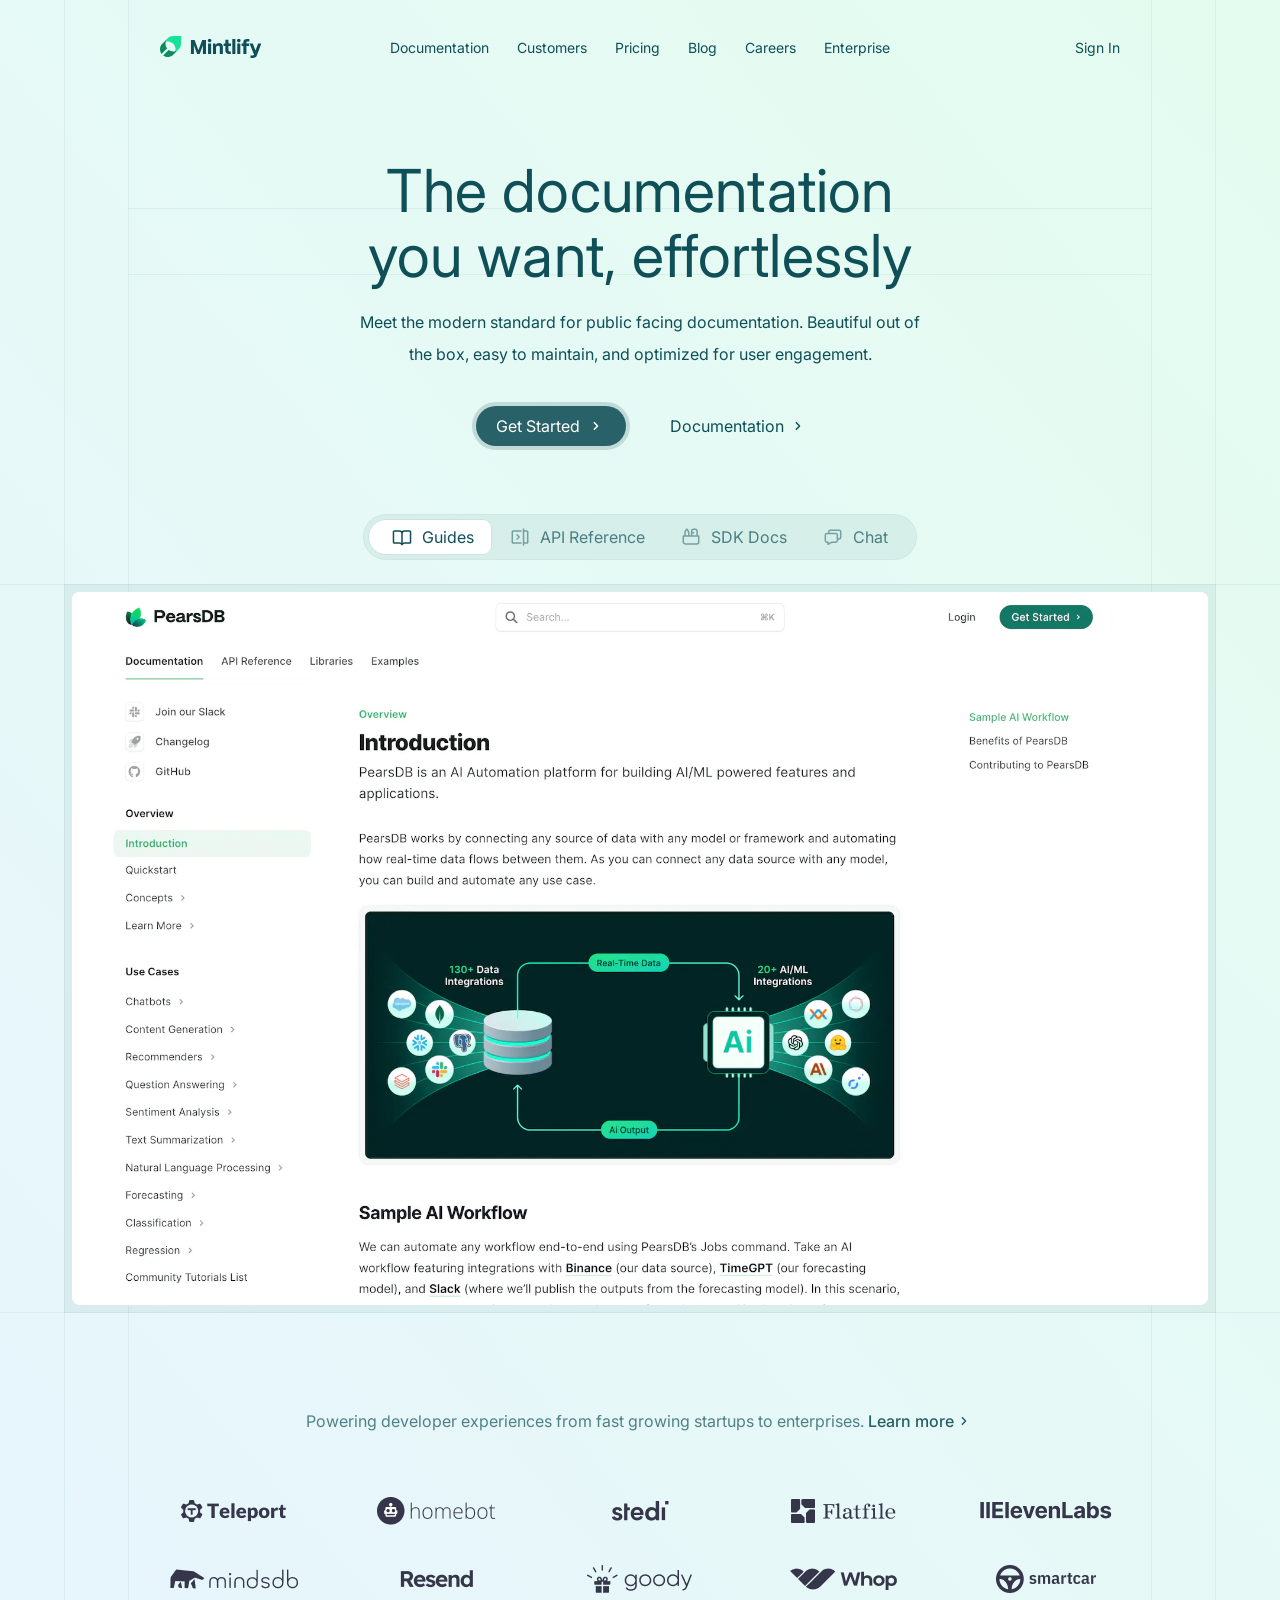
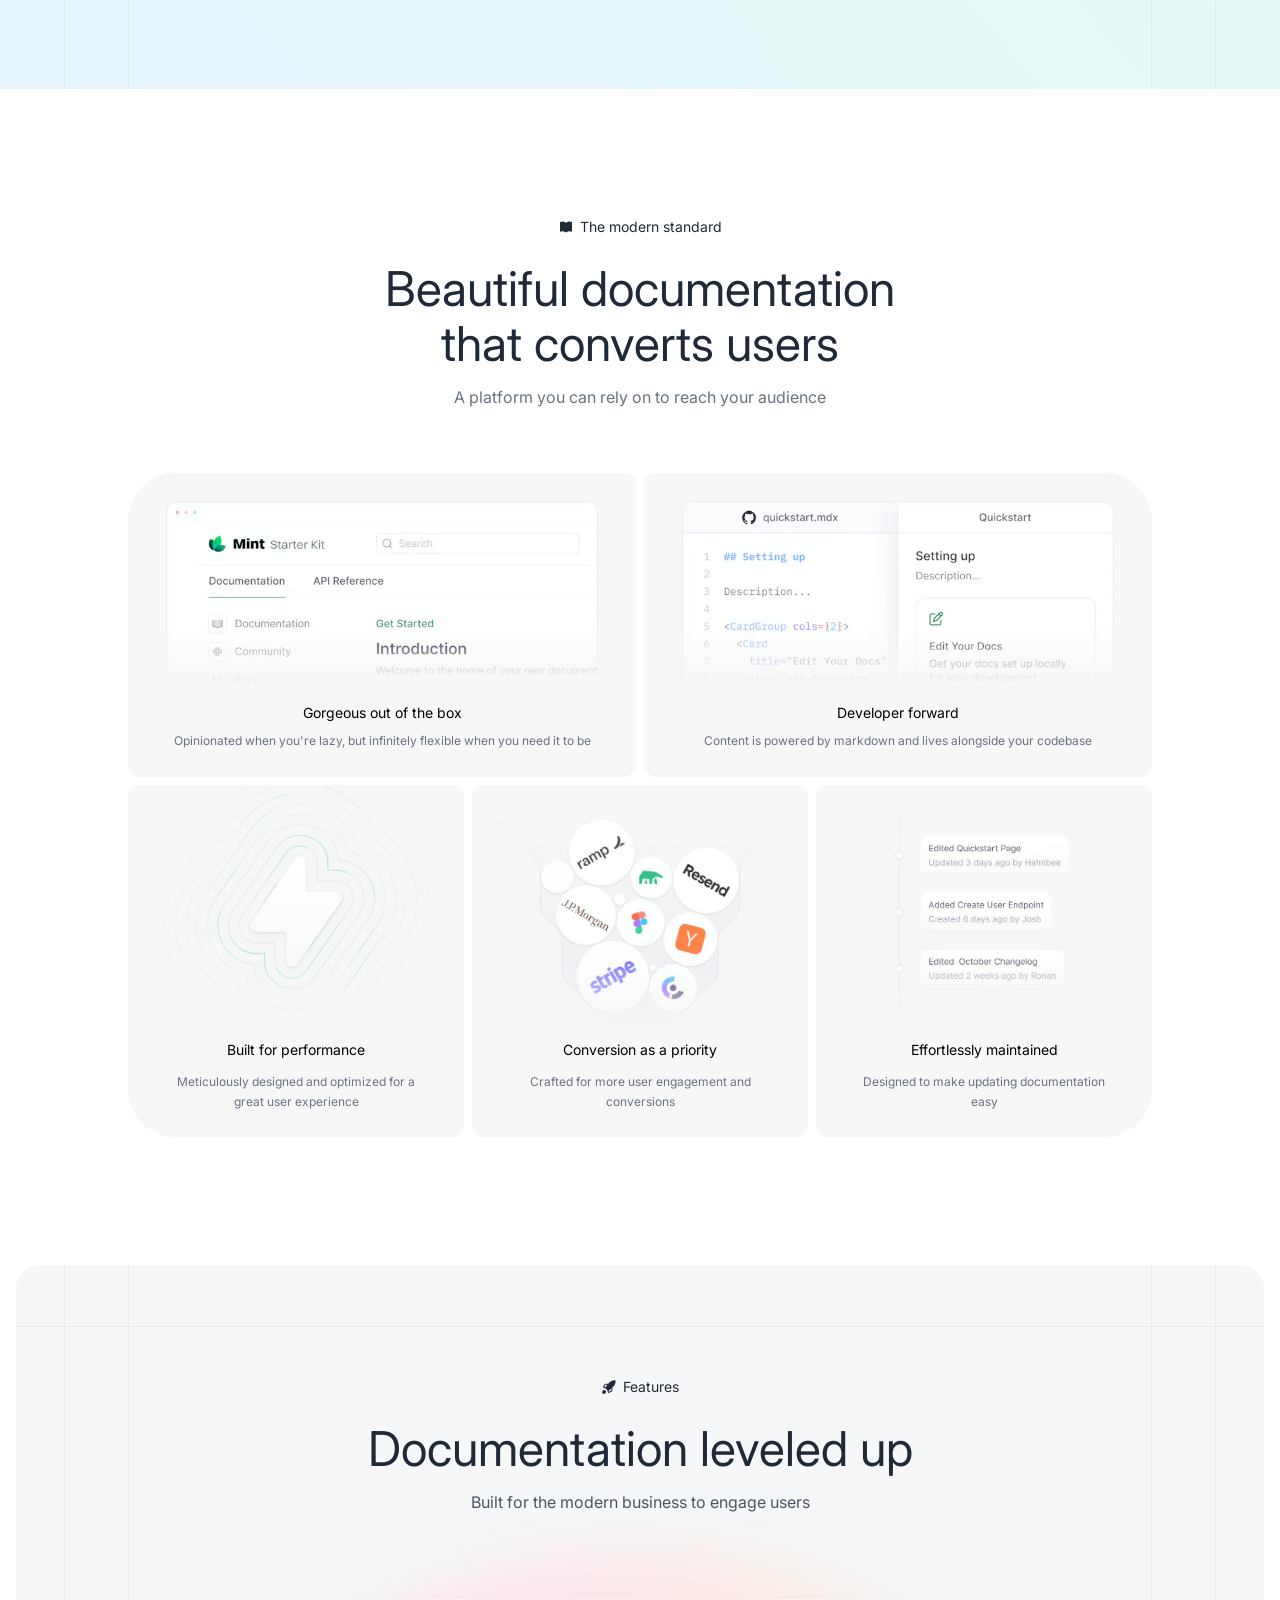
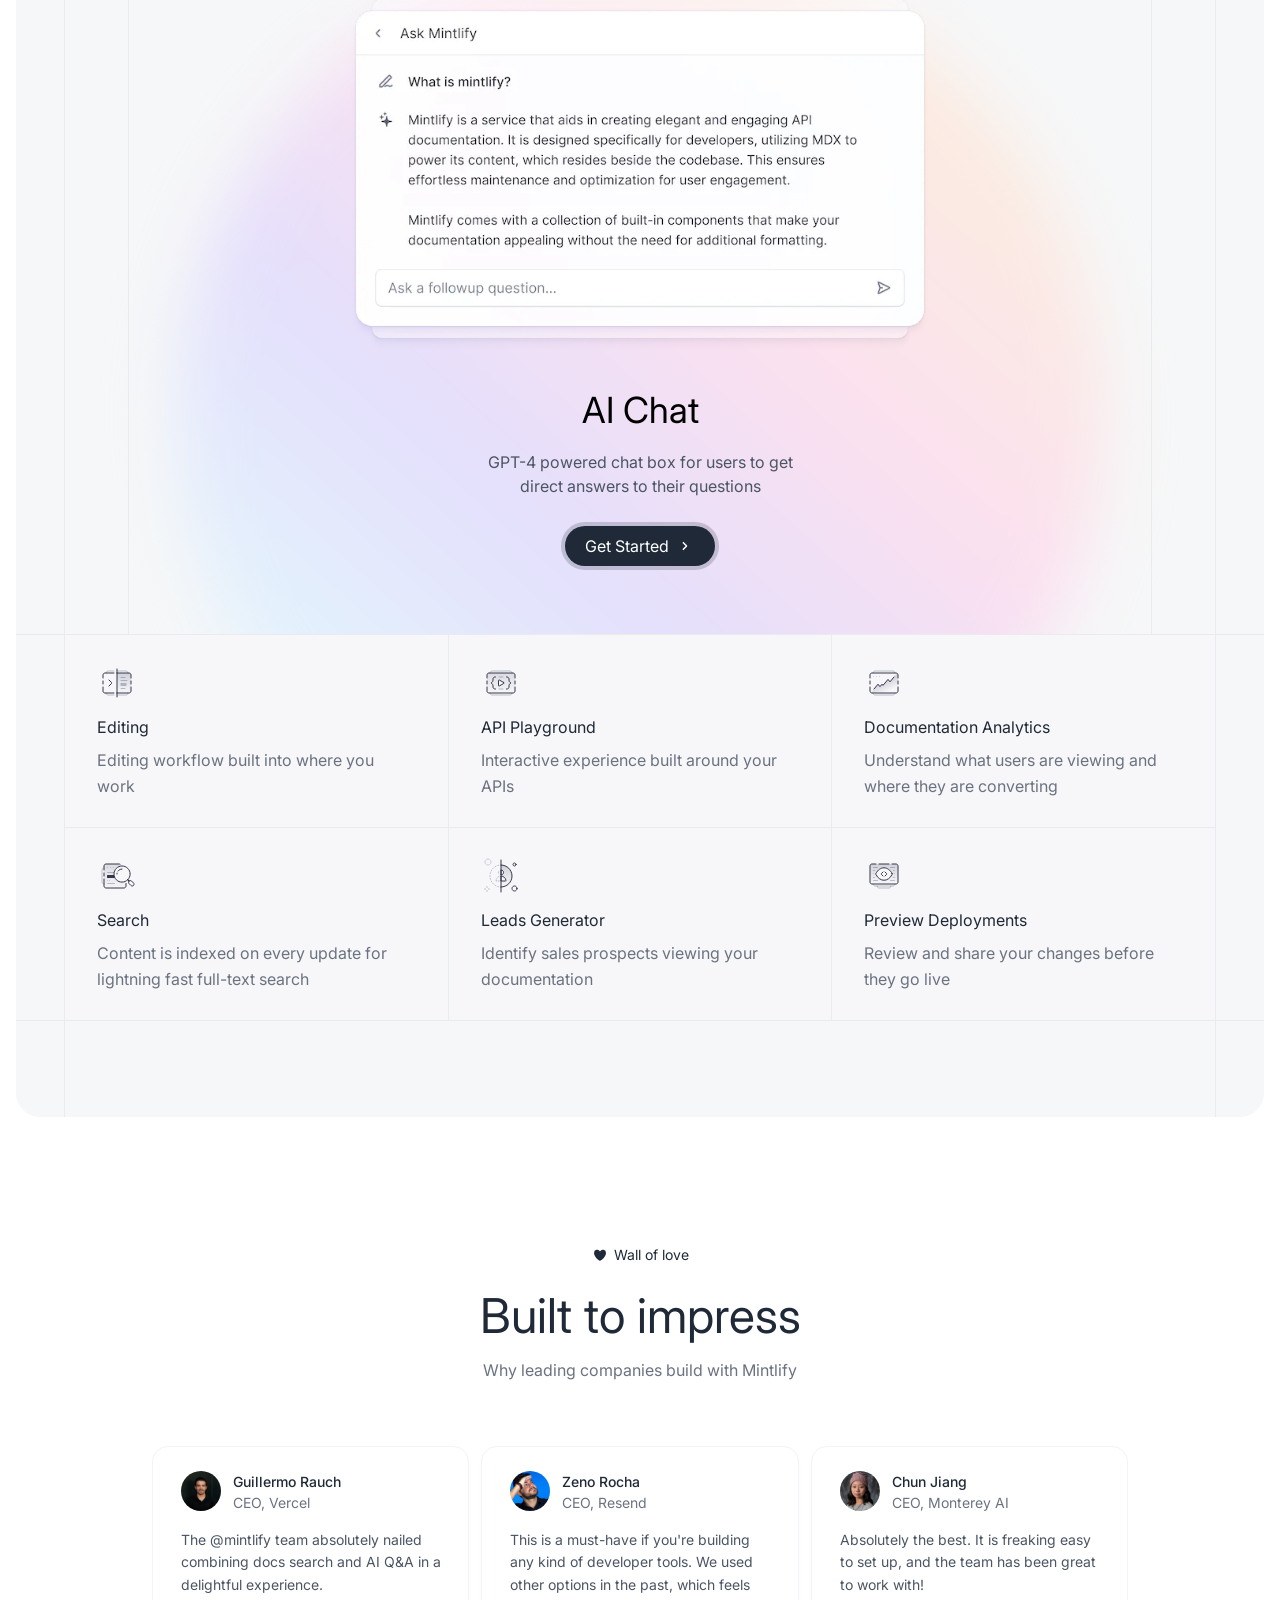
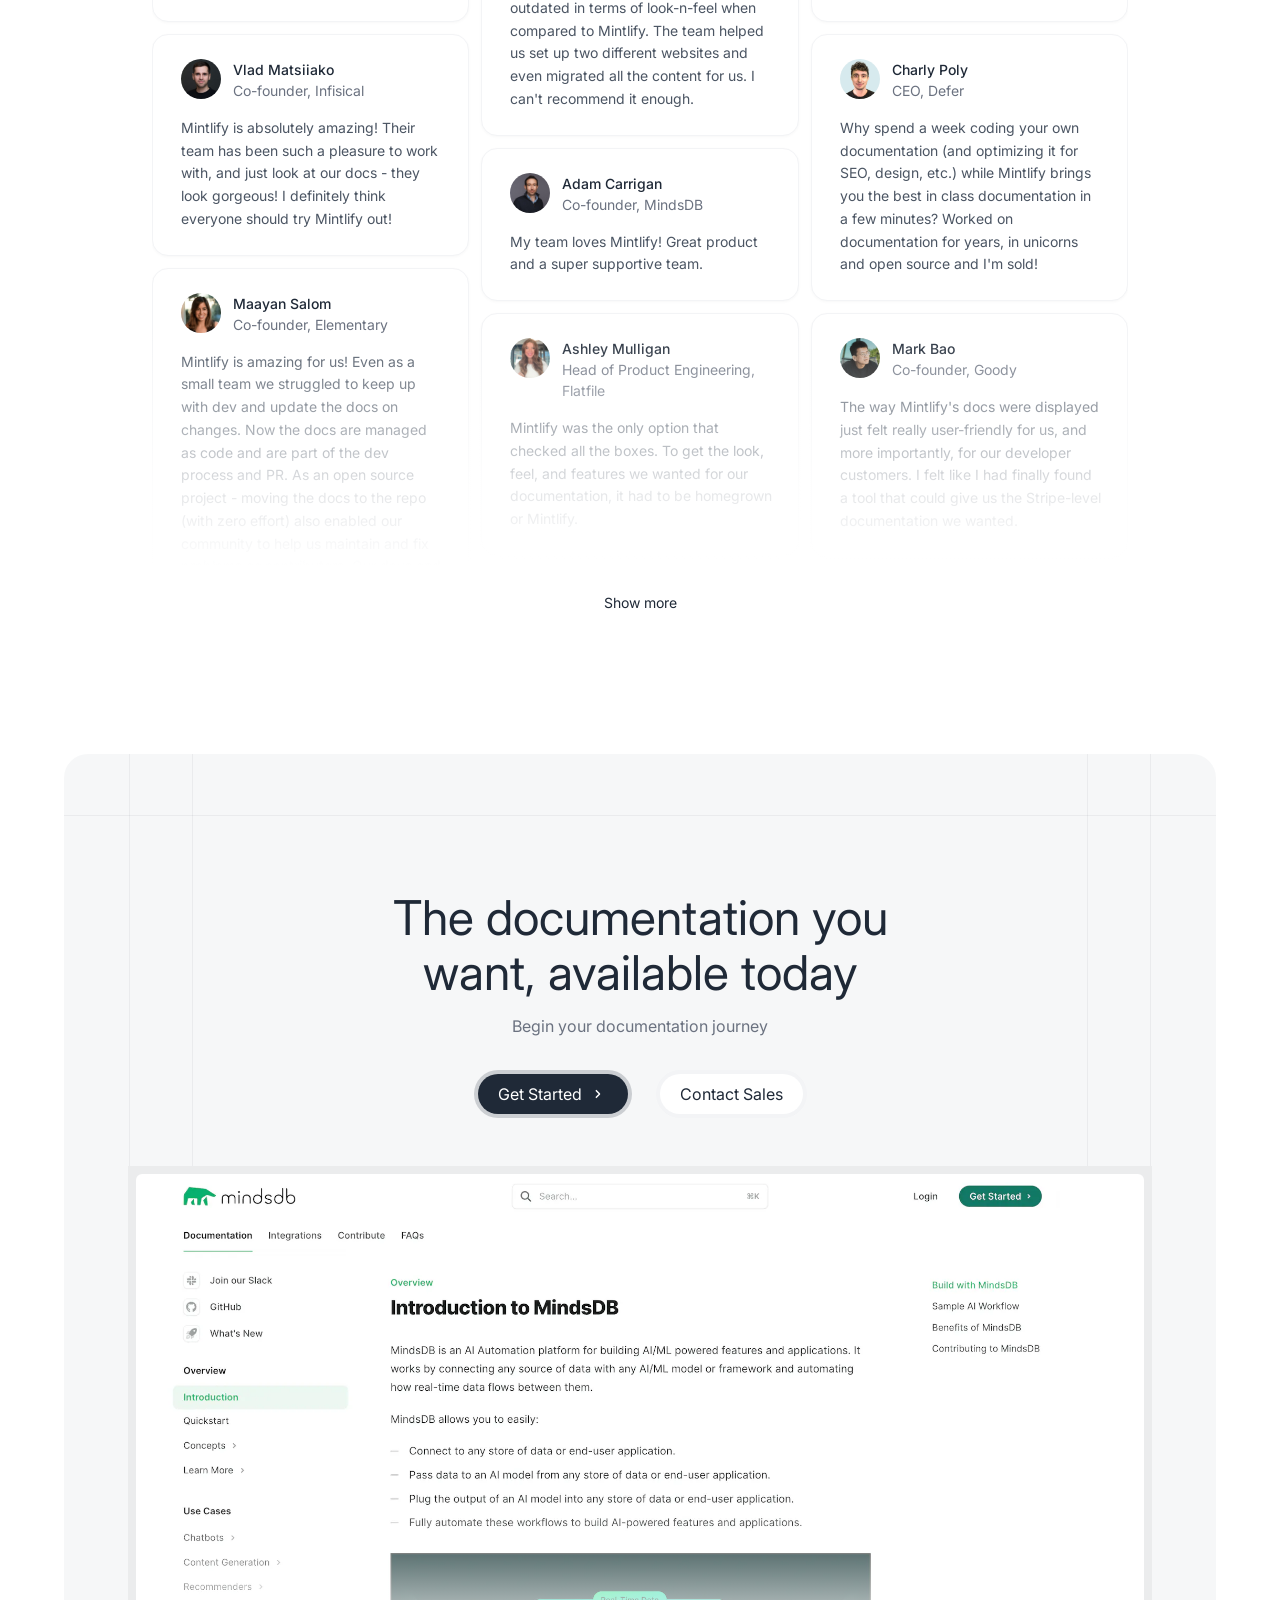
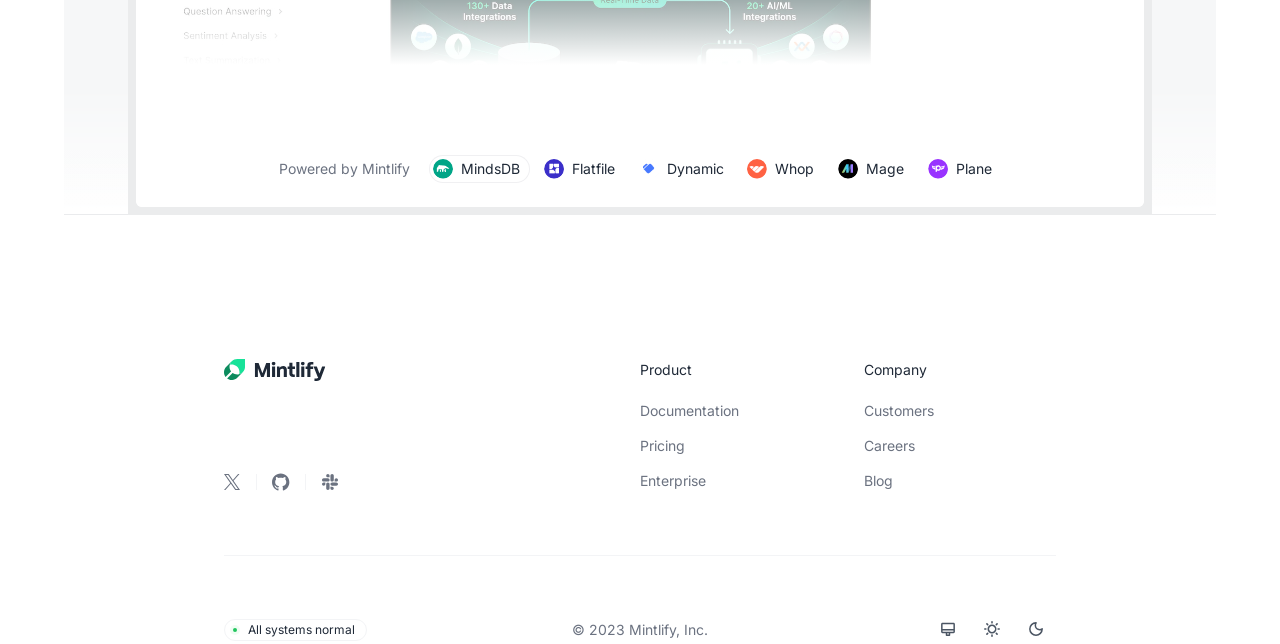
==== index.html @ 343fa398 "Pixel-perfect pass against Figma frame Overlay-diff the page with the 1440px Figma export and align " ====
<!doctype html>
<html lang="en">
<head>
  <meta charset="utf-8">
  <meta name="viewport" content="width=device-width, initial-scale=1">
  <title>Mintlify — The documentation you want, effortlessly</title>
  <meta name="description" content="Meet the modern standard for public facing documentation. Beautiful out of the box, easy to maintain, and optimized for user engagement.">
  <link rel="preconnect" href="https://fonts.googleapis.com">
  <link rel="preconnect" href="https://fonts.gstatic.com" crossorigin>
  <link href="https://fonts.googleapis.com/css2?family=Inter:wght@400;500;600;700&display=swap" rel="stylesheet">
  <link rel="stylesheet" href="styles.css">
</head>
<body>

<a class="skip-link" href="#main">Skip to content</a>

<!-- ================= HERO ================= -->
<header class="hero">
  <div class="guides" aria-hidden="true"></div>

  <nav class="nav" aria-label="Main">
    <a href="#" class="logo" aria-label="Mintlify home"><img src="imgs/logo-teal.svg" width="103" height="24" alt=""></a>
    <ul class="nav-links">
      <li><a href="#">Documentation</a></li>
      <li><a href="#">Customers</a></li>
      <li><a href="#">Pricing</a></li>
      <li><a href="#">Blog</a></li>
      <li><a href="#">Careers</a></li>
      <li><a href="#">Enterprise</a></li>
    </ul>
    <a href="#" class="nav-signin">Sign In</a>
  </nav>

  <div class="hero-content">
    <div class="hero-rule hero-rule--1" aria-hidden="true"></div>
    <div class="hero-rule hero-rule--2" aria-hidden="true"></div>
    <h1 class="hero-title">The documentation <br>you want, effortlessly</h1>
    <p class="hero-sub">Meet the modern standard for public facing documentation. Beautiful out of the box, easy to maintain, and optimized for user engagement.</p>
    <div class="cta-row cta-row--hero">
      <a href="#" class="btn btn--teal">Get Started <img src="imgs/chevron-white.svg" width="20" height="20" alt=""></a>
      <a href="#" class="btn-link">Documentation <img src="imgs/chevron-teal.svg" width="20" height="20" alt=""></a>
    </div>

    <div class="tabs" role="tablist" aria-label="Documentation types">
      <button class="tab is-active" role="tab" aria-selected="true"><img src="imgs/tab-guides.svg" width="20" height="20" alt="">Guides</button>
      <button class="tab" role="tab" aria-selected="false"><img src="imgs/tab-api.svg" width="20" height="20" alt="">API Reference</button>
      <button class="tab" role="tab" aria-selected="false"><img src="imgs/tab-sdk.svg" width="20" height="20" alt="">SDK Docs</button>
      <button class="tab" role="tab" aria-selected="false"><img src="imgs/tab-chat.svg" width="20" height="20" alt="">Chat</button>
    </div>
  </div>

  <div class="preview-band">
    <figure class="preview">
      <img src="imgs/hero.png" width="1920" height="1206" alt="Example documentation site for PearsDB built with Mintlify: sidebar navigation, Introduction page and an AI workflow diagram">
    </figure>
  </div>

  <section class="logos" aria-labelledby="logos-title">
    <p id="logos-title" class="logos-title">Powering developer experiences from fast growing startups to enterprises. <a href="#">Learn more<img src="imgs/chevron-learn.svg" width="20" height="20" alt=""></a></p>
    <ul class="logos-grid">
      <li><img src="imgs/teleport.svg.png" width="105" height="22" alt="Teleport"></li>
      <li><img src="imgs/homebot.svg.png" width="119" height="28" alt="homebot"></li>
      <li><img src="imgs/stedi.svg.png" width="64" height="22" alt="Stedi"></li>
      <li><img src="imgs/flatfile.svg.png" width="105" height="24" alt="Flatfile"></li>
      <li><img src="imgs/elevenlabs.svg.png" width="132" height="18" alt="ElevenLabs"></li>
      <li><img src="imgs/mindsdb.svg.png" width="130" height="20" alt="MindsDB"></li>
      <li><img src="imgs/resend.svg.png" width="73" height="18" alt="Resend"></li>
      <li><img src="imgs/goody.svg.png" width="106" height="28" alt="Goody"></li>
      <li><img src="imgs/whop.svg.png" width="107" height="22" alt="Whop"></li>
      <li><img src="imgs/smartcar.svg.png" width="100" height="28" alt="Smartcar"></li>
    </ul>
  </section>
</header>

<main id="main">

  <!-- ================= THE MODERN STANDARD ================= -->
  <section class="standard" aria-labelledby="standard-title">
    <p class="eyebrow">
      <svg viewBox="0 0 16 16" aria-hidden="true"><path class="fill" d="M2 3.2c1.8-.9 3.8-.8 6 .6 2.2-1.4 4.2-1.5 6-.6v9.6c-1.8-.9-3.8-.8-6 .6-2.2-1.4-4.2-1.5-6-.6z"/></svg>
      The modern standard
    </p>
    <h2 id="standard-title" class="section-title">Beautiful documentation<br>that converts users</h2>
    <p class="section-sub">A platform you can rely on to reach your audience</p>

    <div class="bento">
      <article class="bento-card bento-card--wide bento-card--1">
        <img class="art" src="imgs/card-gorgeous.png" width="640" height="409" alt="" loading="lazy">
        <h3>Gorgeous out of the box</h3>
        <p>Opinionated when you're lazy, but infinitely flexible when you need it to be</p>
      </article>
      <article class="bento-card bento-card--wide bento-card--2">
        <img class="art" src="imgs/card-developer.png" width="640" height="409" alt="" loading="lazy">
        <h3>Developer forward</h3>
        <p>Content is powered by markdown and lives alongside your codebase</p>
      </article>
      <article class="bento-card bento-card--3">
        <img class="art" src="imgs/card-performance.png" width="640" height="642" alt="" loading="lazy">
        <h3>Built for performance</h3>
        <p>Meticulously designed and optimized for a great user experience</p>
      </article>
      <article class="bento-card bento-card--4">
        <img class="art" src="imgs/card-conversion.png" width="640" height="775" alt="" loading="lazy">
        <h3>Conversion as a priority</h3>
        <p>Crafted for more user engagement and conversions</p>
      </article>
      <article class="bento-card bento-card--5">
        <img class="art" src="imgs/card-maintained.png" width="640" height="781" alt="" loading="lazy">
        <h3>Effortlessly maintained</h3>
        <p>Designed to make updating documentation easy</p>
      </article>
    </div>
  </section>

  <!-- ================= FEATURES ================= -->
  <section class="panel features" aria-labelledby="features-title">
    <div class="guides guides--panel" aria-hidden="true"></div>
    <div class="panel-inner">
      <p class="eyebrow">
        <img src="imgs/eyebrow-features.svg" width="16" height="16" alt="">
        Features
      </p>
      <h2 id="features-title" class="section-title">Documentation leveled up</h2>
      <p class="section-sub">Built for the modern business to engage users</p>

      <div class="ai">
        <img class="ai-glow" src="imgs/color-wheel.svg" width="928" height="928" alt="">

        <img class="chat" src="imgs/ai-chat.png" width="1080" height="511" alt="Ask Mintlify chat window answering the question &quot;What is mintlify?&quot;" loading="lazy">

        <div class="ai-copy">
          <h3>AI Chat</h3>
          <p>GPT-4 powered chat box for users to get <br>direct answers to their questions</p>
          <a href="#" class="btn btn--ink">Get Started <img src="imgs/chevron-white.svg" width="20" height="20" alt=""></a>
        </div>
      </div>

      <ul class="feature-grid">
        <li>
          <img src="imgs/icon-editor.svg" width="40" height="40" alt="">
          <h3>Editing</h3>
          <p>Editing workflow built into where you work</p>
        </li>
        <li>
          <img src="imgs/icon-api-playground.svg" width="40" height="40" alt="">
          <h3>API Playground</h3>
          <p>Interactive experience built around your APIs</p>
        </li>
        <li>
          <img src="imgs/icon-analytics.svg" width="40" height="40" alt="">
          <h3>Documentation Analytics</h3>
          <p>Understand what users are viewing and where they are converting</p>
        </li>
        <li>
          <img src="imgs/icon-search.svg" width="40" height="40" alt="">
          <h3>Search</h3>
          <p>Content is indexed on every update for lightning fast full-text search</p>
        </li>
        <li>
          <img src="imgs/icon-leads.svg" width="40" height="40" alt="">
          <h3>Leads Generator</h3>
          <p>Identify sales prospects viewing your documentation</p>
        </li>
        <li>
          <img src="imgs/icon-preview-deployments.svg" width="40" height="40" alt="">
          <h3>Preview Deployments</h3>
          <p>Review and share your changes before they go live</p>
        </li>
      </ul>
      <div class="feature-strip" aria-hidden="true"></div>
    </div>
  </section>

  <!-- ================= TESTIMONIALS ================= -->
  <section class="love" aria-labelledby="love-title">
    <p class="eyebrow">
      <svg viewBox="0 0 16 16" aria-hidden="true"><path class="fill" d="M8 14s-6-3.6-6-8a3.2 3.2 0 0 1 6-1.6A3.2 3.2 0 0 1 14 6c0 4.4-6 8-6 8z"/></svg>
      Wall of love
    </p>
    <h2 id="love-title" class="section-title">Built to impress</h2>
    <p class="section-sub">Why leading companies build with Mintlify</p>

    <div class="wall">
      <div class="wall-cols">
        <figure class="quote">
          <figcaption><img class="ava" src="imgs/guillermo.jpg" width="40" height="40" alt="" loading="lazy"><span><b>Guillermo Rauch</b><small>CEO, Vercel</small></span></figcaption>
          <blockquote>The @mintlify team absolutely nailed combining docs search and AI Q&amp;A in a delightful experience.</blockquote>
        </figure>
        <figure class="quote">
          <figcaption><img class="ava" src="imgs/vlad.jpg" width="40" height="40" alt="" loading="lazy"><span><b>Vlad Matsiiako</b><small>Co-founder, Infisical</small></span></figcaption>
          <blockquote>Mintlify is absolutely amazing! Their team has been such a pleasure to work with, and just look at our docs - they look gorgeous! I definitely think everyone should try Mintlify out!</blockquote>
        </figure>
        <figure class="quote">
          <figcaption><img class="ava" src="imgs/maayan.jpg" width="40" height="40" alt="" loading="lazy"><span><b>Maayan Salom</b><small>Co-founder, Elementary</small></span></figcaption>
          <blockquote>Mintlify is amazing for us! Even as a small team we struggled to keep up with dev and update the docs on changes. Now the docs are managed as code and are part of the dev process and PR. As an open source project - moving the docs to the repo (with zero effort) also enabled our community to help us maintain and fix problems as contributors. Our devs and our users love it.</blockquote>
        </figure>

        <figure class="quote">
          <figcaption><img class="ava" src="imgs/zeno.jpg" width="40" height="40" alt="" loading="lazy"><span><b>Zeno Rocha</b><small>CEO, Resend</small></span></figcaption>
          <blockquote>This is a must-have if you're building any kind of developer tools. We used other options in the past, which feels outdated in terms of look-n-feel when compared to Mintlify. The team helped us set up two different websites and even migrated all the content for us. I can't recommend it enough.</blockquote>
        </figure>
        <figure class="quote">
          <figcaption><img class="ava" src="imgs/adam.jpg" width="40" height="40" alt="" loading="lazy"><span><b>Adam Carrigan</b><small>Co-founder, MindsDB</small></span></figcaption>
          <blockquote>My team loves Mintlify! Great product and a super supportive team.</blockquote>
        </figure>
        <figure class="quote">
          <figcaption><img class="ava" src="imgs/ashley.jpg" width="40" height="40" alt="" loading="lazy"><span><b>Ashley Mulligan</b><small>Head of Product Engineering, Flatfile</small></span></figcaption>
          <blockquote>Mintlify was the only option that checked all the boxes. To get the look, feel, and features we wanted for our documentation, it had to be homegrown or Mintlify.</blockquote>
        </figure>

        <figure class="quote">
          <figcaption><img class="ava" src="imgs/chun.jpg" width="40" height="40" alt="" loading="lazy"><span><b>Chun Jiang</b><small>CEO, Monterey AI</small></span></figcaption>
          <blockquote>Absolutely the best. It is freaking easy to set up, and the team has been great to work with!</blockquote>
        </figure>
        <figure class="quote">
          <figcaption><img class="ava" src="imgs/charly.jpg" width="40" height="40" alt="" loading="lazy"><span><b>Charly Poly</b><small>CEO, Defer</small></span></figcaption>
          <blockquote>Why spend a week coding your own documentation (and optimizing it for SEO, design, etc.) while Mintlify brings you the best in class documentation in a few minutes? Worked on documentation for years, in unicorns and open source and I'm sold!</blockquote>
        </figure>
        <figure class="quote">
          <figcaption><img class="ava" src="imgs/mark.jpg" width="40" height="40" alt="" loading="lazy"><span><b>Mark Bao</b><small>Co-founder, Goody</small></span></figcaption>
          <blockquote>The way Mintlify's docs were displayed just felt really user-friendly for us, and more importantly, for our developer customers. I felt like I had finally found a tool that could give us the Stripe-level documentation we wanted.</blockquote>
        </figure>
      </div>
      <div class="wall-fade"><a href="#" class="show-more">Show more</a></div>
    </div>
  </section>

  <!-- ================= FINAL CTA ================= -->
  <section class="panel final" aria-labelledby="final-title">
    <div class="guides guides--final" aria-hidden="true"></div>
    <div class="panel-inner">
      <h2 id="final-title" class="section-title">The documentation you<br>want, available today</h2>
      <p class="section-sub">Begin your documentation journey</p>
      <div class="cta-row cta-row--final">
        <a href="#" class="btn btn--ink">Get Started <img src="imgs/chevron-white.svg" width="20" height="20" alt=""></a>
        <a href="#" class="btn btn--ghost">Contact Sales</a>
      </div>

      <figure class="showcase">
        <div class="showcase-shot">
          <img src="imgs/mindsdb-docs.png" width="1920" height="1206" alt="MindsDB documentation site built with Mintlify" loading="lazy">
        </div>
        <figcaption class="powered">
          <span class="powered-label">Powered by Mintlify</span>
          <a href="#" class="pw is-active"><img src="imgs/pw-mindsdb.png" width="20" height="20" alt="">MindsDB</a>
          <a href="#" class="pw"><img src="imgs/pw-flatfile.png" width="20" height="20" alt="">Flatfile</a>
          <a href="#" class="pw"><img src="imgs/pw-dynamic.png" width="20" height="20" alt="">Dynamic</a>
          <a href="#" class="pw"><img src="imgs/pw-whop.png" width="20" height="20" alt="">Whop</a>
          <a href="#" class="pw"><img src="imgs/pw-mage.png" width="20" height="20" alt="">Mage</a>
          <a href="#" class="pw"><img src="imgs/pw-plane.png" width="20" height="20" alt="">Plane</a>
        </figcaption>
      </figure>
    </div>
  </section>
</main>

<!-- ================= FOOTER ================= -->
<footer class="footer">
  <div class="footer-top">
    <div class="footer-brand">
      <a href="#" class="logo" aria-label="Mintlify home"><img src="imgs/logo.svg" width="103" height="24" alt=""></a>
      <ul class="socials">
        <li><a href="#" aria-label="X (Twitter)"><img src="imgs/social-x.svg" width="16" height="16" alt=""></a></li>
        <li><a href="#" aria-label="GitHub"><img src="imgs/social-github.svg" width="18" height="18" alt=""></a></li>
        <li><a href="#" aria-label="Slack"><img src="imgs/social-slack.svg" width="16" height="16" alt=""></a></li>
      </ul>
    </div>
    <nav class="footer-col" aria-labelledby="f-product">
      <h2 id="f-product">Product</h2>
      <ul><li><a href="#">Documentation</a></li><li><a href="#">Pricing</a></li><li><a href="#">Enterprise</a></li></ul>
    </nav>
    <nav class="footer-col" aria-labelledby="f-company">
      <h2 id="f-company">Company</h2>
      <ul><li><a href="#">Customers</a></li><li><a href="#">Careers</a></li><li><a href="#">Blog</a></li></ul>
    </nav>
  </div>

  <div class="footer-bottom">
    <div class="footer-cell"><a href="#" class="status"><span class="status-dot" aria-hidden="true"></span>All systems normal</a></div>
    <p class="copy">© 2023 Mintlify, Inc.</p>
    <div class="theme" role="group" aria-label="Theme">
      <button type="button" aria-label="System theme"><img src="imgs/theme-1.svg" width="16" height="16" alt=""></button>
      <button type="button" aria-label="Light theme"><img src="imgs/theme-2.svg" width="16" height="16" alt=""></button>
      <button type="button" aria-label="Dark theme"><img src="imgs/theme-3.svg" width="16" height="16" alt=""></button>
    </div>
  </div>
</footer>

</body>
</html>
---- styles.css ----
/* =========================================================
   Mintlify landing — верстка з макета 1440px
   Сітка макета: лінії-напрямні на x = 144 / 208 / 1232 / 1296
   ========================================================= */

/* ============ TOKENS ============ */
:root {
  /* hero (бірюзова гама) */
  --teal-900: #0c4d54;
  --teal-800: #1f4b49;
  --teal-700: #2a6064;
  --teal-500: #5e8689;
  --teal-ring: #c3ddd9;
  --mint-rule: rgba(40, 97, 103, .07);

  /* нейтральна гама (нижні секції) */
  --ink: #1f2937;
  --ink-2: #374151;
  --muted: #6b7280;
  --muted-2: #9ca3af;
  --line: #eceef1;
  --panel: #f6f8fa;
  --white: #fff;

  --green: #16a34a;
  --radius-xl: 24px;
  --radius-lg: 16px;
  --radius-md: 12px;
  --pill: 999px;

  --w-frame: 1152px;   /* 144 → 1296 */
  --w-content: 1024px; /* 208 → 1232 */
  --gutter: 16px;
}

/* ============ BASE ============ */
*, *::before, *::after { box-sizing: border-box; }
html { -webkit-text-size-adjust: 100%; scroll-behavior: smooth; }
body {
  margin: 0;
  background: var(--white);
  color: var(--ink);
  font-family: "Inter", system-ui, -apple-system, "Segoe UI", Roboto, Arial, sans-serif;
  font-size: 16px;
  line-height: 1.5;
  -webkit-font-smoothing: antialiased;
  overflow-x: hidden;
}
img { max-width: 100%; display: block; }
a { color: inherit; text-decoration: none; }
h1, h2, h3, p, ul, ol, figure, blockquote { margin: 0; padding: 0; }
ul, ol { list-style: none; }
button { font: inherit; color: inherit; background: none; border: 0; padding: 0; cursor: pointer; }
svg { flex: none; }

:focus-visible { outline: 2px solid #10b981; outline-offset: 3px; border-radius: 6px; }

.skip-link {
  position: absolute;
  left: 16px;
  top: -48px;
  z-index: 10;
  padding: 8px 14px;
  border-radius: 8px;
  background: var(--ink);
  color: #fff;
  font-size: 14px;
  transition: top .2s ease;
}
.skip-link:focus { top: 16px; }

/* stroke-іконки */
.chev {
  fill: none;
  stroke: currentColor;
  stroke-width: 1.6;
  stroke-linecap: round;
  stroke-linejoin: round;
}
.fill { fill: currentColor; stroke: none; }
.chev { width: 14px; height: 14px; stroke-width: 2; }

/* ============ GUIDES (декоративні лінії сітки) ============ */
.guides {
  position: absolute;
  top: 0;
  bottom: 0;
  left: 50%;
  width: var(--w-frame);
  transform: translateX(-50%);
  border-left: 1px solid var(--mint-rule);
  border-right: 1px solid var(--mint-rule);
  pointer-events: none;
}
.guides::before {
  content: "";
  position: absolute;
  inset: 0 63px;
  border-left: 1px solid var(--mint-rule);
  border-right: 1px solid var(--mint-rule);
}

/* ============ BUTTONS ============ */
.btn {
  display: inline-flex;
  align-items: center;
  justify-content: center;
  gap: 6px;
  height: 40px;
  padding: 0 20px;
  border-radius: var(--pill);
  font-size: 16px;
  font-weight: 400;
  line-height: 24px;
  white-space: nowrap;
  transition: background-color .2s ease, box-shadow .2s ease, transform .2s ease;
}
.btn img, .btn-link img { width: 20px; height: 20px; }
.btn:hover { transform: translateY(-1px); }
.btn:active { transform: translateY(0); }

.btn--teal {
  padding-right: 20px;
  background: #286167;
  color: #fff;
  box-shadow: 0 0 0 4px rgba(40, 97, 103, .2);
}
.btn--teal:hover { background: #22545a; }

.btn--ink {
  background: var(--ink);
  color: #fff;
  box-shadow: 0 0 0 4px rgba(31, 41, 55, .2);
}
.btn--ink:hover { background: #111827; }
.btn--sm { height: 40px; }

.btn--ghost {
  background: #fff;
  color: var(--ink);
  box-shadow: 0 0 0 4px rgba(243, 244, 246, 1);
}
.btn--ghost:hover { background: #fafafa; }

.btn-link {
  display: inline-flex;
  align-items: center;
  gap: 4px;
  font-size: 16px;
  line-height: 24px;
  color: #0f4f57;
}
.btn-link img { transition: transform .2s ease; }
.btn-link:hover img { transform: translateX(3px); }

.cta-row {
  display: flex;
  flex-wrap: wrap;
  justify-content: center;
  align-items: center;
  gap: 16px 44px;
  margin-top: 36px;
}

/* ============ HERO (Figma: Head 1440×1689) ============ */
.hero {
  position: relative;
  padding-bottom: 76px;
  overflow: hidden;
  background: linear-gradient(49.55deg, #e7f5fd 0%, #e6f9f6 50%, #e3fcef 100%);
  color: #0f4f57;
}

.nav {
  position: relative;
  display: flex;
  align-items: center;
  justify-content: space-between;
  max-width: 960px;           /* 240 → 1200 */
  height: 96px;
  margin: 0 auto;
  padding: 0;
}
.logo { display: block; height: 24px; }
.logo img { width: 103px; height: 24px; }
.nav-links {
  position: absolute;
  left: 50%;
  top: 38px;
  transform: translateX(-50%);
  display: flex;
  gap: 28px;
  font-size: 14px;
  line-height: 20px;
  color: #0f4f57;
}
.nav-links a, .nav-signin { transition: opacity .2s ease; }
.nav-links a:hover, .nav-signin:hover { opacity: .7; }
.nav-signin { font-size: 14px; line-height: 20px; color: #0f4f57; }

.hero-content {
  text-align: center;
  padding: 0 var(--gutter);
}
.hero-rule {
  position: absolute;
  left: 50%;
  width: var(--w-content);
  height: 1px;
  transform: translateX(-50%);
  background: var(--mint-rule);
  pointer-events: none;
}
.hero-rule--1 { top: 208px; }
.hero-rule--2 { top: 273.59px; }

.hero-title {
  position: relative;
  margin-top: 63.1px;          /* перший рядок: 159.1px */
  font-size: 59.297px;
  line-height: 64.8px;
  font-weight: 400;
  letter-spacing: .18px;
  color: #0f4f57;
}
.hero-sub {
  max-width: 576px;
  margin: 16.89px auto 0;      /* 305.59px */
  font-size: 16px;
  line-height: 32px;
  color: #0f4f57;
}
.cta-row--hero { margin-top: 36px; }
.cta-row--hero .btn--teal { margin-left: 4px; }   /* центр рахується по зовнішньому кільцю */   /* кнопка 405.59px */

/* tabs */
.tabs {
  display: inline-flex;
  align-items: center;
  gap: 4px;
  margin-top: 68px;            /* 513.59px */
  padding: 4px 12px;
  border: 1px solid rgba(40, 97, 103, .05);
  border-radius: var(--pill);
  background: rgba(40, 97, 103, .07);
  max-width: 100%;
  overflow-x: auto;
  scrollbar-width: none;
}
.tab {
  position: relative;
  display: inline-flex;
  align-items: center;
  gap: 10px;
  height: 36px;
  padding: 0 16px;
  font-size: 16px;
  line-height: 24px;
  color: #0f4f57;
  white-space: nowrap;
  opacity: .7;
  transition: opacity .2s ease;
}
.tab img { position: relative; width: 20px; height: 20px; }
.tab:hover { opacity: 1; }
.tab.is-active { opacity: 1; }
.tab.is-active::before {      /* біла «пігулка» 124×36 */
  content: "";
  position: absolute;
  top: 0;
  bottom: 0;
  left: -8px;
  width: 124px;
  border: 1px solid #cce3e4;
  border-radius: 32px 16px 16px 32px;
  background: #fff;
}
.tab.is-active { isolation: isolate; }
.tab.is-active::before { z-index: -1; }

/* превʼю продукту */
.preview-band {
  position: relative;
  margin-top: 24px;            /* 583.59px */
  border-top: 1px solid var(--mint-rule);
}
.preview-band::after {
  content: "";
  position: absolute;
  left: 0;
  right: 0;
  bottom: 0;
  height: 1px;
  background: var(--mint-rule);
}
.preview {
  width: var(--w-frame);
  max-width: 100%;
  margin: -1px auto 0;
  padding: 8px;
  background: rgba(40, 97, 103, .07);
}
.preview img {
  width: 100%;
  height: auto;
  aspect-ratio: 1136 / 713.55;
  object-fit: cover;
  object-position: top;
  border-radius: 8px;
  background: #fff;
}

/* логотипи */
.logos {
  position: relative;
  max-width: var(--w-content);
  margin: 96px auto 0;         /* заголовок 1409.14px */
  text-align: center;
}
.logos-title {
  padding: 0 var(--gutter);
  font-size: 16px;
  line-height: 24px;
  color: rgba(15, 79, 87, .7);
}
.logos-title a {
  display: inline-flex;
  align-items: center;
  vertical-align: top;
  color: rgba(15, 79, 87, .9);
  font-weight: 500;
}
.logos-title a:hover { text-decoration: underline; }
.logos-title img { width: 20px; height: 20px; }
.logos-grid {
  display: grid;
  grid-template-columns: repeat(5, 1fr);
  grid-auto-rows: 68px;
  max-width: 1016px;
  margin: 44px auto 0;
}
.logos-grid li {
  display: flex;
  align-items: center;
  justify-content: center;
}
.logos-grid img { transition: opacity .2s ease; }
.logos-grid li:hover img { opacity: .7; }

/* ============ SECTION HEADINGS ============ */
.eyebrow {
  display: inline-flex;
  align-items: center;
  gap: 6px;
  font-size: 14px;
  line-height: 20px;
  color: #1f2937;
}
.eyebrow svg, .eyebrow img { width: 16px; height: 16px; color: var(--ink); }
.section-title {
  margin-top: 23px;
  font-size: 48px;
  line-height: 55.2px;
  font-weight: 400;
  letter-spacing: 0;
  color: var(--ink);
}
.section-sub {
  margin-top: 14px;
  font-size: 16px;
  line-height: 24px;
  color: var(--muted);
}

/* ============ THE MODERN STANDARD (bento) ============ */
.standard {
  padding: 127.8px var(--gutter) 0;
  text-align: center;
}
.standard .section-title { margin-top: 20px; }
.bento {
  display: grid;
  grid-template-columns: repeat(6, 1fr);
  grid-template-rows: 304px 352px;   /* Figma: 508×304, 336×352 */
  gap: 8px;
  max-width: var(--w-content);
  margin: 64px auto 0;
}
.bento-card {
  position: relative;
  grid-column: span 2;
  display: flex;
  flex-direction: column;
  justify-content: flex-end;
  padding: 0 24px 26px;
  border-radius: 12px;
  background: rgba(243, 244, 246, .7);
  overflow: hidden;
  transition: box-shadow .25s ease, transform .25s ease;
}
.bento-card::after {        /* затемнення ілюстрації до кольору картки */
  content: "";
  position: absolute;
  inset: 50% 0 0;
  background: linear-gradient(180deg, rgba(255, 255, 255, 0), #f7f7f8 40%);
  pointer-events: none;
}
.bento-card--wide { grid-column: span 3; padding-bottom: 28px; }
.bento-card--1 { border-top-left-radius: 48px; }
.bento-card--2 { border-top-right-radius: 48px; }
.bento-card--3 { border-bottom-left-radius: 48px; }
.bento-card--5 { border-bottom-right-radius: 48px; }
.bento-card:hover { box-shadow: 0 10px 30px rgba(16, 24, 40, .06); transform: translateY(-2px); }
.bento-card h3, .bento-card p { position: relative; z-index: 1; }
.bento-card h3 {
  font-size: 14px;
  line-height: 20px;
  font-weight: 400;
  color: #000;
}
.bento-card p {
  max-width: 440px;
  margin: 10px auto 0;
  font-size: 12px;
  line-height: 16px;
  color: var(--muted);
}
.bento-card:not(.bento-card--wide) p { max-width: 250px; margin-top: 12px; line-height: 19.5px; }
.art {
  position: absolute;
  left: 7.5%;
  width: 85%;
  bottom: 0;
  height: auto;
  pointer-events: none;
  transition: transform .4s ease;
}
.bento-card:hover .art { transform: scale(1.02); }
.bento-card--3 .art { bottom: 64px; }
.bento-card--4 .art { bottom: 16px; }
.bento-card--5 .art { left: 10.12%; width: 80%; bottom: 24.26px; }

/* ============ PANEL (features / final) ============ */
.panel {
  position: relative;
  margin: 0 auto;
  border-radius: var(--radius-xl);
  background: rgba(243, 244, 246, .7);
  overflow: hidden;
  text-align: center;
}
.panel::before {           /* горизонтальна напрямна */
  content: "";
  position: absolute;
  left: 0;
  right: 0;
  top: 60.8px;
  height: 1px;
  background: rgba(17, 24, 39, .05);
}
.guides--panel, .guides--final { border-color: rgba(17, 24, 39, .05); }
.guides--panel::before, .guides--final::before { border-color: rgba(17, 24, 39, .05); }
.guides--panel { bottom: auto; height: 968.3px; }
.panel-inner { position: relative; padding: 0 var(--gutter); }

/* ============ FEATURES (Figma: 16 → 1424, 1451px) ============ */
.features {
  max-width: calc(100% - 32px);
  width: 1408px;
  margin-top: 128px;
  padding: 112px 0 0;
}
.features .section-title { margin-top: 19.4px; }
.features .section-sub { margin-top: 14.59px; color: #4b5563; }

.ai {
  position: relative;
  height: 719.11px;
  margin: 0 calc(-1 * var(--gutter));
  padding-top: 64px;
  overflow: hidden;
}
.ai-glow {                  /* Figma: color-wheel 928px, rotate 155.98°, blur 32 */
  position: absolute;
  left: 50%;
  top: 38.8px;
  width: 928px;
  max-width: none;
  height: 928px;
  margin-left: -464px;
  filter: blur(32px);
  transform: rotate(155.98deg);
  pointer-events: none;
}

.chat {
  position: relative;
  display: block;
  width: 852px;               /* Figma: 852×403 */
  max-width: 100%;
  height: auto;
  margin: 0 auto;
}

.ai-copy { position: relative; margin-top: 8px; }
.ai-copy h3 {
  font-size: 36px;
  line-height: 40px;
  font-weight: 400;
  color: #000;
}
.ai-copy p {
  margin: 20px 0 28px;
  font-size: 16px;
  line-height: 24px;
  color: #4b5563;
}

.feature-grid {               /* 1152 × 385, клітинки 382.67 × 192, лінії 1px */
  position: relative;
  display: grid;
  grid-template-columns: repeat(3, 1fr);
  grid-auto-rows: 192px;
  gap: 1px;
  width: var(--w-frame);
  max-width: 100%;
  margin: 1px auto 0;
  border-left: 1px solid #ebebef;
  border-right: 1px solid #ebebef;
  background: rgba(17, 24, 39, .05);
  text-align: left;
}
.feature-grid::before,
.feature-grid::after {      /* горизонтальні лінії на всю ширину панелі */
  content: "";
  position: absolute;
  left: -200vw;
  right: -200vw;
  height: 1px;
  background: rgba(17, 24, 39, .05);
}
.feature-grid::before { top: -1px; }
.feature-grid::after { top: 100%; }
.feature-grid li {
  padding: 28px 32px 0;
  background: #f7f7f9;
  transition: background-color .2s ease;
}
.feature-grid li:hover { background: #fbfbfc; }
.feature-grid img { width: 40px; height: 40px; }
.feature-grid h3 {
  margin-top: 12px;
  font-size: 16px;
  line-height: 24px;
  font-weight: 400;
  color: #1f2937;
}
.feature-grid p {
  margin-top: 8px;
  font-size: 16px;
  line-height: 26px;
  color: #6b7280;
}
.feature-strip {
  width: var(--w-frame);
  max-width: 100%;
  height: 96px;
  margin: 1px auto 0;
  border-left: 1px solid rgba(17, 24, 39, .05);
  border-right: 1px solid rgba(17, 24, 39, .05);
}

/* ============ TESTIMONIALS (multi-column) ============ */
.love {
  padding: 128px var(--gutter) 0;
  text-align: center;
}
.love .section-title { margin-top: 19.4px; }
.love .section-sub { margin-top: 14.59px; }

.wall {
  position: relative;
  max-width: 976px;
  height: 780px;
  margin: 64px auto 0;
  overflow: hidden;
  text-align: left;
}
.wall-cols {
  column-count: 3;
  column-gap: 12px;
}
.quote {
  break-inside: avoid;
  margin-bottom: 12px;
  padding: 24px 28px 24px;
  border: 1px solid #f3f4f6;
  border-radius: var(--radius-lg);
  background: #fff;
  box-shadow: 0 1px 3px rgba(16, 24, 40, .03);
}
.quote figcaption { display: flex; align-items: center; gap: 12px; }
.quote b { display: block; font-size: 14px; line-height: 20px; font-weight: 500; color: #1f2937; }
.quote small { display: block; font-size: 14px; line-height: 21px; color: var(--muted); }
.quote figcaption { align-items: flex-start; }
.quote figcaption > span { padding-top: 1px; }
.quote blockquote {
  margin: 16px -3px 0 0;
  font-size: 14px;
  line-height: 22.75px;
  color: #4b5563;
}
.ava {
  width: 40px;
  height: 40px;
  border-radius: 50%;
  flex: none;
  object-fit: cover;
  background: #e5e7eb;
}

.wall-fade {
  position: absolute;
  left: 0;
  right: 0;
  bottom: 0;
  height: 300px;
  display: flex;
  align-items: flex-end;
  justify-content: center;
  padding-bottom: 7.75px;
  background: linear-gradient(180deg, rgba(255, 255, 255, 0) 0%, rgba(255, 255, 255, .85) 55%, #fff 80%);
}
.show-more {
  padding: 7px 15px;
  line-height: 17px;
  border-radius: var(--pill);
  font-size: 14px;
  color: #1f2937;
  transition: background-color .2s ease;
}
.show-more:hover { background: var(--panel); }

/* ============ FINAL CTA (Figma: 144 → 1296, 1061.5px) ============ */
.final {
  width: var(--w-frame);
  max-width: calc(100% - 32px);
  margin-top: 128.25px;
  padding-top: 136px;
  border-radius: var(--radius-xl) var(--radius-xl) 0 0;
}
.final::after {             /* нижня лінія + затухання до білого */
  content: "";
  position: absolute;
  left: 0;
  right: 0;
  bottom: 0;
  height: 128px;
  border-bottom: 1px solid rgba(17, 24, 39, .05);
  background: linear-gradient(180deg, rgba(255, 255, 255, 0), #fff);
  pointer-events: none;
}
.final .section-title { margin-top: 0; }
.guides--final { width: 896px; border-color: rgba(17, 24, 39, .05); }
.guides--final::before { inset: 0 -64px; }
.cta-row--final { gap: 16px 32px; margin-top: 36px; }

.showcase {
  position: relative;
  z-index: 1;
  width: var(--w-content);
  max-width: 100%;
  margin: 52px auto 0;
  padding: 8px;
  background: #ebeced;
}
.showcase-shot {
  position: relative;
  height: 633.14px;
  overflow: hidden;
  border-radius: 6px;
  background: #fff;
}
.showcase-shot img { width: 100%; height: auto; }
.showcase-shot::after {
  content: "";
  position: absolute;
  inset: 316.58px 0 0;
  background: linear-gradient(180deg, rgba(255, 255, 255, 0), #fff 55%);
}
.powered {
  position: absolute;
  left: 8px;
  right: 8px;
  bottom: 32px;
  display: flex;
  flex-wrap: wrap;
  justify-content: center;
  align-items: center;
  gap: 8px 10.06px;
  font-size: 14px;
  line-height: 20px;
  color: #6b7280;
}
.powered-label { margin-right: 9.65px; }
.pw {
  display: inline-flex;
  align-items: center;
  gap: 8px;
  height: 28px;
  padding: 0 9.6px 0 4px;
  border-radius: var(--pill);
  color: #1f2937;
  transition: background-color .2s ease, border-color .2s ease;
}
.pw img { width: 20px; height: 20px; border-radius: 50%; }
.pw.is-active, .pw:hover { background: #fff; box-shadow: inset 0 0 0 1px #f0f0f2; }

/* ============ FOOTER (Figma: 272 → 1168) ============ */
.footer {
  max-width: 832px;            /* 304 → 1136 */
  margin: 0 auto;
  padding: 144px var(--gutter) 2.5px;
  box-sizing: content-box;
}
.footer-top {
  display: grid;
  grid-template-columns: 416px 224px 192px;
}
.footer-brand { display: flex; flex-direction: column; align-items: flex-start; }
.footer .logo img { width: 103px; height: 24px; }
.socials { display: flex; align-items: center; height: 18px; margin-top: 90px; }
.socials li { display: flex; align-items: center; }
.socials li + li::before {
  content: "";
  width: 1px;
  height: 16px;
  margin: 0 16px;
  background: #f3f4f6;
}
.socials a { display: inline-flex; transition: opacity .2s ease; }
.socials a:hover { opacity: .7; }
.socials li:nth-child(2) a { margin: 0 -1px; }
.footer-col h2 { padding-top: .5px; font-size: 14px; line-height: 20px; font-weight: 400; color: #1f2937; }
.footer-col ul { display: grid; gap: 14px; margin-top: 20.5px; }
.footer-col a { display: block; font-size: 14px; line-height: 21px; color: #6b7280; transition: color .2s ease; }
.footer-col a:hover { color: #1f2937; }

.footer-bottom {
  display: grid;
  grid-template-columns: 1fr 1fr 1fr;
  align-items: center;
  margin-top: 64px;            /* лінія на 196px */
  padding-top: 61px;
  border-top: 1px solid #f3f4f6;
}
.status {
  display: inline-flex;
  align-items: center;
  gap: 8px;
  height: 22px;
  padding: 0 11px 0 5px;
  border: 1px solid #f3f4f6;
  border-radius: var(--pill);
  font-size: 12px;
  line-height: 16px;
  color: #1f2937;
}
.status-dot {
  position: relative;
  width: 10px;
  height: 10px;
  border-radius: 50%;
  background: #f0fdf4;
}
.status-dot::after {
  content: "";
  position: absolute;
  inset: 3px;
  border-radius: 50%;
  background: #22c55e;
}
.copy { text-align: center; font-size: 14px; line-height: 21px; color: #6b7280; }
.theme { display: flex; justify-self: end; gap: 4px; }
.theme button {
  display: inline-flex;
  align-items: center;
  justify-content: center;
  width: 40px;
  height: 24px;
  border-radius: 6px;
  transition: background-color .2s ease;
}
.theme button:hover { background: #f3f4f6; }
.theme img { width: 16px; height: 16px; }

/* ============ RESPONSIVE ============ */
@media (max-width: 1200px) {
  .nav { margin: 0 var(--gutter) ; max-width: none; padding: 0 16px; }
  .guides, .hero-rule { display: none; }
  .preview { padding: 6px; }
  .features { padding-bottom: 64px; }
  .feature-grid { border-left: 0; }
}

@media (max-width: 1024px) {
  .nav-links { display: none; }
  .hero-title { font-size: 52px; line-height: 56px; }
  .logos-grid { grid-template-columns: repeat(5, minmax(0, 1fr)); }
  .logos-grid img { max-width: 80%; height: auto; }
  .bento { grid-template-columns: repeat(2, 1fr); grid-template-rows: none; grid-auto-rows: 320px; }
  .bento-card, .bento-card--wide { grid-column: span 1; }
  .bento-card--wide { grid-column: span 2; }
  .bento-card:last-child { grid-column: span 2; }
  .wall-cols { column-count: 2; }
  .footer-top { grid-template-columns: 1fr 160px 120px; }
}

@media (max-width: 720px) {
  :root { --gutter: 16px; }
  .nav { height: 72px; }
  .hero-title { margin-top: 32px; font-size: 38px; line-height: 44px; }
  .hero-title br { display: none; }
  .hero-sub { font-size: 16px; line-height: 26px; }
  .tabs { margin-top: 40px; justify-content: flex-start; }
  .tab { padding: 0 14px; font-size: 15px; }
  .logos { margin-top: 56px; }
  .logos-grid { grid-template-columns: repeat(2, 1fr); grid-auto-rows: 56px; margin-top: 24px; }

  .standard, .love { padding-top: 80px; }
  .section-title { font-size: 34px; line-height: 40px; }
  .bento { grid-template-columns: 1fr; grid-auto-rows: auto; margin-top: 40px; }
  .bento-card { height: 330px; }
  .bento-card--wide { height: 290px; }
  .bento-card--wide .art { bottom: auto; top: 20px; }
  .bento-card, .bento-card--wide, .bento-card:last-child { grid-column: auto; }

  .features { margin-top: 80px; padding: 72px 0 40px; }
  .ai { height: auto; padding: 56px var(--gutter) 64px; margin: 0; }
  .ai-glow { width: 640px; height: 640px; margin-left: -320px; top: 0; }
  .ai-copy h3 { font-size: 32px; }
  .ai-copy p br { display: none; }
  .feature-grid { grid-template-columns: 1fr; }
  .feature-grid li { min-height: 0; border-right: 0; border-bottom: 1px solid rgba(16, 24, 40, .05); }

  .wall { height: 900px; margin-top: 40px; }
  .wall-cols { column-count: 1; }

  .final { margin-top: 80px; padding-top: 72px; }
  .guides--final { display: none; }
  .showcase-shot { height: 300px; }
  .powered { position: static; padding: 20px 8px; gap: 8px 16px; }

  .footer { padding-top: 72px; }
  .footer-top { grid-template-columns: 1fr 1fr; gap: 32px; }
  .footer-brand { grid-column: 1 / -1; flex-direction: row; align-items: center; justify-content: space-between; gap: 24px; }
  .socials { margin-top: 0; gap: 20px; }
  .footer-bottom { grid-template-columns: 1fr; justify-items: center; gap: 14px; margin-top: 40px; padding-top: 32px; }
  .theme { justify-self: center; }
}

@media (max-width: 420px) {
  .cta-row { flex-direction: column; }
  .hero .cta-row .btn { width: 100%; max-width: 280px; }
}

@media (prefers-reduced-motion: reduce) {
  *, *::before, *::after {
    animation: none !important;
    transition: none !important;
    scroll-behavior: auto !important;
  }
}
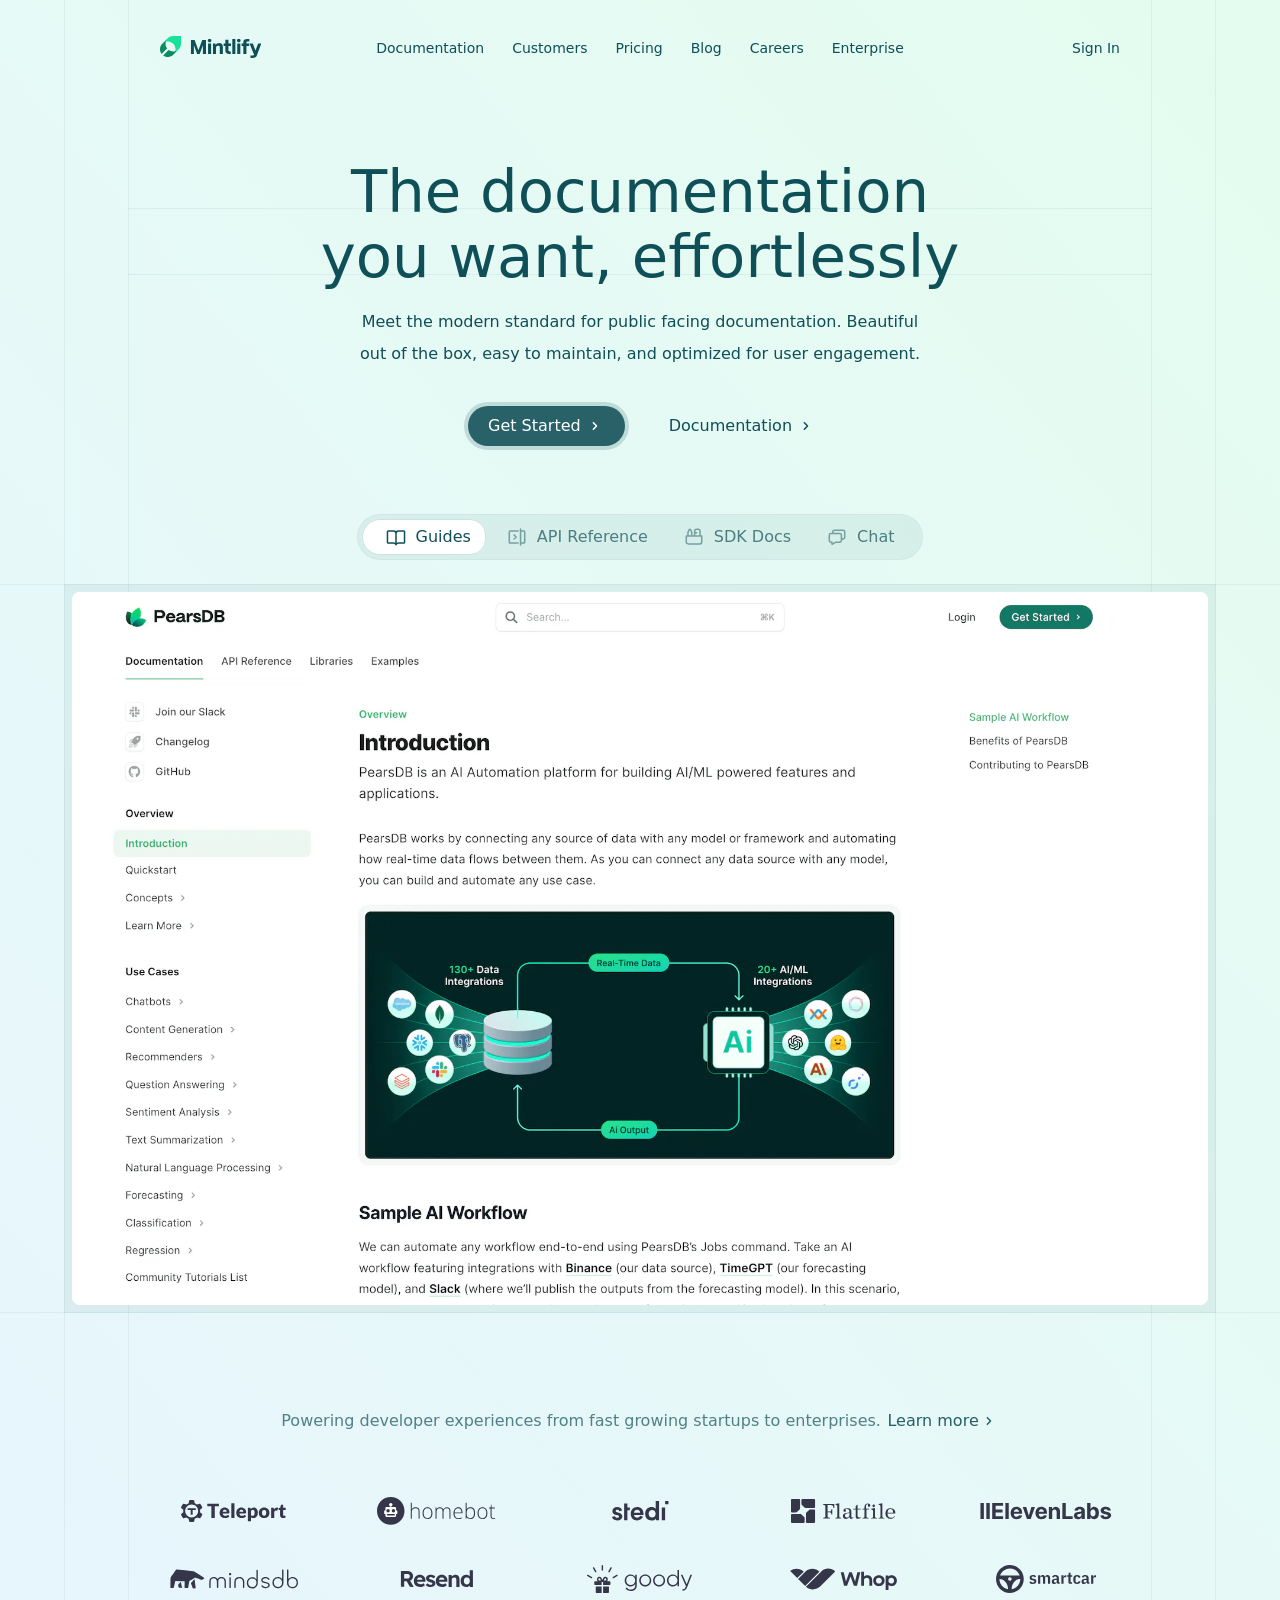
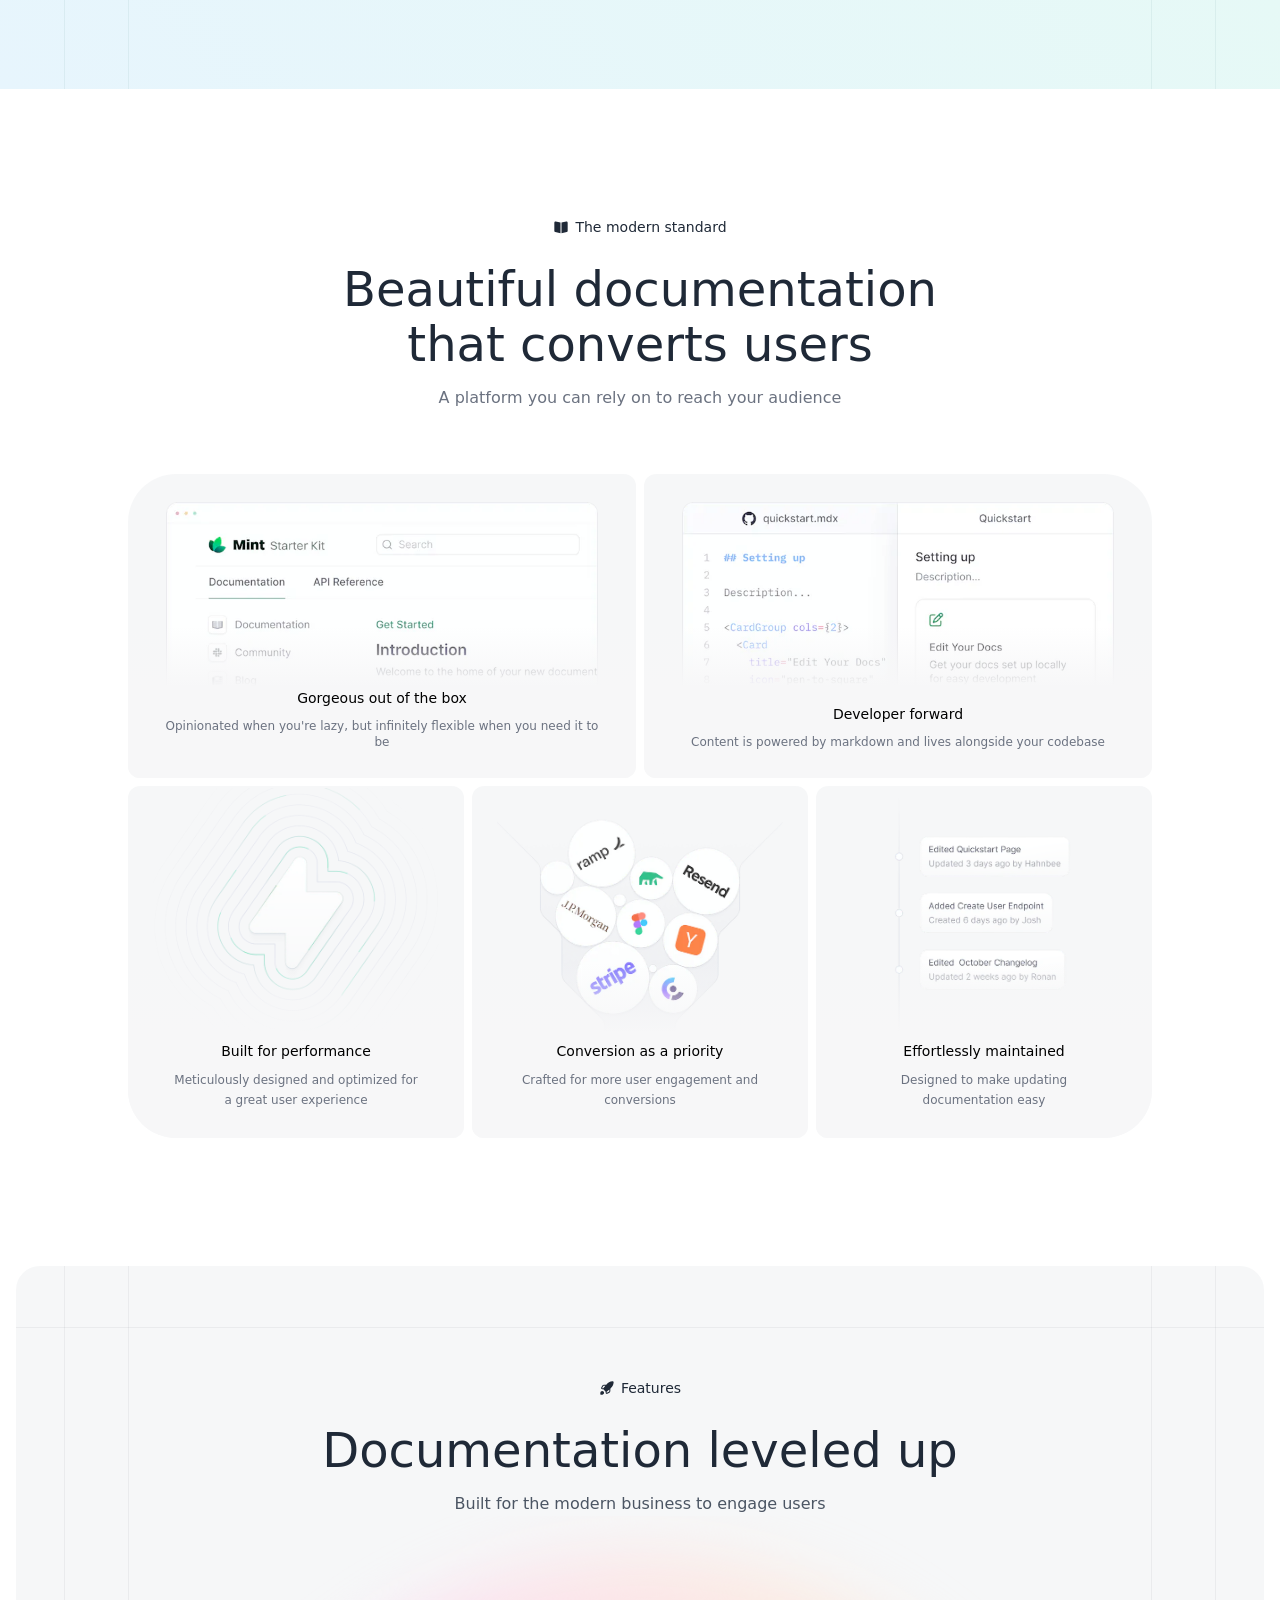
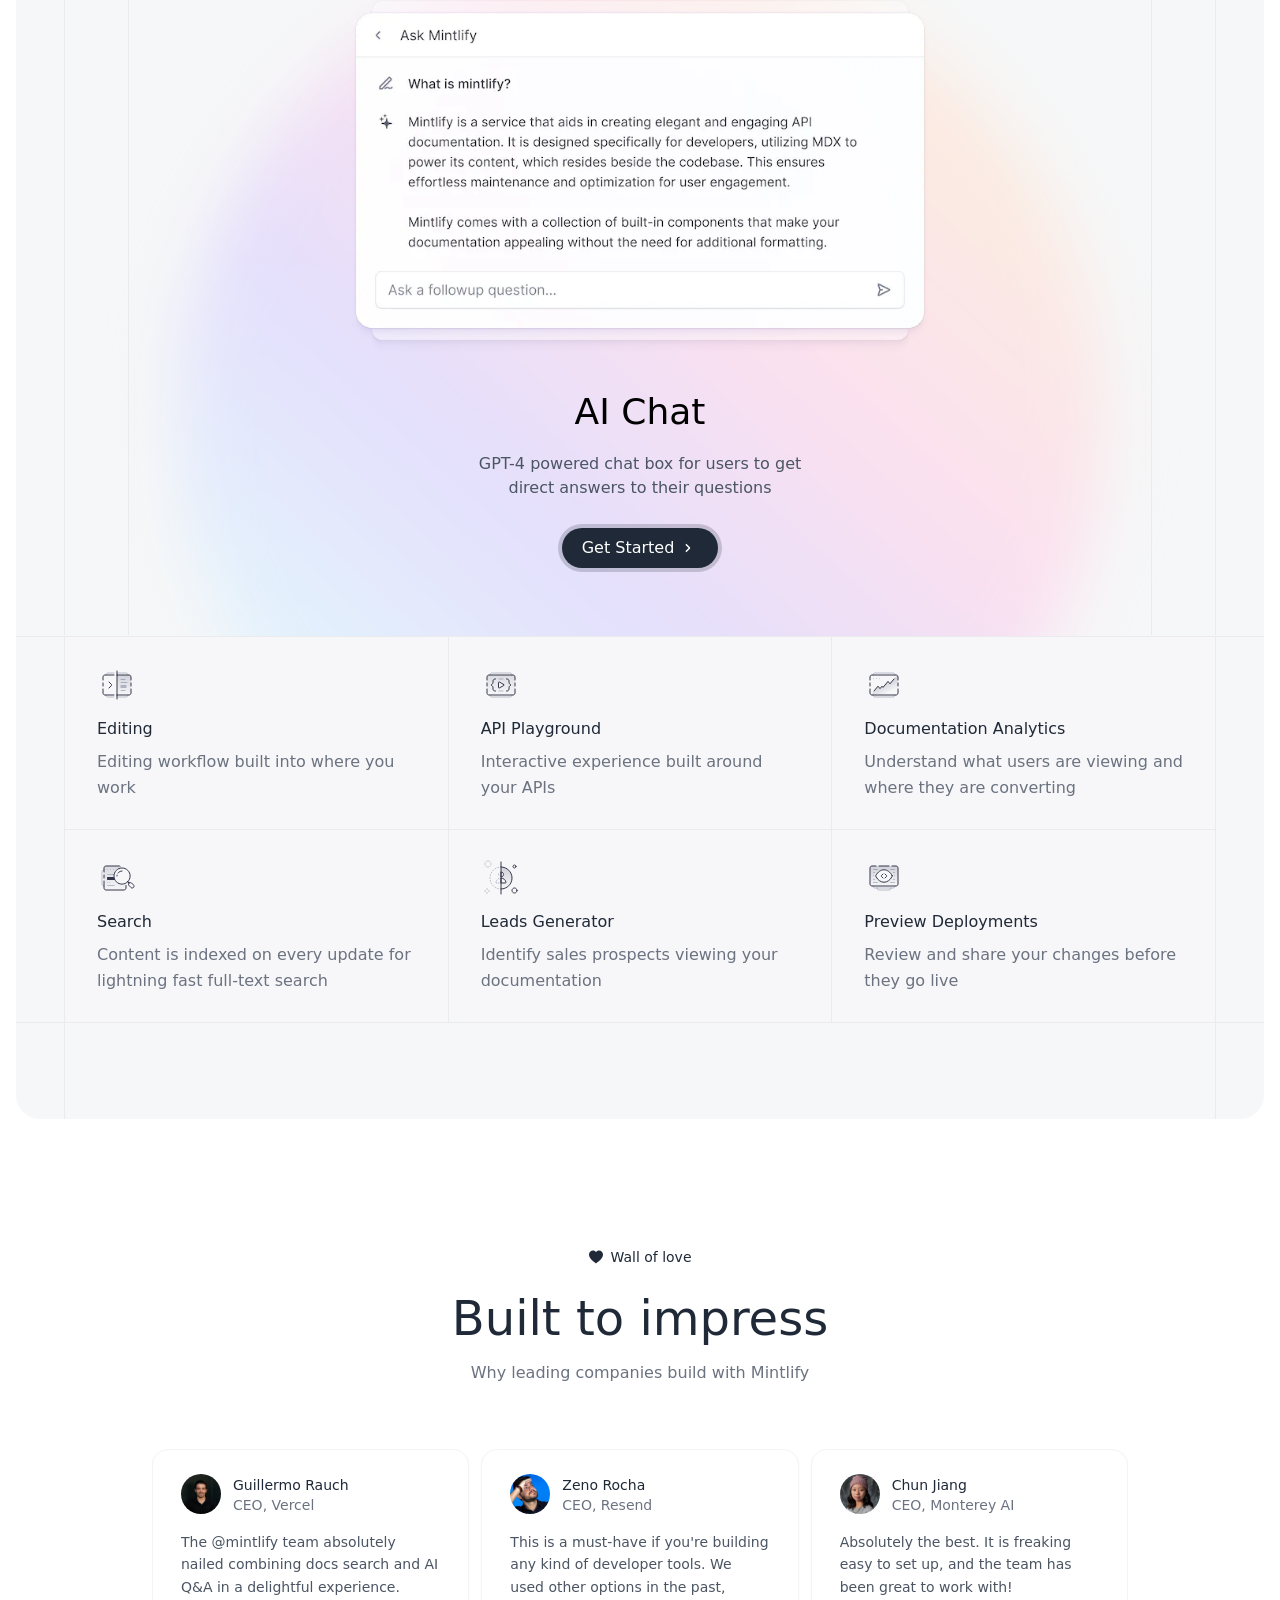
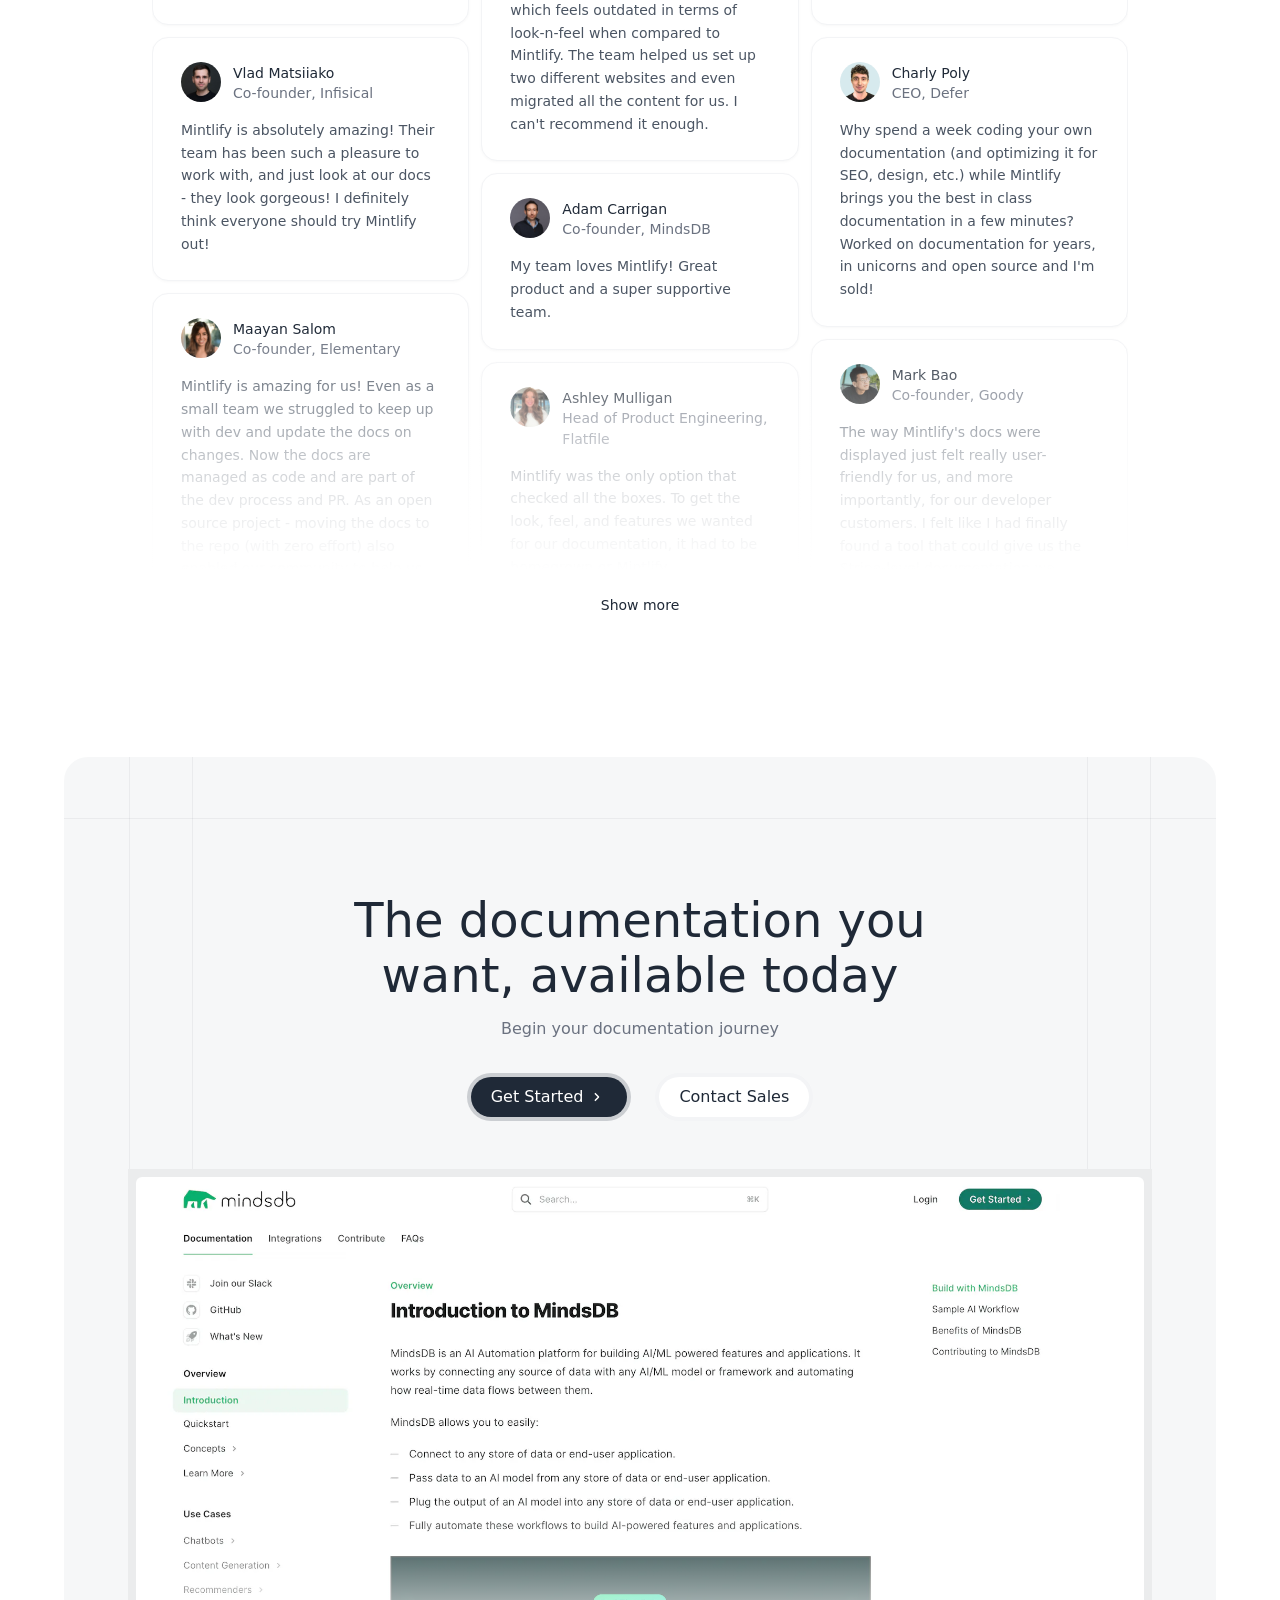
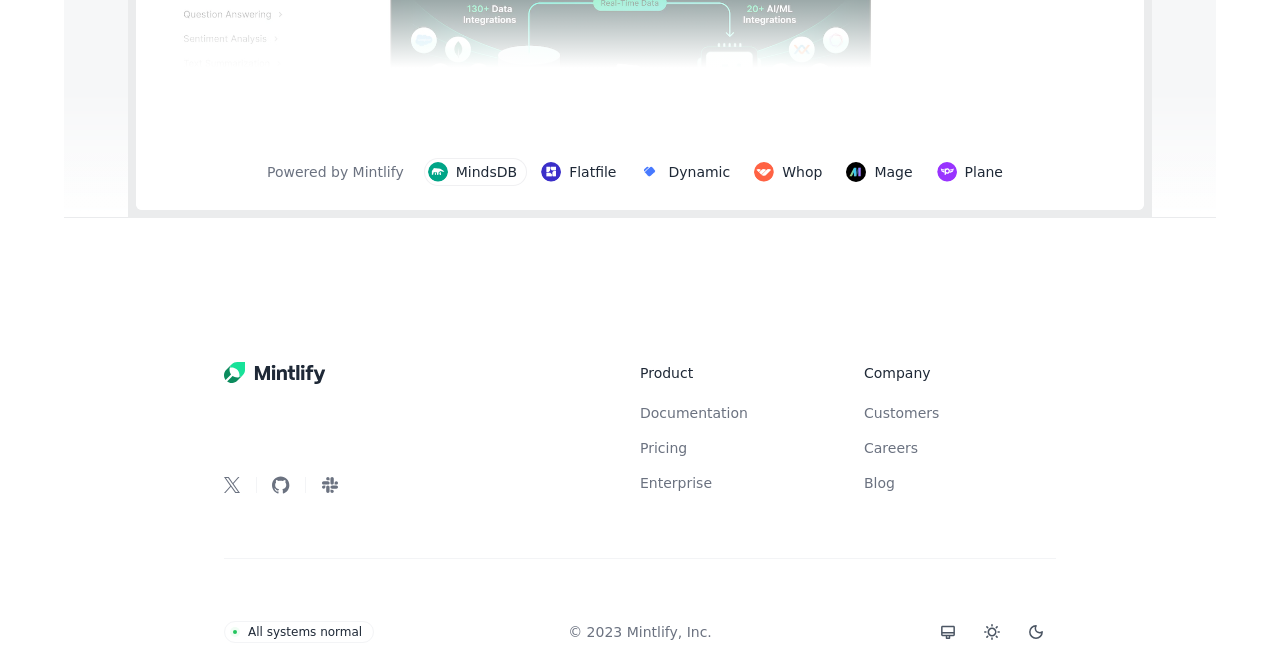
==== commit 1c47a8fa: "Match Figma typography and vector assets Self-host Inter 3.19 (the version Figma renders with) so te" ====
--- a/index.html
+++ b/index.html
@@ -5,9 +5,7 @@
   <meta name="viewport" content="width=device-width, initial-scale=1">
   <title>Mintlify — The documentation you want, effortlessly</title>
   <meta name="description" content="Meet the modern standard for public facing documentation. Beautiful out of the box, easy to maintain, and optimized for user engagement.">
-  <link rel="preconnect" href="https://fonts.googleapis.com">
-  <link rel="preconnect" href="https://fonts.gstatic.com" crossorigin>
-  <link href="https://fonts.googleapis.com/css2?family=Inter:wght@400;500;600;700&display=swap" rel="stylesheet">
+  <link rel="preload" href="fonts/inter3-400.woff2" as="font" type="font/woff2" crossorigin>
   <link rel="stylesheet" href="styles.css">
 </head>
 <body>
@@ -58,16 +56,16 @@
   <section class="logos" aria-labelledby="logos-title">
     <p id="logos-title" class="logos-title">Powering developer experiences from fast growing startups to enterprises. <a href="#">Learn more<img src="imgs/chevron-learn.svg" width="20" height="20" alt=""></a></p>
     <ul class="logos-grid">
-      <li><img src="imgs/teleport.svg.png" width="105" height="22" alt="Teleport"></li>
-      <li><img src="imgs/homebot.svg.png" width="119" height="28" alt="homebot"></li>
-      <li><img src="imgs/stedi.svg.png" width="64" height="22" alt="Stedi"></li>
-      <li><img src="imgs/flatfile.svg.png" width="105" height="24" alt="Flatfile"></li>
-      <li><img src="imgs/elevenlabs.svg.png" width="132" height="18" alt="ElevenLabs"></li>
-      <li><img src="imgs/mindsdb.svg.png" width="130" height="20" alt="MindsDB"></li>
-      <li><img src="imgs/resend.svg.png" width="73" height="18" alt="Resend"></li>
-      <li><img src="imgs/goody.svg.png" width="106" height="28" alt="Goody"></li>
-      <li><img src="imgs/whop.svg.png" width="107" height="22" alt="Whop"></li>
-      <li><img src="imgs/smartcar.svg.png" width="100" height="28" alt="Smartcar"></li>
+      <li><img src="imgs/logo-teleport.svg" width="105" height="22" alt="Teleport"></li>
+      <li><img src="imgs/logo-homebot.svg" width="119" height="27.77" alt="homebot"></li>
+      <li><img src="imgs/logo-stedi.svg" width="64" height="22" alt="Stedi"></li>
+      <li><img src="imgs/logo-flatfile.svg" width="105" height="24" alt="Flatfile"></li>
+      <li><img src="imgs/logo-elevenlabs.svg" width="132" height="17.13" alt="ElevenLabs"></li>
+      <li><img src="imgs/logo-mindsdb.svg" width="130" height="20" alt="MindsDB"></li>
+      <li><img src="imgs/logo-resend.svg" width="73" height="18" alt="Resend"></li>
+      <li><img src="imgs/logo-goody.svg" width="106" height="27.73" alt="Goody"></li>
+      <li><img src="imgs/logo-whop.svg" width="107" height="22" alt="Whop"></li>
+      <li><img src="imgs/logo-smartcar.svg" width="100" height="28" alt="Smartcar"></li>
     </ul>
   </section>
 </header>
@@ -77,7 +75,7 @@
   <!-- ================= THE MODERN STANDARD ================= -->
   <section class="standard" aria-labelledby="standard-title">
     <p class="eyebrow">
-      <svg viewBox="0 0 16 16" aria-hidden="true"><path class="fill" d="M2 3.2c1.8-.9 3.8-.8 6 .6 2.2-1.4 4.2-1.5 6-.6v9.6c-1.8-.9-3.8-.8-6 .6-2.2-1.4-4.2-1.5-6-.6z"/></svg>
+      <img src="imgs/eyebrow-standard.svg" width="16" height="16" alt="">
       The modern standard
     </p>
     <h2 id="standard-title" class="section-title">Beautiful documentation<br>that converts users</h2>
@@ -174,7 +172,7 @@
   <!-- ================= TESTIMONIALS ================= -->
   <section class="love" aria-labelledby="love-title">
     <p class="eyebrow">
-      <svg viewBox="0 0 16 16" aria-hidden="true"><path class="fill" d="M8 14s-6-3.6-6-8a3.2 3.2 0 0 1 6-1.6A3.2 3.2 0 0 1 14 6c0 4.4-6 8-6 8z"/></svg>
+      <svg viewBox="0 0 16 16" aria-hidden="true"><path class="fill" d="M8 14.4C5.3 12.5 1 9.7 1 5.6 1 3.3 2.8 1.5 5 1.5c1.3 0 2.4.6 3 1.6.6-1 1.7-1.6 3-1.6 2.2 0 4 1.8 4 4.1 0 4.1-4.3 6.9-7 8.8z"/></svg>
       Wall of love
     </p>
     <h2 id="love-title" class="section-title">Built to impress</h2>
@@ -246,7 +244,7 @@
           <a href="#" class="pw"><img src="imgs/pw-flatfile.png" width="20" height="20" alt="">Flatfile</a>
           <a href="#" class="pw"><img src="imgs/pw-dynamic.png" width="20" height="20" alt="">Dynamic</a>
           <a href="#" class="pw"><img src="imgs/pw-whop.png" width="20" height="20" alt="">Whop</a>
-          <a href="#" class="pw"><img src="imgs/pw-mage.png" width="20" height="20" alt="">Mage</a>
+          <a href="#" class="pw"><img src="imgs/pw-mage.svg" width="20" height="20" alt="">Mage</a>
           <a href="#" class="pw"><img src="imgs/pw-plane.png" width="20" height="20" alt="">Plane</a>
         </figcaption>
       </figure>
--- a/styles.css
+++ b/styles.css
@@ -33,6 +33,11 @@
   --gutter: 16px;
 }
 
+/* ============ FONTS ============ */
+/* Inter 3.19 — та сама версія, якою рендерить Figma (Inter 4 з Google Fonts має інші гліфи) */
+@font-face { font-family: "Inter"; src: url("fonts/inter3-400.woff2") format("woff2"); font-weight: 400; font-style: normal; font-display: swap; }
+@font-face { font-family: "Inter"; src: url("fonts/inter3-500.woff2") format("woff2"); font-weight: 500; font-style: normal; font-display: swap; }
+
 /* ============ BASE ============ */
 *, *::before, *::after { box-sizing: border-box; }
 html { -webkit-text-size-adjust: 100%; scroll-behavior: smooth; }
@@ -105,7 +110,7 @@
   display: inline-flex;
   align-items: center;
   justify-content: center;
-  gap: 6px;
+  gap: 4px;
   height: 40px;
   padding: 0 20px;
   border-radius: var(--pill);
@@ -216,16 +221,16 @@
 
 .hero-title {
   position: relative;
-  margin-top: 63.1px;          /* перший рядок: 159.1px */
+  margin-top: 64.1px;          /* перший рядок: 159.1px */
   font-size: 59.297px;
   line-height: 64.8px;
   font-weight: 400;
-  letter-spacing: .18px;
+  letter-spacing: 0;
   color: #0f4f57;
 }
 .hero-sub {
   max-width: 576px;
-  margin: 16.89px auto 0;      /* 305.59px */
+  margin: 15.89px auto 0;      /* 305.59px */
   font-size: 16px;
   line-height: 32px;
   color: #0f4f57;
@@ -272,7 +277,7 @@
   left: -8px;
   width: 124px;
   border: 1px solid #cce3e4;
-  border-radius: 32px 16px 16px 32px;
+  border-radius: 18px 16px 16px 18px;   /* Figma 32/16: ліві кути обрізаються до 18 (½ висоти), праві 16 */
   background: #fff;
 }
 .tab.is-active { isolation: isolate; }
@@ -327,6 +332,7 @@
   display: inline-flex;
   align-items: center;
   vertical-align: top;
+  margin-left: 1.48px;
   color: rgba(15, 79, 87, .9);
   font-weight: 500;
 }
@@ -392,7 +398,7 @@
   display: flex;
   flex-direction: column;
   justify-content: flex-end;
-  padding: 0 24px 26px;
+  padding: 0 24px 28.25px;
   border-radius: 12px;
   background: rgba(243, 244, 246, .7);
   overflow: hidden;
@@ -425,7 +431,7 @@
   line-height: 16px;
   color: var(--muted);
 }
-.bento-card:not(.bento-card--wide) p { max-width: 250px; margin-top: 12px; line-height: 19.5px; }
+.bento-card:not(.bento-card--wide) p { max-width: 250px; margin-top: 9.75px; line-height: 19.5px; }
 .art {
   position: absolute;
   left: 7.5%;
@@ -593,7 +599,7 @@
 .quote {
   break-inside: avoid;
   margin-bottom: 12px;
-  padding: 24px 28px 24px;
+  padding: 24px 28px 25px;
   border: 1px solid #f3f4f6;
   border-radius: var(--radius-lg);
   background: #fff;
@@ -605,7 +611,7 @@
 .quote figcaption { align-items: flex-start; }
 .quote figcaption > span { padding-top: 1px; }
 .quote blockquote {
-  margin: 16px -3px 0 0;
+  margin: 15px 0 0;
   font-size: 14px;
   line-height: 22.75px;
   color: #4b5563;
@@ -697,18 +703,18 @@
   flex-wrap: wrap;
   justify-content: center;
   align-items: center;
-  gap: 8px 10.06px;
+  gap: 8px 10px;
   font-size: 14px;
   line-height: 20px;
   color: #6b7280;
 }
-.powered-label { margin-right: 9.65px; }
+.powered-label { margin-right: 10px; }
 .pw {
   display: inline-flex;
   align-items: center;
   gap: 8px;
   height: 28px;
-  padding: 0 9.6px 0 4px;
+  padding: 0 10px 0 4px;
   border-radius: var(--pill);
   color: #1f2937;
   transition: background-color .2s ease, border-color .2s ease;
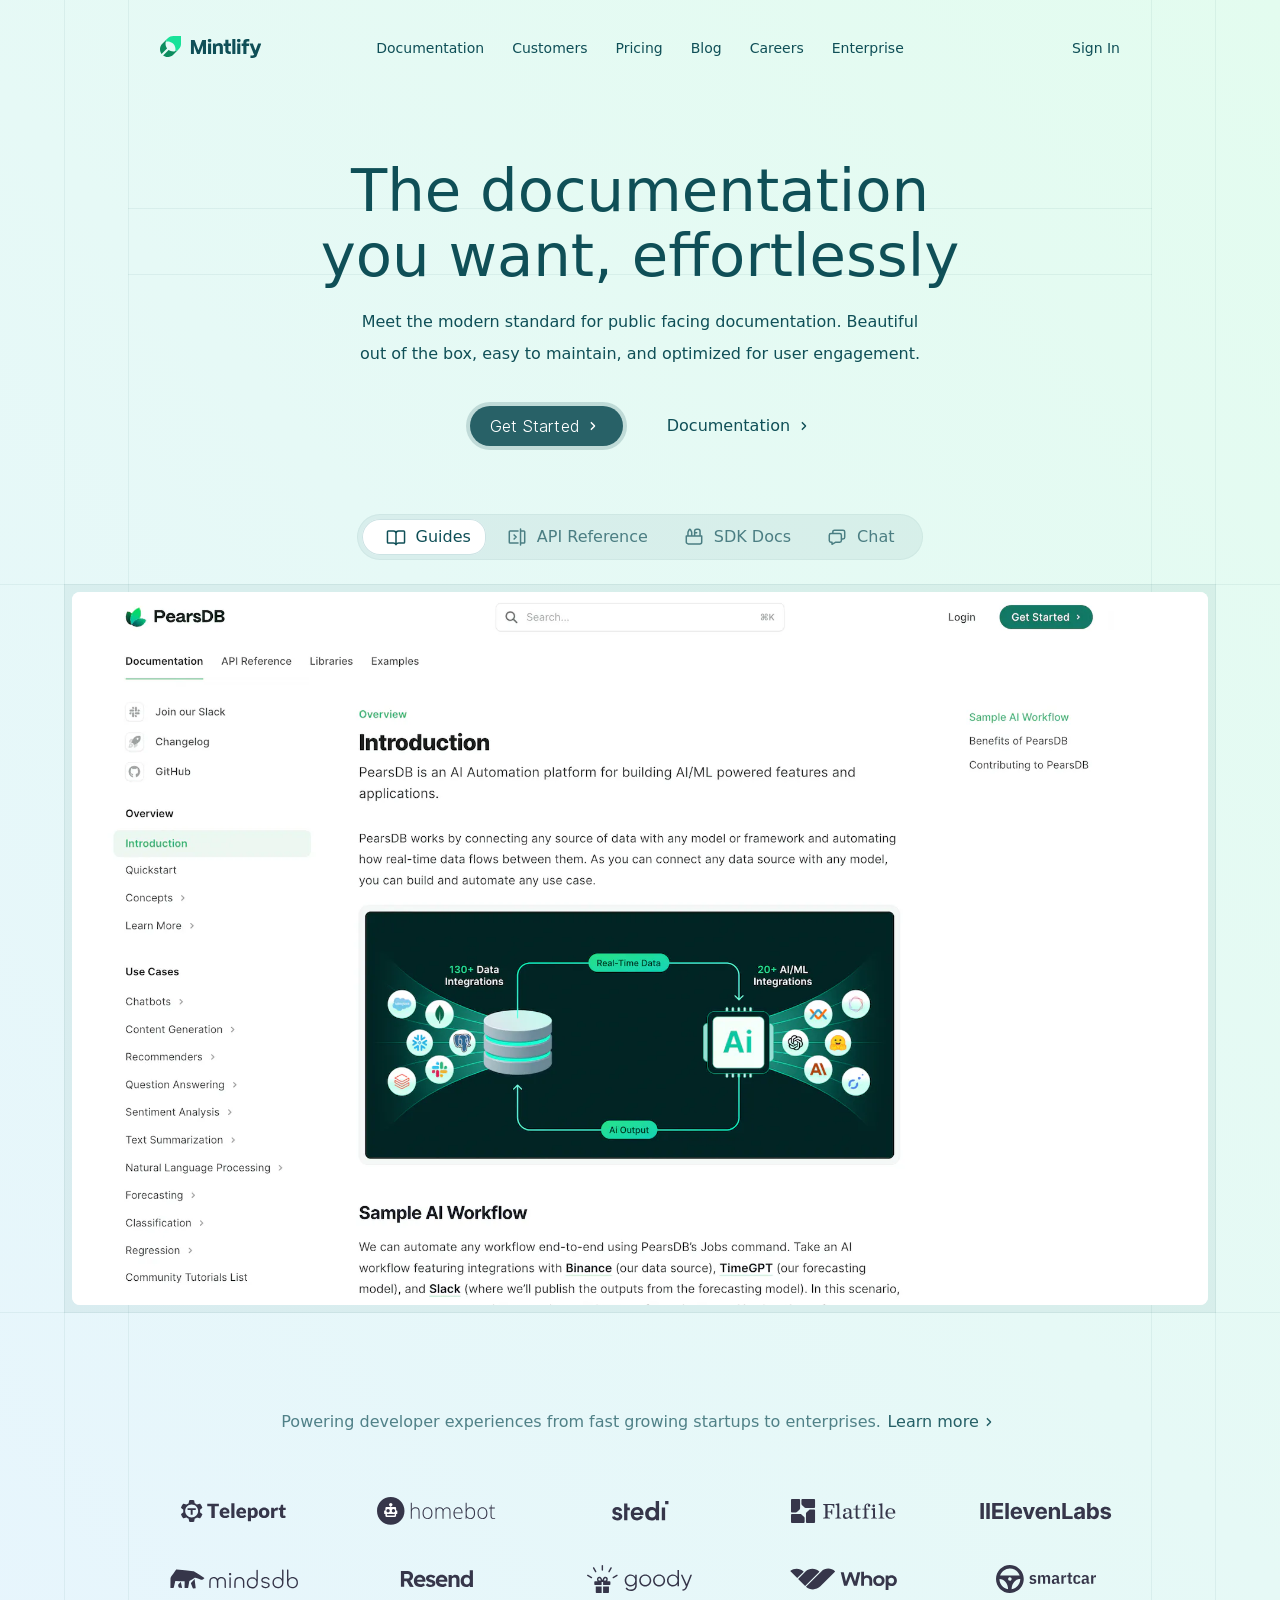
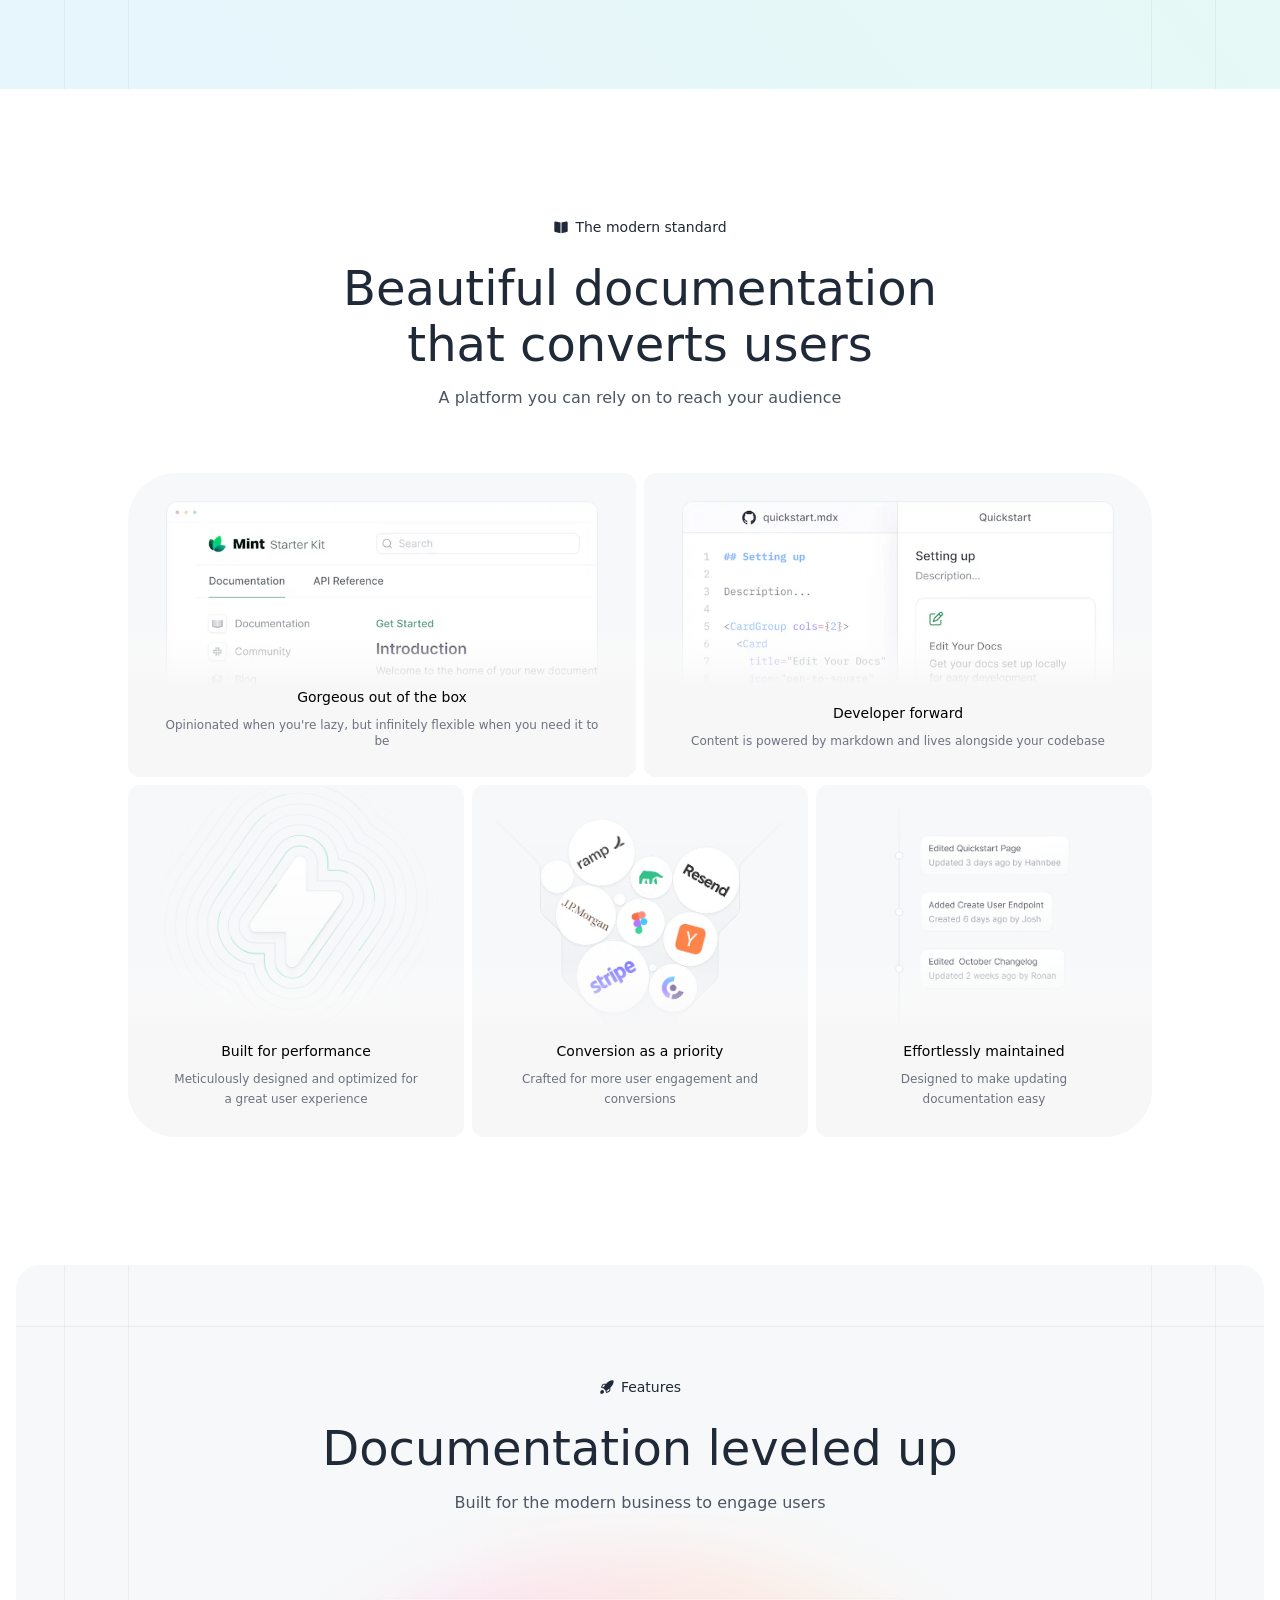
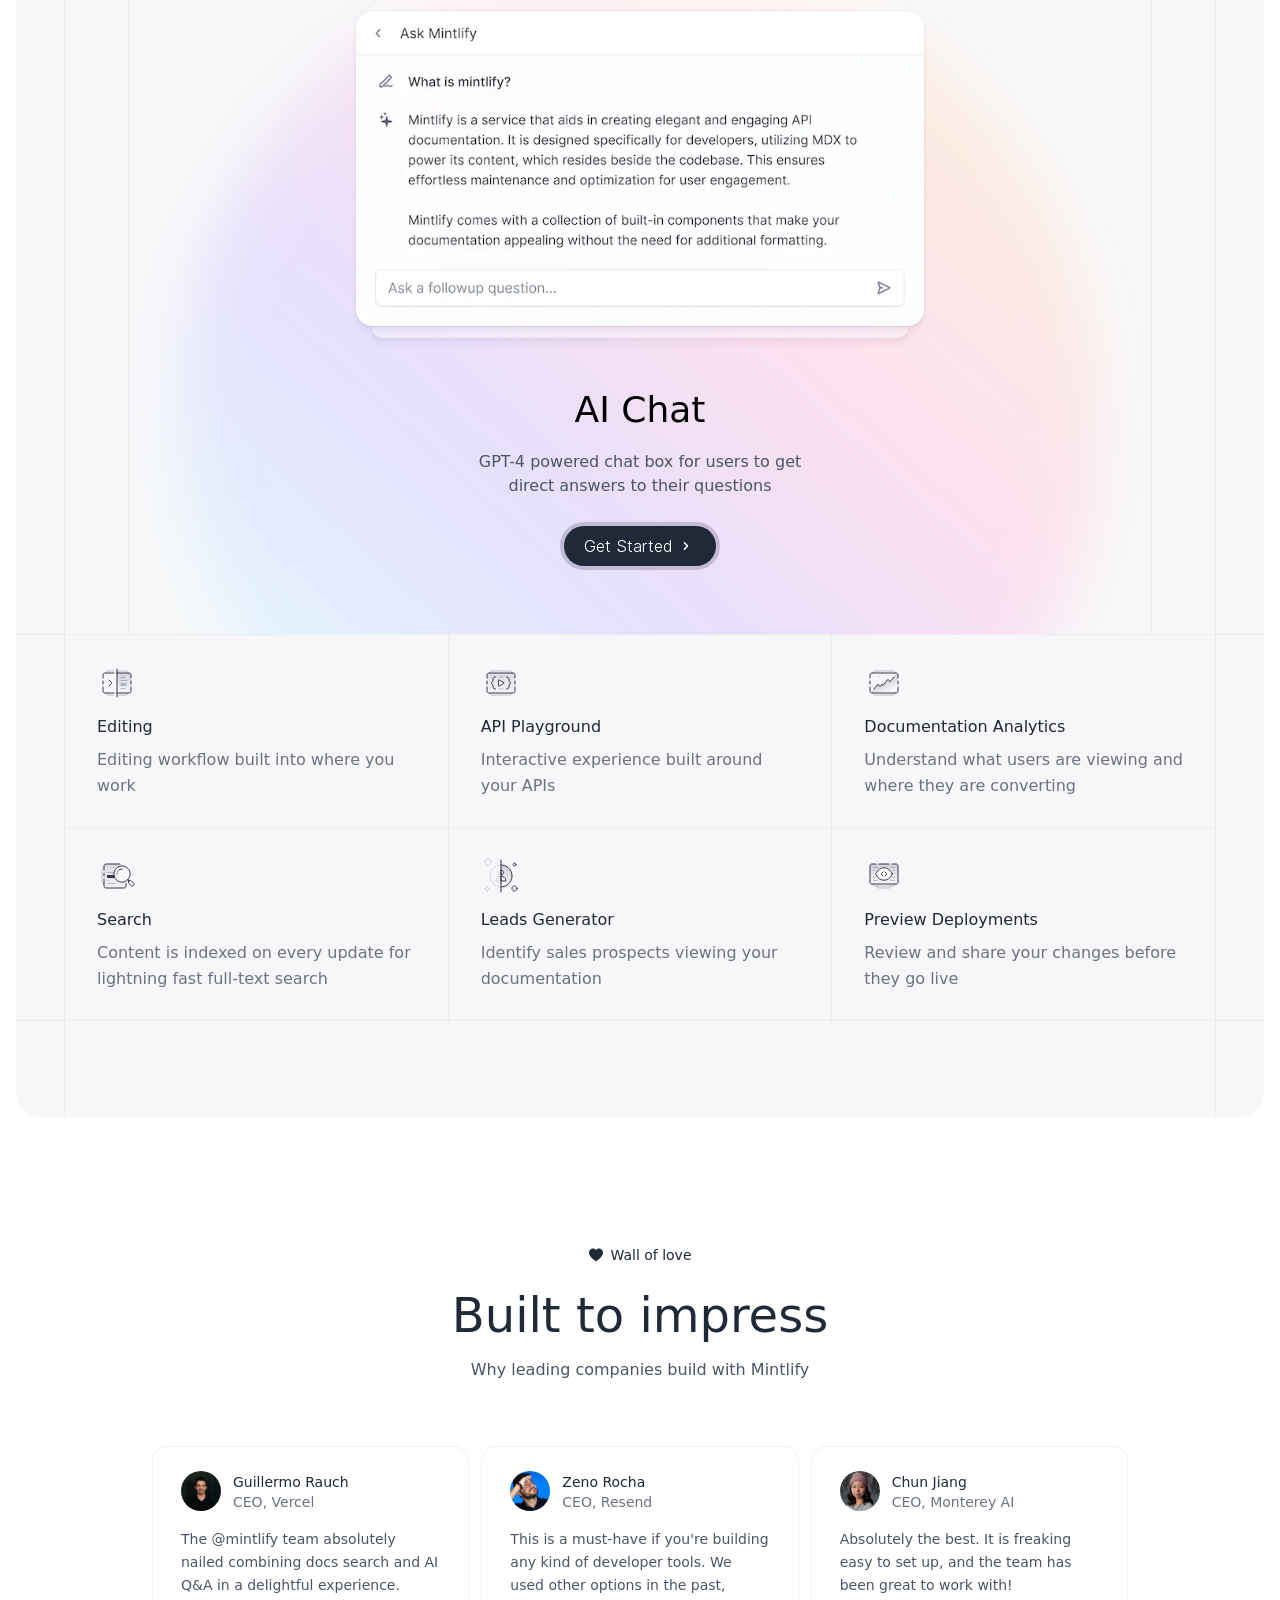
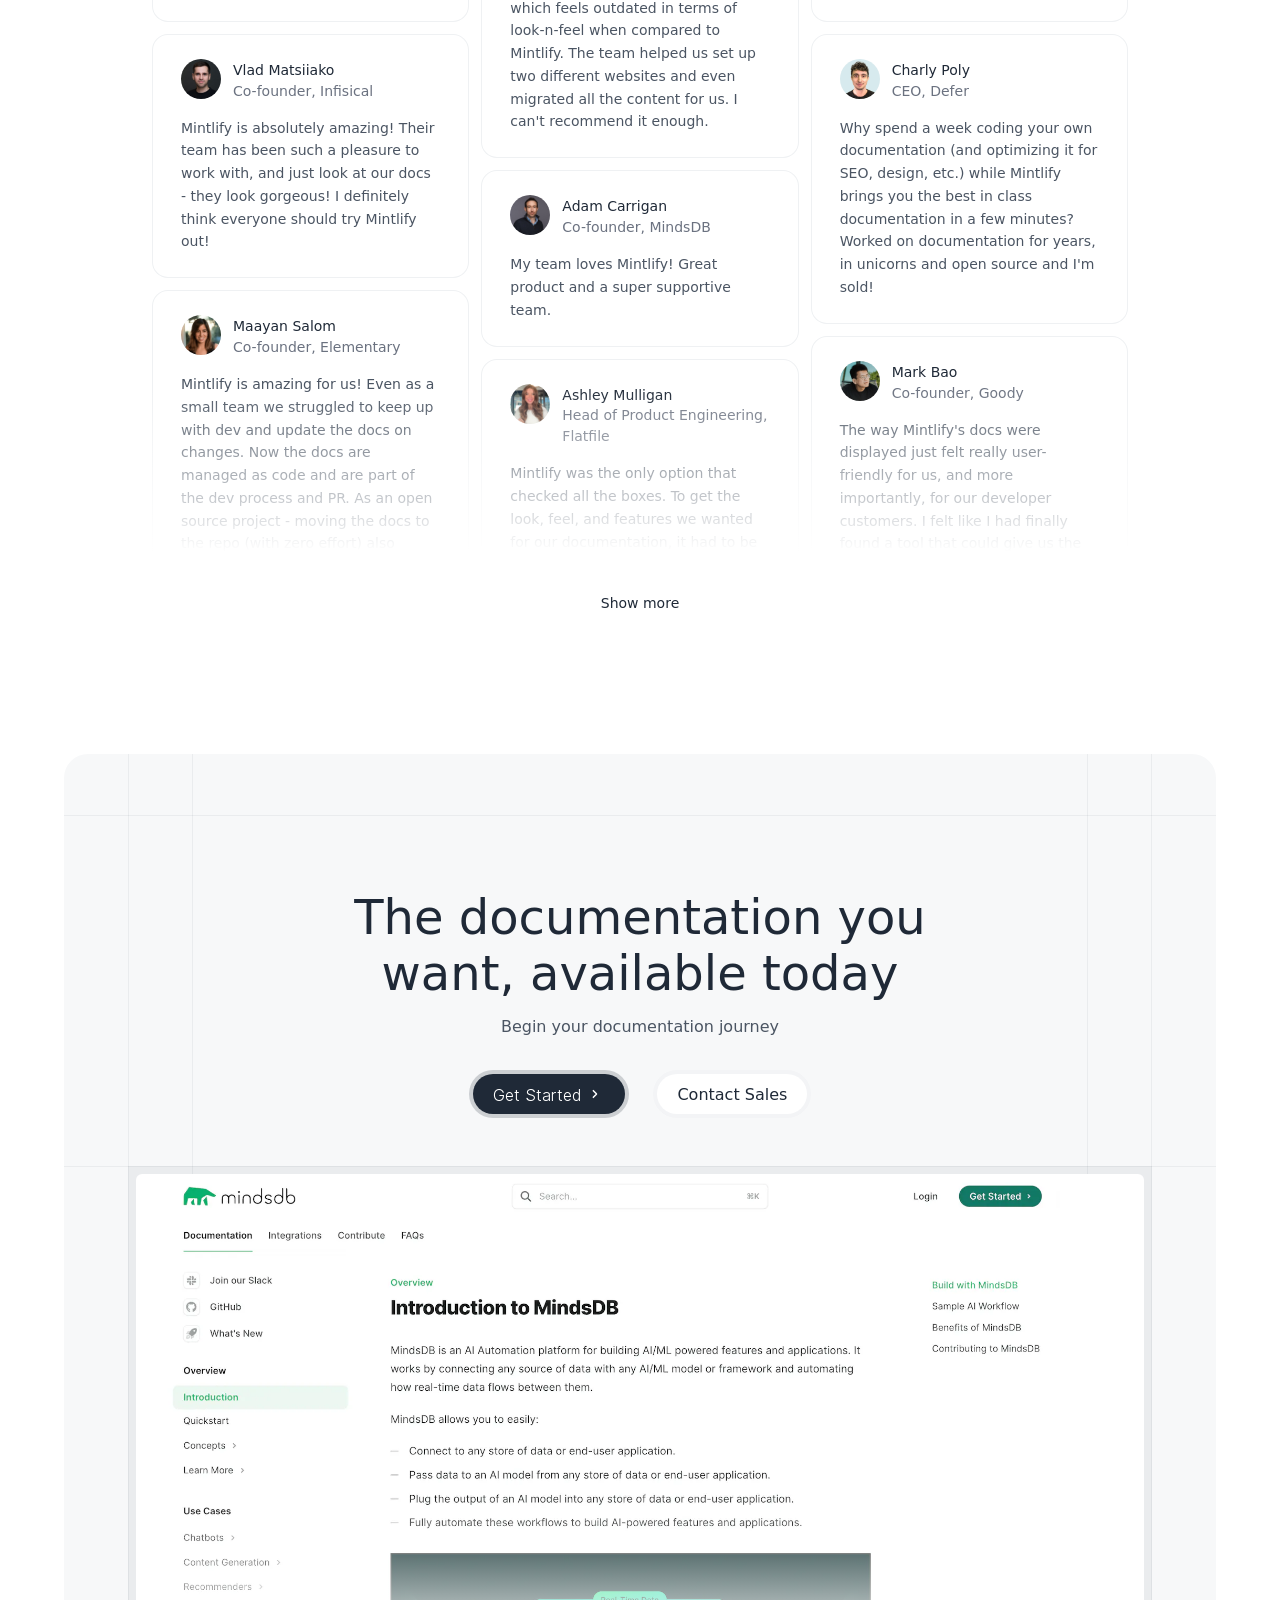
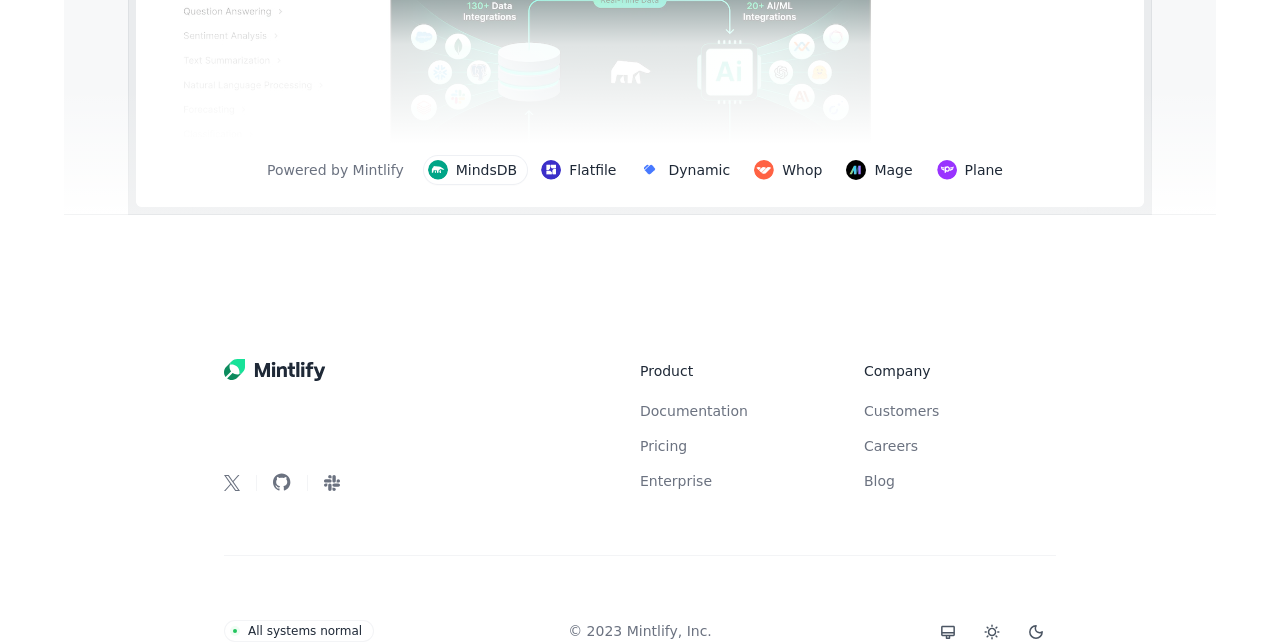
==== commit a224120b: "Make layout DPR-stable and match Figma rendering details Replace layout-affecting 1px borders with i" ====
--- a/index.html
+++ b/index.html
@@ -35,15 +35,15 @@
     <h1 class="hero-title">The documentation <br>you want, effortlessly</h1>
     <p class="hero-sub">Meet the modern standard for public facing documentation. Beautiful out of the box, easy to maintain, and optimized for user engagement.</p>
     <div class="cta-row cta-row--hero">
-      <a href="#" class="btn btn--teal">Get Started <img src="imgs/chevron-white.svg" width="20" height="20" alt=""></a>
-      <a href="#" class="btn-link">Documentation <img src="imgs/chevron-teal.svg" width="20" height="20" alt=""></a>
+      <a href="#" class="btn btn--teal"><span class="t">Get Started</span><img src="imgs/chevron-white.svg" width="20" height="20" alt=""></a>
+      <a href="#" class="btn-link"><span class="t">Documentation</span><img src="imgs/chevron-teal.svg" width="20" height="20" alt=""></a>
     </div>
 
     <div class="tabs" role="tablist" aria-label="Documentation types">
-      <button class="tab is-active" role="tab" aria-selected="true"><img src="imgs/tab-guides.svg" width="20" height="20" alt="">Guides</button>
-      <button class="tab" role="tab" aria-selected="false"><img src="imgs/tab-api.svg" width="20" height="20" alt="">API Reference</button>
-      <button class="tab" role="tab" aria-selected="false"><img src="imgs/tab-sdk.svg" width="20" height="20" alt="">SDK Docs</button>
-      <button class="tab" role="tab" aria-selected="false"><img src="imgs/tab-chat.svg" width="20" height="20" alt="">Chat</button>
+      <button class="tab is-active" role="tab" aria-selected="true"><img src="imgs/tab-guides.svg" width="20" height="20" alt=""><span class="t">Guides</span></button>
+      <button class="tab" role="tab" aria-selected="false"><img src="imgs/tab-api.svg" width="20" height="20" alt=""><span class="t">API Reference</span></button>
+      <button class="tab" role="tab" aria-selected="false"><img src="imgs/tab-sdk.svg" width="20" height="20" alt=""><span class="t">SDK Docs</span></button>
+      <button class="tab" role="tab" aria-selected="false"><img src="imgs/tab-chat.svg" width="20" height="20" alt=""><span class="t">Chat</span></button>
     </div>
   </div>
 
@@ -129,7 +129,7 @@
         <div class="ai-copy">
           <h3>AI Chat</h3>
           <p>GPT-4 powered chat box for users to get <br>direct answers to their questions</p>
-          <a href="#" class="btn btn--ink">Get Started <img src="imgs/chevron-white.svg" width="20" height="20" alt=""></a>
+          <a href="#" class="btn btn--ink"><span class="t">Get Started</span><img src="imgs/chevron-white.svg" width="20" height="20" alt=""></a>
         </div>
       </div>
 
@@ -230,8 +230,8 @@
       <h2 id="final-title" class="section-title">The documentation you<br>want, available today</h2>
       <p class="section-sub">Begin your documentation journey</p>
       <div class="cta-row cta-row--final">
-        <a href="#" class="btn btn--ink">Get Started <img src="imgs/chevron-white.svg" width="20" height="20" alt=""></a>
-        <a href="#" class="btn btn--ghost">Contact Sales</a>
+        <a href="#" class="btn btn--ink"><span class="t">Get Started</span><img src="imgs/chevron-white.svg" width="20" height="20" alt=""></a>
+        <a href="#" class="btn btn--ghost"><span class="t">Contact Sales</span></a>
       </div>
 
       <figure class="showcase">
@@ -274,7 +274,7 @@
   </div>
 
   <div class="footer-bottom">
-    <div class="footer-cell"><a href="#" class="status"><span class="status-dot" aria-hidden="true"></span>All systems normal</a></div>
+    <div class="footer-cell"><a href="#" class="status"><span class="status-dot" aria-hidden="true"></span><span class="t">All systems normal</span></a></div>
     <p class="copy">© 2023 Mintlify, Inc.</p>
     <div class="theme" role="group" aria-label="Theme">
       <button type="button" aria-label="System theme"><img src="imgs/theme-1.svg" width="16" height="16" alt=""></button>
--- a/styles.css
+++ b/styles.css
@@ -37,6 +37,9 @@
 /* Inter 3.19 — та сама версія, якою рендерить Figma (Inter 4 з Google Fonts має інші гліфи) */
 @font-face { font-family: "Inter"; src: url("fonts/inter3-400.woff2") format("woff2"); font-weight: 400; font-style: normal; font-display: swap; }
 @font-face { font-family: "Inter"; src: url("fonts/inter3-500.woff2") format("woff2"); font-weight: 500; font-style: normal; font-display: swap; }
+/* змінний Inter 3.19 — лише для білого тексту на темних кнопках: Chrome малює світлий текст
+   на темному тлі «жирніше», ніж Figma, тому там накреслення 320 (ширина як у 400) */
+@font-face { font-family: "Inter Var"; src: url("fonts/inter3-var.woff2") format("woff2"); font-weight: 100 900; font-style: normal; font-display: swap; }
 
 /* ============ BASE ============ */
 *, *::before, *::after { box-sizing: border-box; }
@@ -93,16 +96,14 @@
   left: 50%;
   width: var(--w-frame);
   transform: translateX(-50%);
-  border-left: 1px solid var(--mint-rule);
-  border-right: 1px solid var(--mint-rule);
+  box-shadow: inset 1px 0 var(--guide, var(--mint-rule)), inset -1px 0 var(--guide, var(--mint-rule));
   pointer-events: none;
 }
 .guides::before {
   content: "";
   position: absolute;
-  inset: 0 63px;
-  border-left: 1px solid var(--mint-rule);
-  border-right: 1px solid var(--mint-rule);
+  inset: 0 64px;
+  box-shadow: inset 1px 0 var(--guide, var(--mint-rule)), inset -1px 0 var(--guide, var(--mint-rule));
 }
 
 /* ============ BUTTONS ============ */
@@ -240,14 +241,15 @@
 
 /* tabs */
 .tabs {
-  display: inline-flex;
+  display: flex;
+  width: max-content;
   align-items: center;
   gap: 4px;
-  margin-top: 68px;            /* 513.59px */
-  padding: 4px 12px;
-  border: 1px solid rgba(40, 97, 103, .05);
+  margin: 68px auto 0;         /* 513.59px */
+  padding: 5px 13px;            /* 1px «рамки» тінню + 4/12 */
   border-radius: var(--pill);
   background: rgba(40, 97, 103, .07);
+  box-shadow: inset 0 0 0 1px rgba(40, 97, 103, .05);
   max-width: 100%;
   overflow-x: auto;
   scrollbar-width: none;
@@ -261,14 +263,11 @@
   padding: 0 16px;
   font-size: 16px;
   line-height: 24px;
-  color: #0f4f57;
+  color: rgba(15, 79, 87, .7);   /* Figma: текст неактивного табу 70 %, іконка 100 % */
   white-space: nowrap;
-  opacity: .7;
-  transition: opacity .2s ease;
 }
 .tab img { position: relative; width: 20px; height: 20px; }
-.tab:hover { opacity: 1; }
-.tab.is-active { opacity: 1; }
+.tab.is-active { color: #0f4f57; }
 .tab.is-active::before {      /* біла «пігулка» 124×36 */
   content: "";
   position: absolute;
@@ -276,7 +275,7 @@
   bottom: 0;
   left: -8px;
   width: 124px;
-  border: 1px solid #cce3e4;
+  box-shadow: inset 0 0 0 1px #cce3e4;
   border-radius: 18px 16px 16px 18px;   /* Figma 32/16: ліві кути обрізаються до 18 (½ висоти), праві 16 */
   background: #fff;
 }
@@ -287,8 +286,8 @@
 .preview-band {
   position: relative;
   margin-top: 24px;            /* 583.59px */
-  border-top: 1px solid var(--mint-rule);
-}
+}
+.preview-band::before,
 .preview-band::after {
   content: "";
   position: absolute;
@@ -297,11 +296,13 @@
   bottom: 0;
   height: 1px;
   background: var(--mint-rule);
-}
+  pointer-events: none;
+}
+.preview-band::before { top: 0; bottom: auto; z-index: 1; }
 .preview {
   width: var(--w-frame);
   max-width: 100%;
-  margin: -1px auto 0;
+  margin: 0 auto;
   padding: 8px;
   background: rgba(40, 97, 103, .07);
 }
@@ -332,6 +333,7 @@
   display: inline-flex;
   align-items: center;
   vertical-align: top;
+  height: 24px;
   margin-left: 1.48px;
   color: rgba(15, 79, 87, .9);
   font-weight: 500;
@@ -354,9 +356,11 @@
 .logos-grid li:hover img { opacity: .7; }
 
 /* ============ SECTION HEADINGS ============ */
-.eyebrow {
-  display: inline-flex;
-  align-items: center;
+.eyebrow {                   /* блочний flex: висота не залежить від метрик шрифту/DPR */
+  display: flex;
+  justify-content: center;
+  align-items: center;
+  height: 20px;
   gap: 6px;
   font-size: 14px;
   line-height: 20px;
@@ -375,7 +379,7 @@
   margin-top: 14px;
   font-size: 16px;
   line-height: 24px;
-  color: var(--muted);
+  color: #4b5563;
 }
 
 /* ============ THE MODERN STANDARD (bento) ============ */
@@ -383,7 +387,8 @@
   padding: 127.8px var(--gutter) 0;
   text-align: center;
 }
-.standard .section-title { margin-top: 20px; }
+.standard .section-title { margin-top: 23.19px; line-height: 56px; }   /* рамка Figma 1860.91, 2×56 по центру → −0.81 */
+.standard .section-sub { margin-top: 13.18px; }
 .bento {
   display: grid;
   grid-template-columns: repeat(6, 1fr);
@@ -400,7 +405,7 @@
   justify-content: flex-end;
   padding: 0 24px 28.25px;
   border-radius: 12px;
-  background: rgba(243, 244, 246, .7);
+  background: #f7f8f9;
   overflow: hidden;
   transition: box-shadow .25s ease, transform .25s ease;
 }
@@ -408,7 +413,8 @@
   content: "";
   position: absolute;
   inset: 50% 0 0;
-  background: linear-gradient(180deg, rgba(255, 255, 255, 0), #f7f7f8 40%);
+  /* Figma інтерполює колір без премультиплікації: білий → #f7f7f8 разом з альфою */
+  background: linear-gradient(180deg, rgba(255, 255, 255, 0) 0%, rgba(253, 253, 253.25, .25) 10%, rgba(251, 251, 251.5, .5) 20%, rgba(249, 249, 249.75, .75) 30%, #f7f7f8 40%);
   pointer-events: none;
 }
 .bento-card--wide { grid-column: span 3; padding-bottom: 28px; }
@@ -451,7 +457,7 @@
   position: relative;
   margin: 0 auto;
   border-radius: var(--radius-xl);
-  background: rgba(243, 244, 246, .7);
+  background: #f7f8f9;          /* = rgba(243,244,246,.7) на білому, як рендерить Figma */
   overflow: hidden;
   text-align: center;
 }
@@ -464,8 +470,7 @@
   height: 1px;
   background: rgba(17, 24, 39, .05);
 }
-.guides--panel, .guides--final { border-color: rgba(17, 24, 39, .05); }
-.guides--panel::before, .guides--final::before { border-color: rgba(17, 24, 39, .05); }
+.guides--panel, .guides--final { --guide: rgba(17, 24, 39, .05); }
 .guides--panel { bottom: auto; height: 968.3px; }
 .panel-inner { position: relative; padding: 0 var(--gutter); }
 
@@ -476,7 +481,7 @@
   margin-top: 128px;
   padding: 112px 0 0;
 }
-.features .section-title { margin-top: 19.4px; }
+.features .section-title { margin-top: 23.4px; }
 .features .section-sub { margin-top: 14.59px; color: #4b5563; }
 
 .ai {
@@ -531,9 +536,9 @@
   width: var(--w-frame);
   max-width: 100%;
   margin: 1px auto 0;
-  border-left: 1px solid #ebebef;
-  border-right: 1px solid #ebebef;
+  padding: 0 1px;
   background: rgba(17, 24, 39, .05);
+  box-shadow: inset 1px 0 #ebebef, inset -1px 0 #ebebef;
   text-align: left;
 }
 .feature-grid::before,
@@ -572,8 +577,7 @@
   max-width: 100%;
   height: 96px;
   margin: 1px auto 0;
-  border-left: 1px solid rgba(17, 24, 39, .05);
-  border-right: 1px solid rgba(17, 24, 39, .05);
+  box-shadow: inset 1px 0 rgba(17, 24, 39, .05), inset -1px 0 rgba(17, 24, 39, .05);
 }
 
 /* ============ TESTIMONIALS (multi-column) ============ */
@@ -581,7 +585,7 @@
   padding: 128px var(--gutter) 0;
   text-align: center;
 }
-.love .section-title { margin-top: 19.4px; }
+.love .section-title { margin-top: 23.4px; }
 .love .section-sub { margin-top: 14.59px; }
 
 .wall {
@@ -599,19 +603,18 @@
 .quote {
   break-inside: avoid;
   margin-bottom: 12px;
-  padding: 24px 28px 25px;
-  border: 1px solid #f3f4f6;
+  padding: 25px 29px 25.25px;   /* 1px «рамки» тінню + 24/28 */
   border-radius: var(--radius-lg);
   background: #fff;
-  box-shadow: 0 1px 3px rgba(16, 24, 40, .03);
+  box-shadow: inset 0 0 0 1px #eff1f3;   /* Figma: рамка #eff1f3, без тіні */
 }
 .quote figcaption { display: flex; align-items: center; gap: 12px; }
-.quote b { display: block; font-size: 14px; line-height: 20px; font-weight: 500; color: #1f2937; }
+.quote b { display: block; font-size: 14px; line-height: 20px; font-weight: 400; color: #1f2937; }
 .quote small { display: block; font-size: 14px; line-height: 21px; color: var(--muted); }
 .quote figcaption { align-items: flex-start; }
 .quote figcaption > span { padding-top: 1px; }
 .quote blockquote {
-  margin: 15px 0 0;
+  margin: 15.75px 0 0;
   font-size: 14px;
   line-height: 22.75px;
   color: #4b5563;
@@ -630,12 +633,12 @@
   left: 0;
   right: 0;
   bottom: 0;
-  height: 300px;
+  height: 240px;            /* Figma: від 540px стіни до низу */
   display: flex;
   align-items: flex-end;
   justify-content: center;
   padding-bottom: 7.75px;
-  background: linear-gradient(180deg, rgba(255, 255, 255, 0) 0%, rgba(255, 255, 255, .85) 55%, #fff 80%);
+  background: linear-gradient(180deg, rgba(255, 255, 255, 0) 0%, #fff 69%);
 }
 .show-more {
   padding: 7px 15px;
@@ -662,12 +665,13 @@
   right: 0;
   bottom: 0;
   height: 128px;
-  border-bottom: 1px solid rgba(17, 24, 39, .05);
+  box-shadow: inset 0 -1px rgba(17, 24, 39, .05);
   background: linear-gradient(180deg, rgba(255, 255, 255, 0), #fff);
   pointer-events: none;
 }
-.final .section-title { margin-top: 0; }
-.guides--final { width: 896px; border-color: rgba(17, 24, 39, .05); }
+.final .section-title { margin-top: -0.81px; line-height: 56px; }
+.final .section-sub { margin-top: 13.18px; }
+.guides--final { width: 896px; }
 .guides--final::before { inset: 0 -64px; }
 .cta-row--final { gap: 16px 32px; margin-top: 36px; }
 
@@ -678,7 +682,17 @@
   max-width: 100%;
   margin: 52px auto 0;
   padding: 8px;
-  background: #ebeced;
+  background: rgba(17, 24, 39, .05);   /* напівпрозора рамка: знизу крізь неї видно затухання панелі */
+}
+.showcase::before {           /* лінія на всю ширину панелі на рівні верху скріншота */
+  content: "";
+  position: absolute;
+  left: -64px;
+  right: -64px;
+  top: 0;
+  height: 1px;
+  background: rgba(17, 24, 39, .05);
+  pointer-events: none;
 }
 .showcase-shot {
   position: relative;
@@ -692,13 +706,13 @@
   content: "";
   position: absolute;
   inset: 316.58px 0 0;
-  background: linear-gradient(180deg, rgba(255, 255, 255, 0), #fff 55%);
+  background: linear-gradient(180deg, rgba(255, 255, 255, 0) 0%, rgba(255, 255, 255, .88) 48.5%, #fff 80%);   /* крива виміряна з макета */
 }
 .powered {
   position: absolute;
   left: 8px;
   right: 8px;
-  bottom: 32px;
+  bottom: 31.72px;
   display: flex;
   flex-wrap: wrap;
   justify-content: center;
@@ -720,13 +734,13 @@
   transition: background-color .2s ease, border-color .2s ease;
 }
 .pw img { width: 20px; height: 20px; border-radius: 50%; }
-.pw.is-active, .pw:hover { background: #fff; box-shadow: inset 0 0 0 1px #f0f0f2; }
+.pw.is-active, .pw:hover { background: #fff; box-shadow: 0 0 0 1px #eef0f4, 0 1px 2px rgba(16, 24, 40, .05); }   /* зовнішній штрих Figma */
 
 /* ============ FOOTER (Figma: 272 → 1168) ============ */
 .footer {
   max-width: 832px;            /* 304 → 1136 */
   margin: 0 auto;
-  padding: 144px var(--gutter) 2.5px;
+  padding: 144px var(--gutter) 0;
   box-sizing: content-box;
 }
 .footer-top {
@@ -735,8 +749,8 @@
 }
 .footer-brand { display: flex; flex-direction: column; align-items: flex-start; }
 .footer .logo img { width: 103px; height: 24px; }
-.socials { display: flex; align-items: center; height: 18px; margin-top: 90px; }
-.socials li { display: flex; align-items: center; }
+.socials { display: flex; align-items: flex-end; height: 18px; margin-top: 90px; }
+.socials li { display: flex; align-items: flex-end; }
 .socials li + li::before {
   content: "";
   width: 1px;
@@ -746,7 +760,6 @@
 }
 .socials a { display: inline-flex; transition: opacity .2s ease; }
 .socials a:hover { opacity: .7; }
-.socials li:nth-child(2) a { margin: 0 -1px; }
 .footer-col h2 { padding-top: .5px; font-size: 14px; line-height: 20px; font-weight: 400; color: #1f2937; }
 .footer-col ul { display: grid; gap: 14px; margin-top: 20.5px; }
 .footer-col a { display: block; font-size: 14px; line-height: 21px; color: #6b7280; transition: color .2s ease; }
@@ -755,19 +768,28 @@
 .footer-bottom {
   display: grid;
   grid-template-columns: 1fr 1fr 1fr;
-  align-items: center;
+  align-items: start;
+  position: relative;
   margin-top: 64px;            /* лінія на 196px */
-  padding-top: 61px;
-  border-top: 1px solid #f3f4f6;
+  padding-top: 65px;           /* Figma рахує 64px від внутрішнього краю 1px-лінії */
+}
+.footer-bottom::before {
+  content: "";
+  position: absolute;
+  left: 0;
+  right: 0;
+  top: 0;
+  height: 1px;
+  background: #f3f4f6;
 }
 .status {
   display: inline-flex;
   align-items: center;
   gap: 8px;
   height: 22px;
-  padding: 0 11px 0 5px;
-  border: 1px solid #f3f4f6;
+  padding: 0 12px 0 6px;
   border-radius: var(--pill);
+  box-shadow: inset 0 0 0 1px #f3f4f6;
   font-size: 12px;
   line-height: 16px;
   color: #1f2937;
@@ -786,6 +808,7 @@
   border-radius: 50%;
   background: #22c55e;
 }
+.footer-cell { display: flex; align-items: center; }
 .copy { text-align: center; font-size: 14px; line-height: 21px; color: #6b7280; }
 .theme { display: flex; justify-self: end; gap: 4px; }
 .theme button {
@@ -799,6 +822,41 @@
 }
 .theme button:hover { background: #f3f4f6; }
 .theme img { width: 16px; height: 16px; }
+
+/* ============ GLYPH OFFSETS ============
+   Figma ставить гліфи в рядку трохи інакше, ніж Chrome (виміряно по рендеру макета
+   на DPR 1.5 / 2). Зсув лише малює текст, геометрія блоків не змінюється. */
+.nav-links a, .nav-signin, .hero-sub, .btn .t, .btn-link .t, .tab .t, .logos-title,
+.eyebrow, .section-title, .section-sub, .bento-card h3, .bento-card p, .ai-copy h3, .ai-copy p,
+.feature-grid h3, .feature-grid p, .quote small, .show-more, .footer-col h2, .footer-col a,
+.copy, .status .t { position: relative; }
+.nav-links a, .nav-signin { top: .27px; }
+.hero-title { top: -.7px; }
+.hero-sub { top: .77px; }
+.btn--teal .t, .btn-link .t { top: .78px; }
+.btn--ink .t { top: .64px; }
+.btn--teal .t, .btn--ink .t { font-family: "Inter Var", "Inter", sans-serif; font-weight: 320; letter-spacing: .07px; }
+.btn--ghost .t { top: .46px; }
+.tab .t { top: .64px; }
+.logos-title { top: .55px; }
+.standard .eyebrow { top: .2px; }
+.love .eyebrow { top: .3px; }
+.standard .section-title { top: -.4px; }
+.love .section-title { top: -.18px; }
+.final .section-title { top: -.48px; }
+.section-sub { top: .48px; }
+.bento-card:not(.bento-card--wide) h3 { top: .3px; }
+.bento-card:not(.bento-card--wide) p { top: .2px; }
+.ai-copy h3 { top: .35px; }
+.ai-copy p { top: .77px; }
+.feature-grid h3 { top: .7px; }
+.feature-grid p { top: .62px; }
+.quote small { top: .59px; }
+.show-more { top: .7px; }
+.footer-col h2 { top: .81px; }
+.footer-col a { top: .7px; }
+.copy { top: .7px; }
+.status .t { top: 0; }
 
 /* ============ RESPONSIVE ============ */
 @media (max-width: 1200px) {
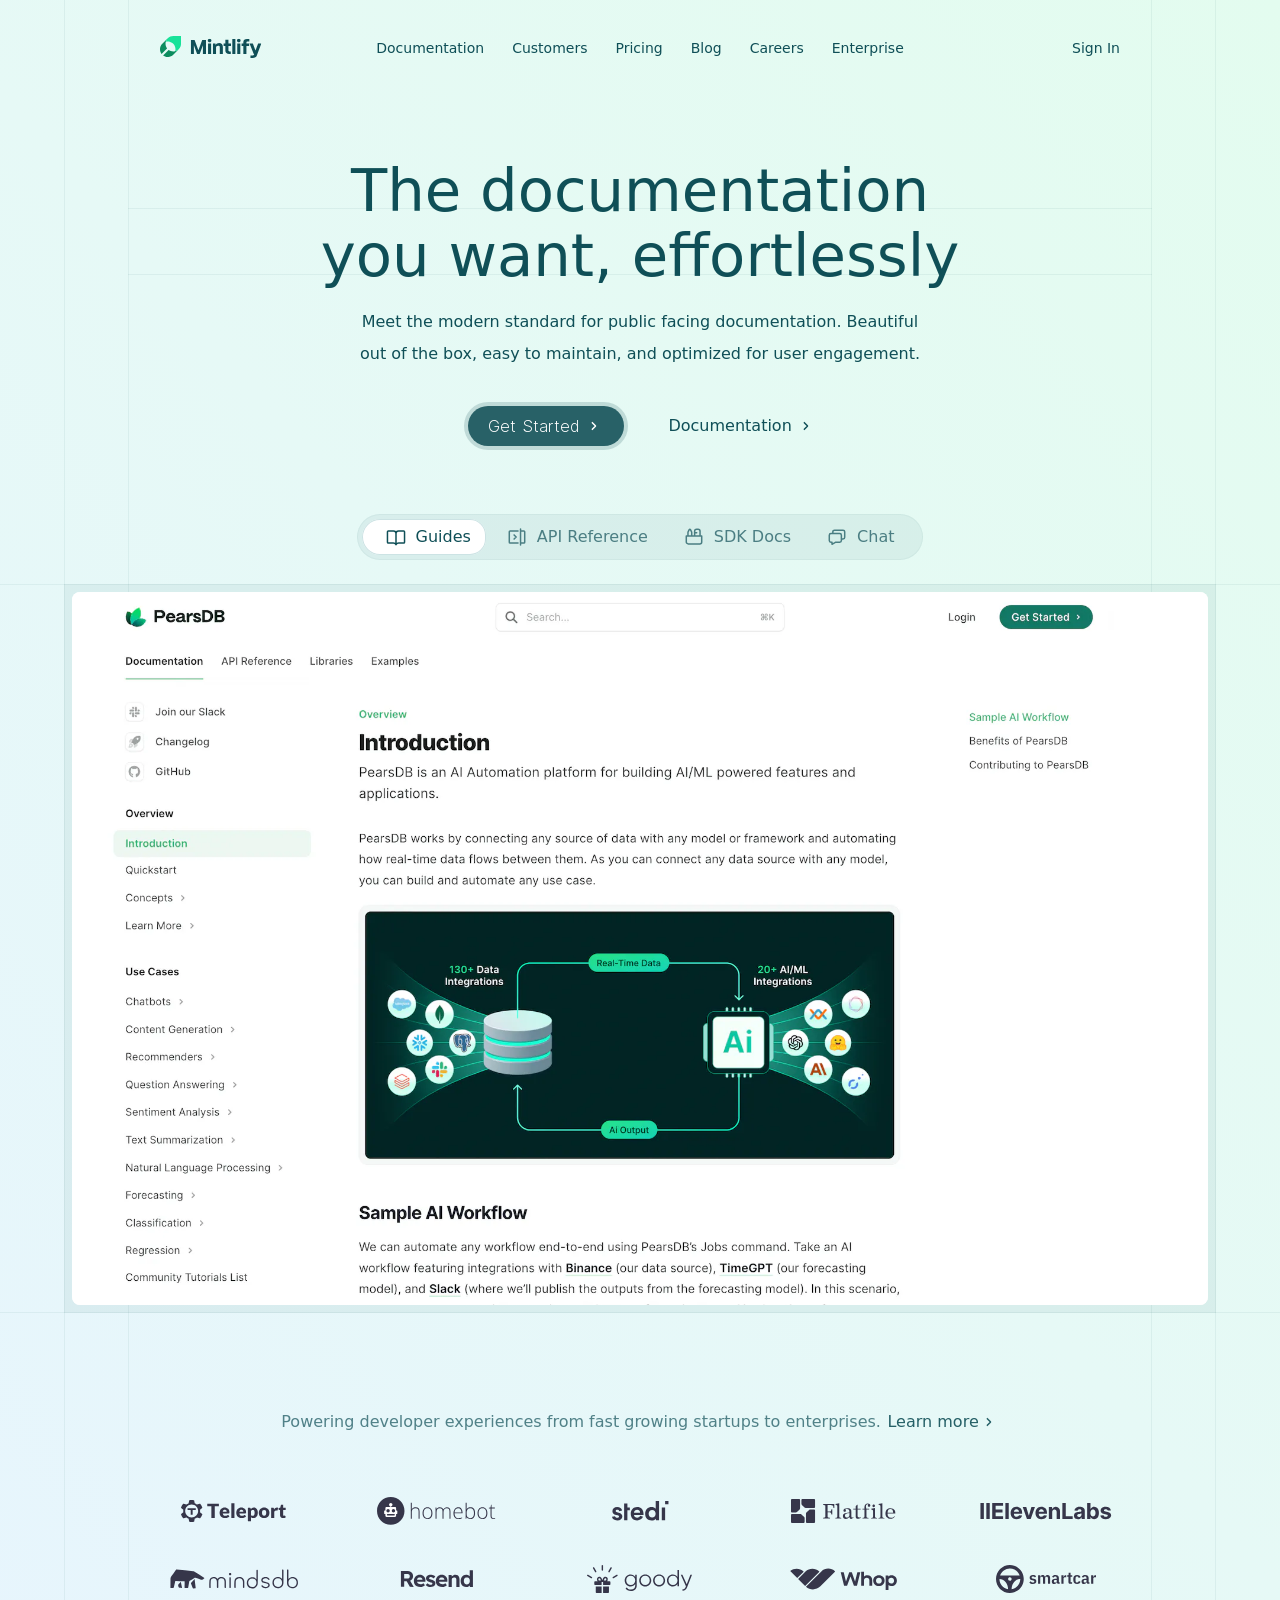
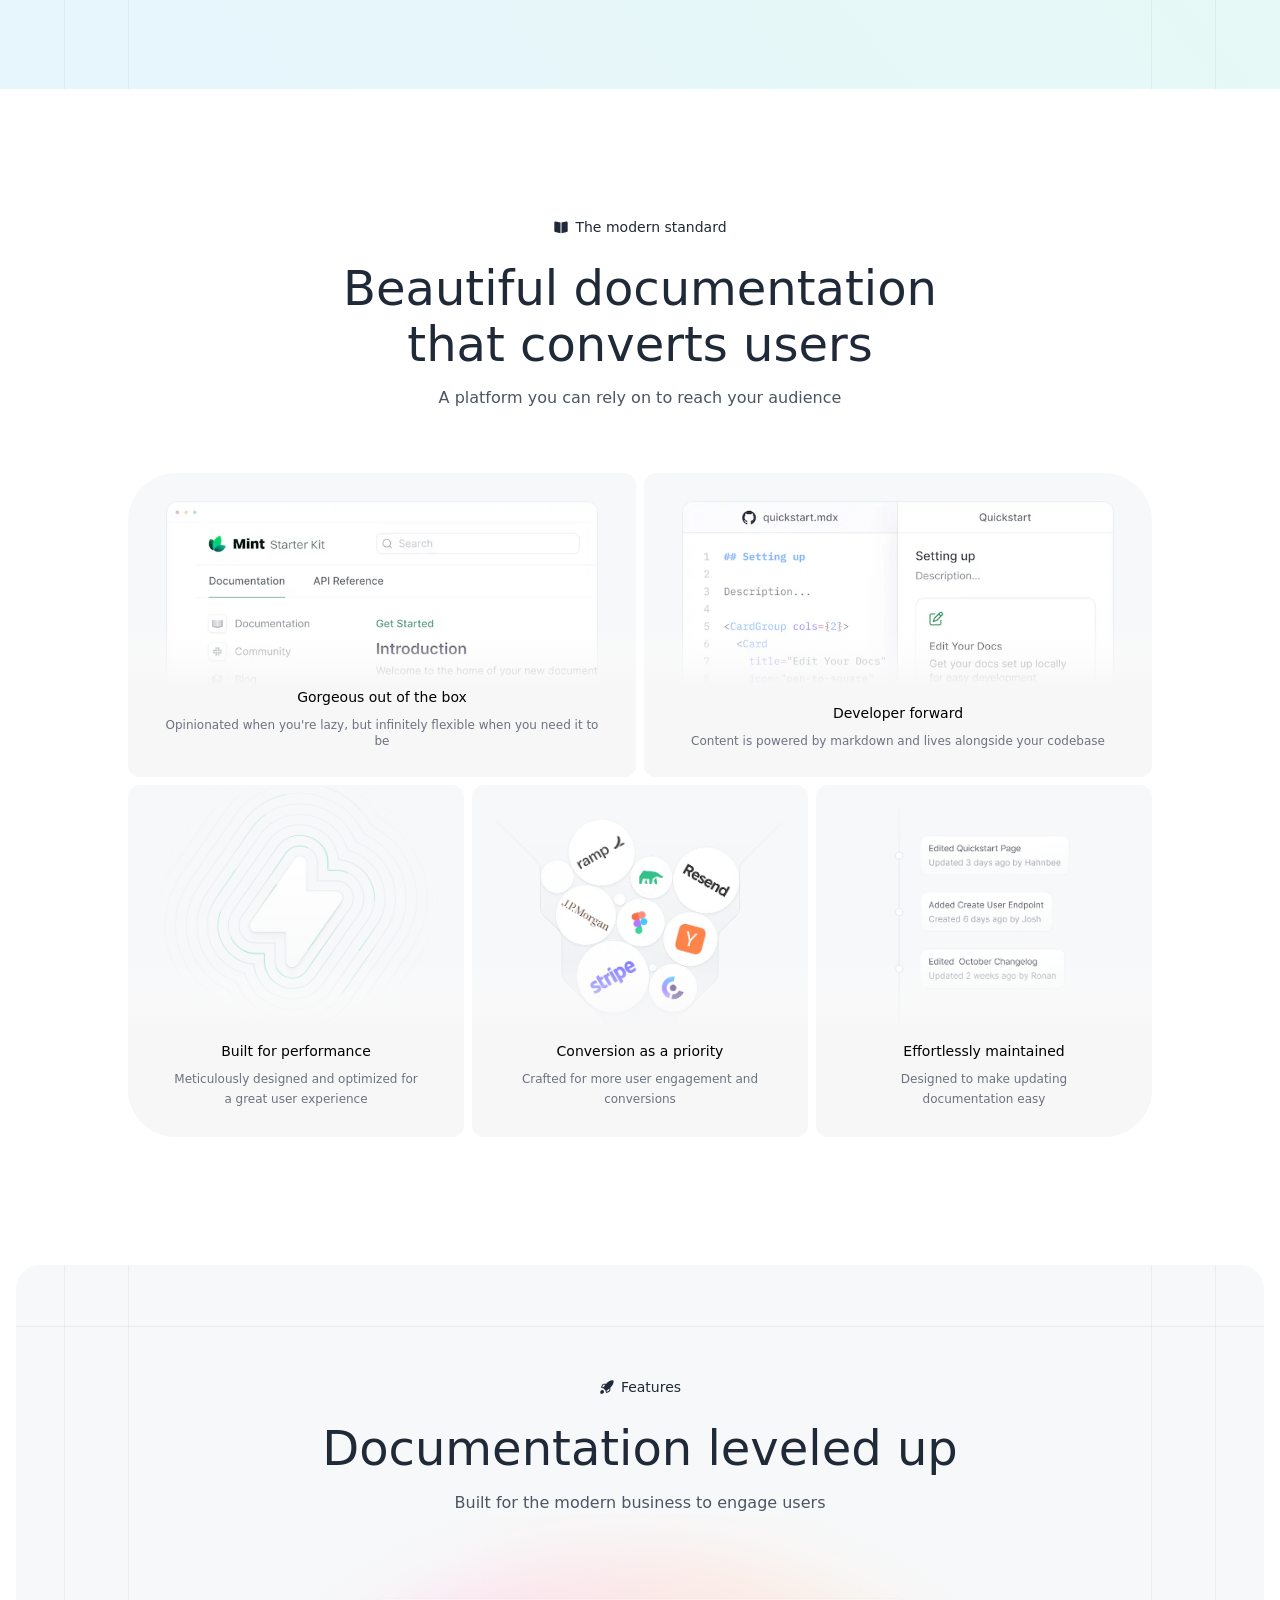
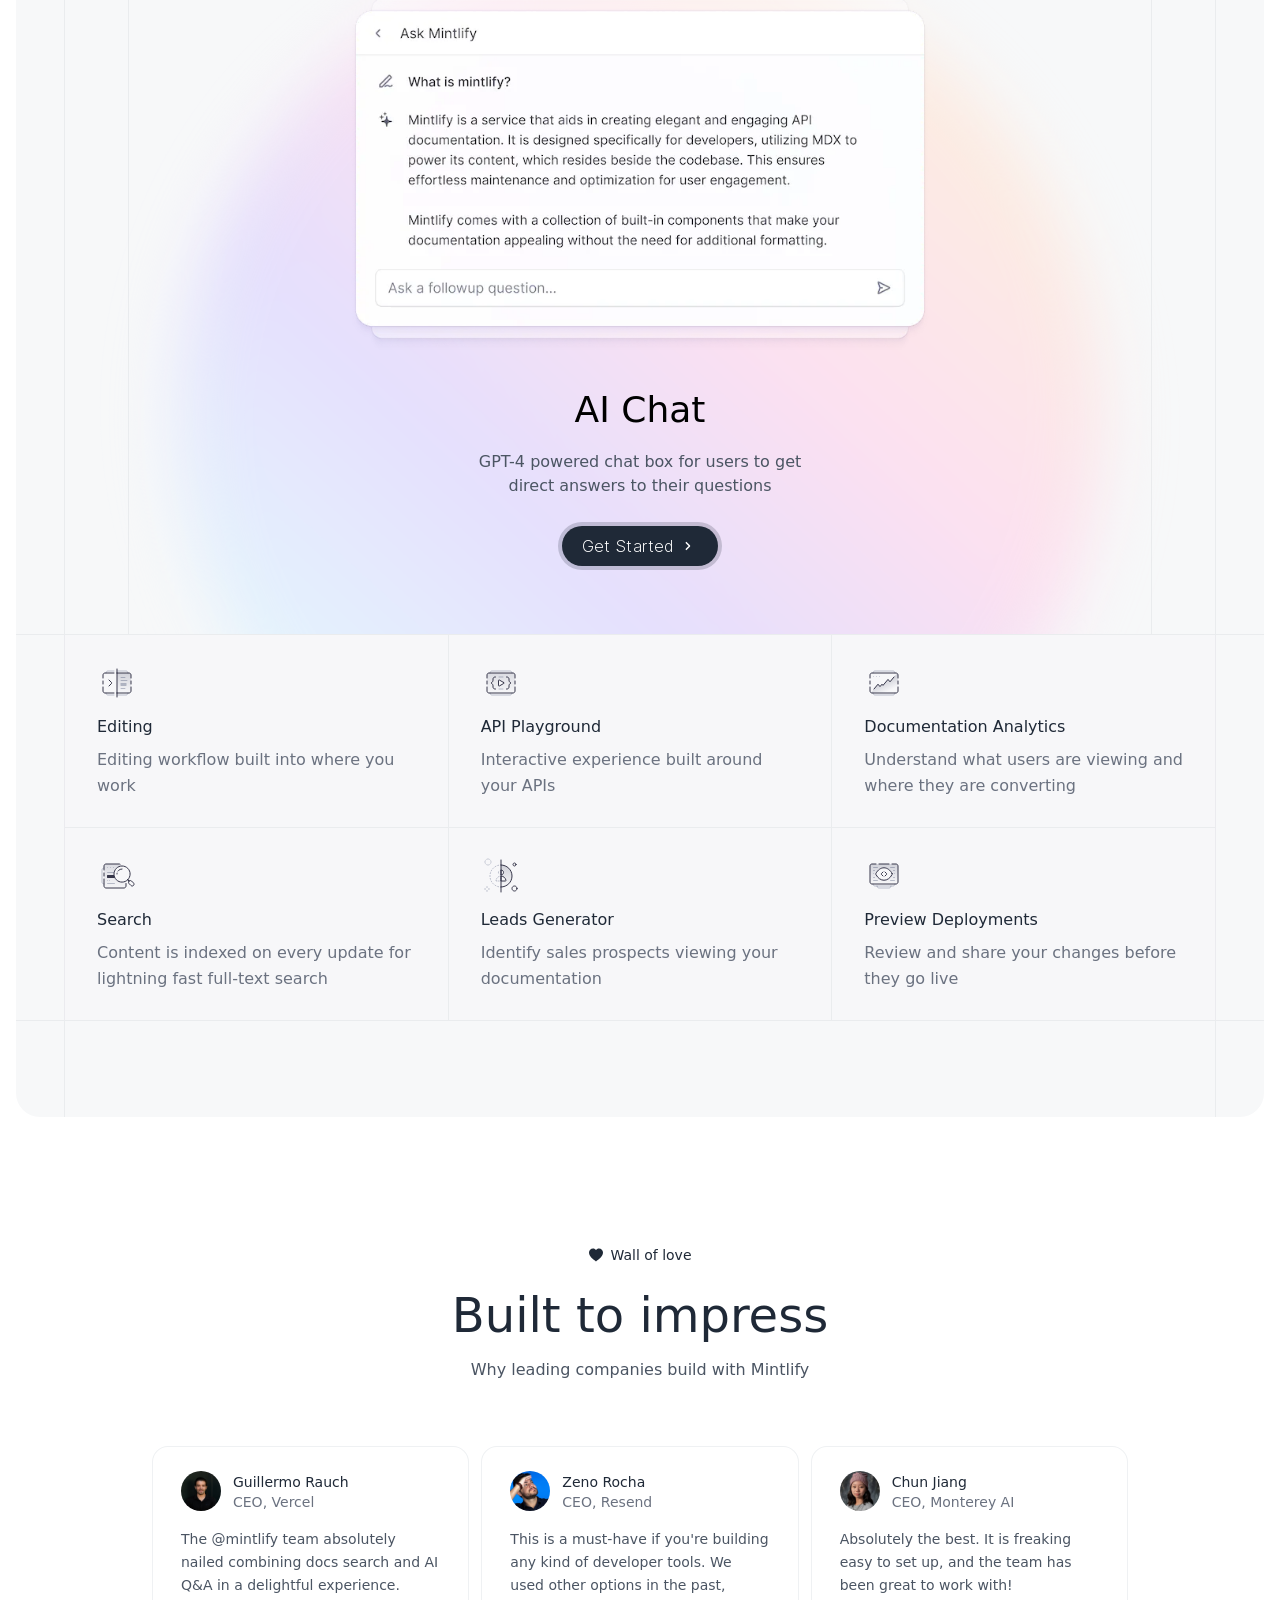
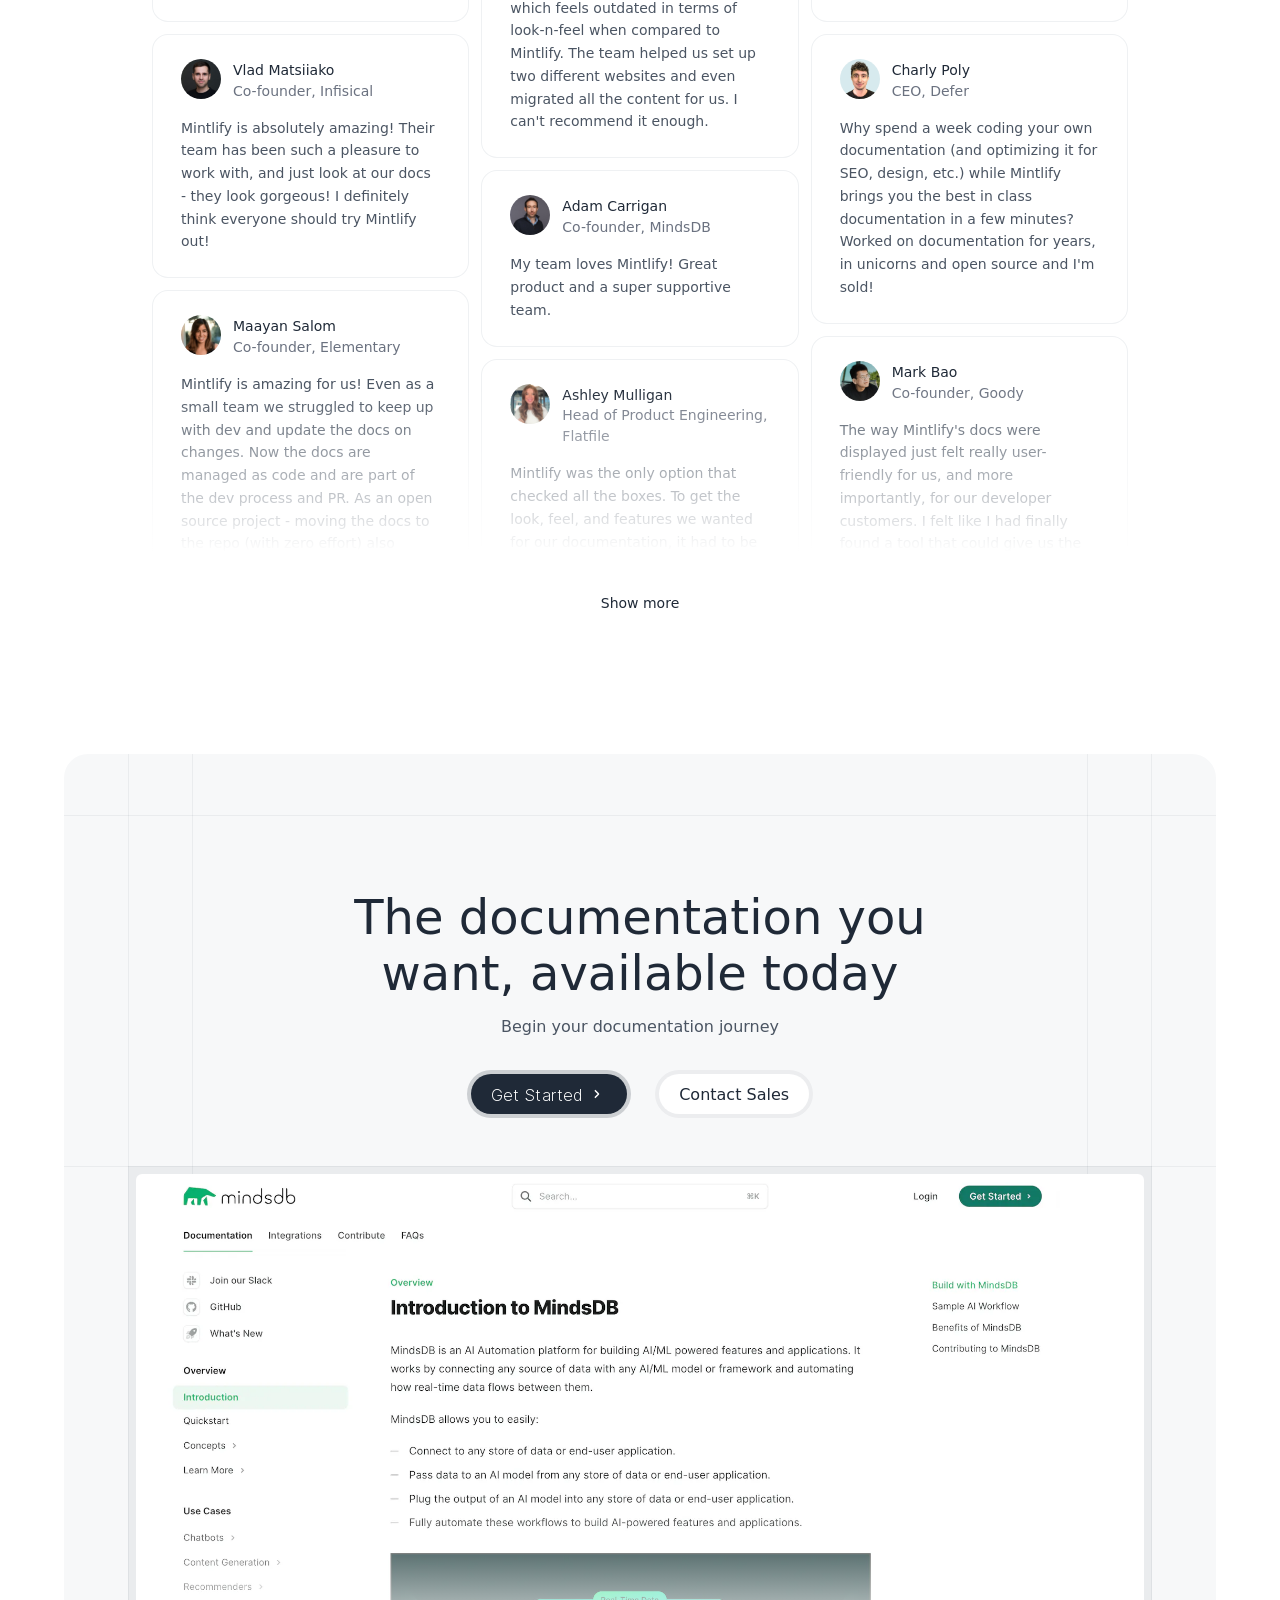
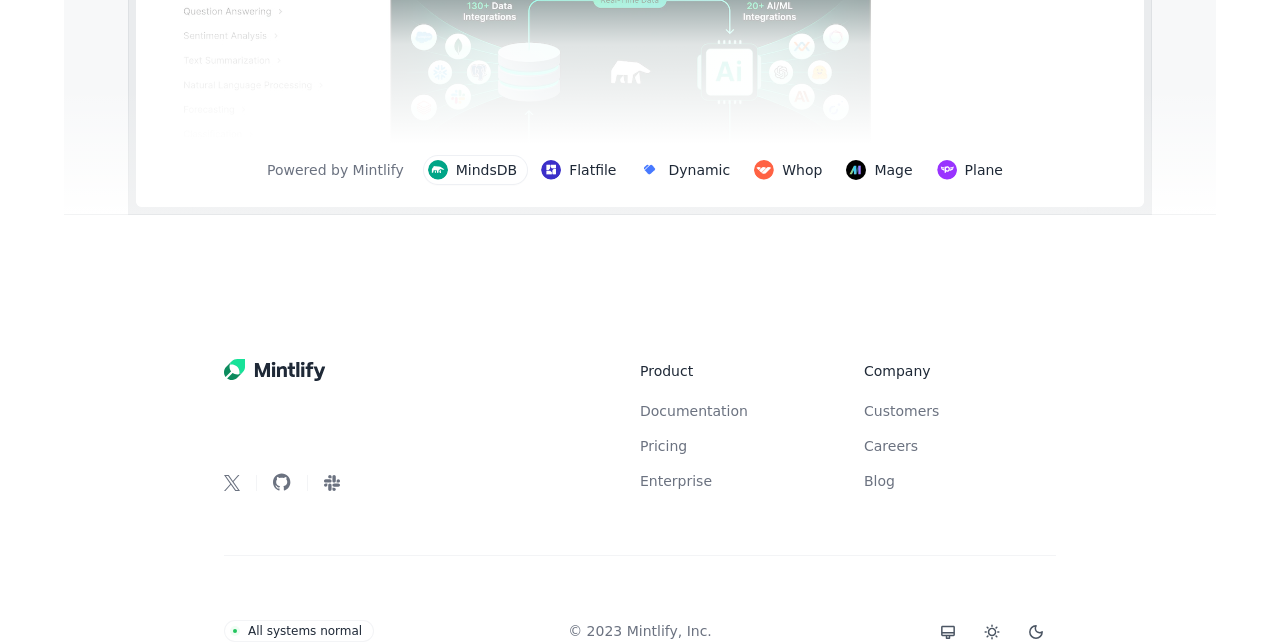
==== commit c0b4c437: "Remove hovers and animations, refine buttons Drop all hover and active states, transitions, smooth s" ====
--- a/index.html
+++ b/index.html
@@ -83,27 +83,27 @@
 
     <div class="bento">
       <article class="bento-card bento-card--wide bento-card--1">
-        <img class="art" src="imgs/card-gorgeous.png" width="640" height="409" alt="" loading="lazy">
+        <img class="art" src="imgs/card-gorgeous.png" width="640" height="409" alt="">
         <h3>Gorgeous out of the box</h3>
         <p>Opinionated when you're lazy, but infinitely flexible when you need it to be</p>
       </article>
       <article class="bento-card bento-card--wide bento-card--2">
-        <img class="art" src="imgs/card-developer.png" width="640" height="409" alt="" loading="lazy">
+        <img class="art" src="imgs/card-developer.png" width="640" height="409" alt="">
         <h3>Developer forward</h3>
         <p>Content is powered by markdown and lives alongside your codebase</p>
       </article>
       <article class="bento-card bento-card--3">
-        <img class="art" src="imgs/card-performance.png" width="640" height="642" alt="" loading="lazy">
+        <img class="art" src="imgs/card-performance.png" width="640" height="642" alt="">
         <h3>Built for performance</h3>
         <p>Meticulously designed and optimized for a great user experience</p>
       </article>
       <article class="bento-card bento-card--4">
-        <img class="art" src="imgs/card-conversion.png" width="640" height="775" alt="" loading="lazy">
+        <img class="art" src="imgs/card-conversion.png" width="640" height="775" alt="">
         <h3>Conversion as a priority</h3>
         <p>Crafted for more user engagement and conversions</p>
       </article>
       <article class="bento-card bento-card--5">
-        <img class="art" src="imgs/card-maintained.png" width="640" height="781" alt="" loading="lazy">
+        <img class="art" src="imgs/card-maintained.png" width="640" height="781" alt="">
         <h3>Effortlessly maintained</h3>
         <p>Designed to make updating documentation easy</p>
       </article>
@@ -124,7 +124,7 @@
       <div class="ai">
         <img class="ai-glow" src="imgs/color-wheel.svg" width="928" height="928" alt="">
 
-        <img class="chat" src="imgs/ai-chat.png" width="1080" height="511" alt="Ask Mintlify chat window answering the question &quot;What is mintlify?&quot;" loading="lazy">
+        <img class="chat" src="imgs/ai-chat.png" width="1080" height="511" alt="Ask Mintlify chat window answering the question &quot;What is mintlify?&quot;">
 
         <div class="ai-copy">
           <h3>AI Chat</h3>
@@ -181,41 +181,41 @@
     <div class="wall">
       <div class="wall-cols">
         <figure class="quote">
-          <figcaption><img class="ava" src="imgs/guillermo.jpg" width="40" height="40" alt="" loading="lazy"><span><b>Guillermo Rauch</b><small>CEO, Vercel</small></span></figcaption>
+          <figcaption><img class="ava" src="imgs/guillermo.jpg" width="40" height="40" alt=""><span><b>Guillermo Rauch</b><small>CEO, Vercel</small></span></figcaption>
           <blockquote>The @mintlify team absolutely nailed combining docs search and AI Q&amp;A in a delightful experience.</blockquote>
         </figure>
         <figure class="quote">
-          <figcaption><img class="ava" src="imgs/vlad.jpg" width="40" height="40" alt="" loading="lazy"><span><b>Vlad Matsiiako</b><small>Co-founder, Infisical</small></span></figcaption>
+          <figcaption><img class="ava" src="imgs/vlad.jpg" width="40" height="40" alt=""><span><b>Vlad Matsiiako</b><small>Co-founder, Infisical</small></span></figcaption>
           <blockquote>Mintlify is absolutely amazing! Their team has been such a pleasure to work with, and just look at our docs - they look gorgeous! I definitely think everyone should try Mintlify out!</blockquote>
         </figure>
         <figure class="quote">
-          <figcaption><img class="ava" src="imgs/maayan.jpg" width="40" height="40" alt="" loading="lazy"><span><b>Maayan Salom</b><small>Co-founder, Elementary</small></span></figcaption>
+          <figcaption><img class="ava" src="imgs/maayan.jpg" width="40" height="40" alt=""><span><b>Maayan Salom</b><small>Co-founder, Elementary</small></span></figcaption>
           <blockquote>Mintlify is amazing for us! Even as a small team we struggled to keep up with dev and update the docs on changes. Now the docs are managed as code and are part of the dev process and PR. As an open source project - moving the docs to the repo (with zero effort) also enabled our community to help us maintain and fix problems as contributors. Our devs and our users love it.</blockquote>
         </figure>
 
         <figure class="quote">
-          <figcaption><img class="ava" src="imgs/zeno.jpg" width="40" height="40" alt="" loading="lazy"><span><b>Zeno Rocha</b><small>CEO, Resend</small></span></figcaption>
+          <figcaption><img class="ava" src="imgs/zeno.jpg" width="40" height="40" alt=""><span><b>Zeno Rocha</b><small>CEO, Resend</small></span></figcaption>
           <blockquote>This is a must-have if you're building any kind of developer tools. We used other options in the past, which feels outdated in terms of look-n-feel when compared to Mintlify. The team helped us set up two different websites and even migrated all the content for us. I can't recommend it enough.</blockquote>
         </figure>
         <figure class="quote">
-          <figcaption><img class="ava" src="imgs/adam.jpg" width="40" height="40" alt="" loading="lazy"><span><b>Adam Carrigan</b><small>Co-founder, MindsDB</small></span></figcaption>
+          <figcaption><img class="ava" src="imgs/adam.jpg" width="40" height="40" alt=""><span><b>Adam Carrigan</b><small>Co-founder, MindsDB</small></span></figcaption>
           <blockquote>My team loves Mintlify! Great product and a super supportive team.</blockquote>
         </figure>
         <figure class="quote">
-          <figcaption><img class="ava" src="imgs/ashley.jpg" width="40" height="40" alt="" loading="lazy"><span><b>Ashley Mulligan</b><small>Head of Product Engineering, Flatfile</small></span></figcaption>
+          <figcaption><img class="ava" src="imgs/ashley.jpg" width="40" height="40" alt=""><span><b>Ashley Mulligan</b><small>Head of Product Engineering, Flatfile</small></span></figcaption>
           <blockquote>Mintlify was the only option that checked all the boxes. To get the look, feel, and features we wanted for our documentation, it had to be homegrown or Mintlify.</blockquote>
         </figure>
 
         <figure class="quote">
-          <figcaption><img class="ava" src="imgs/chun.jpg" width="40" height="40" alt="" loading="lazy"><span><b>Chun Jiang</b><small>CEO, Monterey AI</small></span></figcaption>
+          <figcaption><img class="ava" src="imgs/chun.jpg" width="40" height="40" alt=""><span><b>Chun Jiang</b><small>CEO, Monterey AI</small></span></figcaption>
           <blockquote>Absolutely the best. It is freaking easy to set up, and the team has been great to work with!</blockquote>
         </figure>
         <figure class="quote">
-          <figcaption><img class="ava" src="imgs/charly.jpg" width="40" height="40" alt="" loading="lazy"><span><b>Charly Poly</b><small>CEO, Defer</small></span></figcaption>
+          <figcaption><img class="ava" src="imgs/charly.jpg" width="40" height="40" alt=""><span><b>Charly Poly</b><small>CEO, Defer</small></span></figcaption>
           <blockquote>Why spend a week coding your own documentation (and optimizing it for SEO, design, etc.) while Mintlify brings you the best in class documentation in a few minutes? Worked on documentation for years, in unicorns and open source and I'm sold!</blockquote>
         </figure>
         <figure class="quote">
-          <figcaption><img class="ava" src="imgs/mark.jpg" width="40" height="40" alt="" loading="lazy"><span><b>Mark Bao</b><small>Co-founder, Goody</small></span></figcaption>
+          <figcaption><img class="ava" src="imgs/mark.jpg" width="40" height="40" alt=""><span><b>Mark Bao</b><small>Co-founder, Goody</small></span></figcaption>
           <blockquote>The way Mintlify's docs were displayed just felt really user-friendly for us, and more importantly, for our developer customers. I felt like I had finally found a tool that could give us the Stripe-level documentation we wanted.</blockquote>
         </figure>
       </div>
@@ -236,7 +236,7 @@
 
       <figure class="showcase">
         <div class="showcase-shot">
-          <img src="imgs/mindsdb-docs.png" width="1920" height="1206" alt="MindsDB documentation site built with Mintlify" loading="lazy">
+          <img src="imgs/mindsdb-docs.png" width="1920" height="1206" alt="MindsDB documentation site built with Mintlify">
         </div>
         <figcaption class="powered">
           <span class="powered-label">Powered by Mintlify</span>
@@ -285,4 +285,4 @@
 </footer>
 
 </body>
-</html>
+</html>
--- a/styles.css
+++ b/styles.css
@@ -38,12 +38,12 @@
 @font-face { font-family: "Inter"; src: url("fonts/inter3-400.woff2") format("woff2"); font-weight: 400; font-style: normal; font-display: swap; }
 @font-face { font-family: "Inter"; src: url("fonts/inter3-500.woff2") format("woff2"); font-weight: 500; font-style: normal; font-display: swap; }
 /* змінний Inter 3.19 — лише для білого тексту на темних кнопках: Chrome малює світлий текст
-   на темному тлі «жирніше», ніж Figma, тому там накреслення 320 (ширина як у 400) */
+   на темному тлі «жирніше», ніж Figma, тому там накреслення 270 (ширина як у 400) */
 @font-face { font-family: "Inter Var"; src: url("fonts/inter3-var.woff2") format("woff2"); font-weight: 100 900; font-style: normal; font-display: swap; }
 
 /* ============ BASE ============ */
 *, *::before, *::after { box-sizing: border-box; }
-html { -webkit-text-size-adjust: 100%; scroll-behavior: smooth; }
+html { -webkit-text-size-adjust: 100%; }
 body {
   margin: 0;
   background: var(--white);
@@ -73,7 +73,6 @@
   background: var(--ink);
   color: #fff;
   font-size: 14px;
-  transition: top .2s ease;
 }
 .skip-link:focus { top: 16px; }
 
@@ -119,11 +118,8 @@
   font-weight: 400;
   line-height: 24px;
   white-space: nowrap;
-  transition: background-color .2s ease, box-shadow .2s ease, transform .2s ease;
 }
 .btn img, .btn-link img { width: 20px; height: 20px; }
-.btn:hover { transform: translateY(-1px); }
-.btn:active { transform: translateY(0); }
 
 .btn--teal {
   padding-right: 20px;
@@ -131,22 +127,19 @@
   color: #fff;
   box-shadow: 0 0 0 4px rgba(40, 97, 103, .2);
 }
-.btn--teal:hover { background: #22545a; }
 
 .btn--ink {
   background: var(--ink);
   color: #fff;
   box-shadow: 0 0 0 4px rgba(31, 41, 55, .2);
 }
-.btn--ink:hover { background: #111827; }
 .btn--sm { height: 40px; }
 
 .btn--ghost {
   background: #fff;
   color: var(--ink);
-  box-shadow: 0 0 0 4px rgba(243, 244, 246, 1);
-}
-.btn--ghost:hover { background: #fafafa; }
+  box-shadow: 0 0 0 4px #ecedef;   /* Figma: (236,237,239) */
+}
 
 .btn-link {
   display: inline-flex;
@@ -156,8 +149,6 @@
   line-height: 24px;
   color: #0f4f57;
 }
-.btn-link img { transition: transform .2s ease; }
-.btn-link:hover img { transform: translateX(3px); }
 
 .cta-row {
   display: flex;
@@ -200,8 +191,6 @@
   line-height: 20px;
   color: #0f4f57;
 }
-.nav-links a, .nav-signin { transition: opacity .2s ease; }
-.nav-links a:hover, .nav-signin:hover { opacity: .7; }
 .nav-signin { font-size: 14px; line-height: 20px; color: #0f4f57; }
 
 .hero-content {
@@ -338,7 +327,6 @@
   color: rgba(15, 79, 87, .9);
   font-weight: 500;
 }
-.logos-title a:hover { text-decoration: underline; }
 .logos-title img { width: 20px; height: 20px; }
 .logos-grid {
   display: grid;
@@ -352,8 +340,6 @@
   align-items: center;
   justify-content: center;
 }
-.logos-grid img { transition: opacity .2s ease; }
-.logos-grid li:hover img { opacity: .7; }
 
 /* ============ SECTION HEADINGS ============ */
 .eyebrow {                   /* блочний flex: висота не залежить від метрик шрифту/DPR */
@@ -407,7 +393,6 @@
   border-radius: 12px;
   background: #f7f8f9;
   overflow: hidden;
-  transition: box-shadow .25s ease, transform .25s ease;
 }
 .bento-card::after {        /* затемнення ілюстрації до кольору картки */
   content: "";
@@ -422,7 +407,6 @@
 .bento-card--2 { border-top-right-radius: 48px; }
 .bento-card--3 { border-bottom-left-radius: 48px; }
 .bento-card--5 { border-bottom-right-radius: 48px; }
-.bento-card:hover { box-shadow: 0 10px 30px rgba(16, 24, 40, .06); transform: translateY(-2px); }
 .bento-card h3, .bento-card p { position: relative; z-index: 1; }
 .bento-card h3 {
   font-size: 14px;
@@ -445,9 +429,7 @@
   bottom: 0;
   height: auto;
   pointer-events: none;
-  transition: transform .4s ease;
-}
-.bento-card:hover .art { transform: scale(1.02); }
+}
 .bento-card--3 .art { bottom: 64px; }
 .bento-card--4 .art { bottom: 16px; }
 .bento-card--5 .art { left: 10.12%; width: 80%; bottom: 24.26px; }
@@ -555,9 +537,7 @@
 .feature-grid li {
   padding: 28px 32px 0;
   background: #f7f7f9;
-  transition: background-color .2s ease;
-}
-.feature-grid li:hover { background: #fbfbfc; }
+}
 .feature-grid img { width: 40px; height: 40px; }
 .feature-grid h3 {
   margin-top: 12px;
@@ -646,9 +626,7 @@
   border-radius: var(--pill);
   font-size: 14px;
   color: #1f2937;
-  transition: background-color .2s ease;
-}
-.show-more:hover { background: var(--panel); }
+}
 
 /* ============ FINAL CTA (Figma: 144 → 1296, 1061.5px) ============ */
 .final {
@@ -731,10 +709,9 @@
   padding: 0 10px 0 4px;
   border-radius: var(--pill);
   color: #1f2937;
-  transition: background-color .2s ease, border-color .2s ease;
 }
 .pw img { width: 20px; height: 20px; border-radius: 50%; }
-.pw.is-active, .pw:hover { background: #fff; box-shadow: 0 0 0 1px #eef0f4, 0 1px 2px rgba(16, 24, 40, .05); }   /* зовнішній штрих Figma */
+.pw.is-active { background: #fff; box-shadow: 0 0 0 1px #eef0f4, 0 1px 2px rgba(16, 24, 40, .05); }   /* зовнішній штрих Figma */
 
 /* ============ FOOTER (Figma: 272 → 1168) ============ */
 .footer {
@@ -758,12 +735,10 @@
   margin: 0 16px;
   background: #f3f4f6;
 }
-.socials a { display: inline-flex; transition: opacity .2s ease; }
-.socials a:hover { opacity: .7; }
+.socials a { display: inline-flex; }
 .footer-col h2 { padding-top: .5px; font-size: 14px; line-height: 20px; font-weight: 400; color: #1f2937; }
 .footer-col ul { display: grid; gap: 14px; margin-top: 20.5px; }
-.footer-col a { display: block; font-size: 14px; line-height: 21px; color: #6b7280; transition: color .2s ease; }
-.footer-col a:hover { color: #1f2937; }
+.footer-col a { display: block; font-size: 14px; line-height: 21px; color: #6b7280; }
 
 .footer-bottom {
   display: grid;
@@ -818,9 +793,7 @@
   width: 40px;
   height: 24px;
   border-radius: 6px;
-  transition: background-color .2s ease;
-}
-.theme button:hover { background: #f3f4f6; }
+}
 .theme img { width: 16px; height: 16px; }
 
 /* ============ GLYPH OFFSETS ============
@@ -835,7 +808,7 @@
 .hero-sub { top: .77px; }
 .btn--teal .t, .btn-link .t { top: .78px; }
 .btn--ink .t { top: .64px; }
-.btn--teal .t, .btn--ink .t { font-family: "Inter Var", "Inter", sans-serif; font-weight: 320; letter-spacing: .07px; }
+.btn--teal .t, .btn--ink .t { font-family: "Inter Var", "Inter", sans-serif; font-weight: 270; letter-spacing: .114px; }
 .btn--ghost .t { top: .46px; }
 .tab .t { top: .64px; }
 .logos-title { top: .55px; }
@@ -927,11 +900,3 @@
   .cta-row { flex-direction: column; }
   .hero .cta-row .btn { width: 100%; max-width: 280px; }
 }
-
-@media (prefers-reduced-motion: reduce) {
-  *, *::before, *::after {
-    animation: none !important;
-    transition: none !important;
-    scroll-behavior: auto !important;
-  }
-}
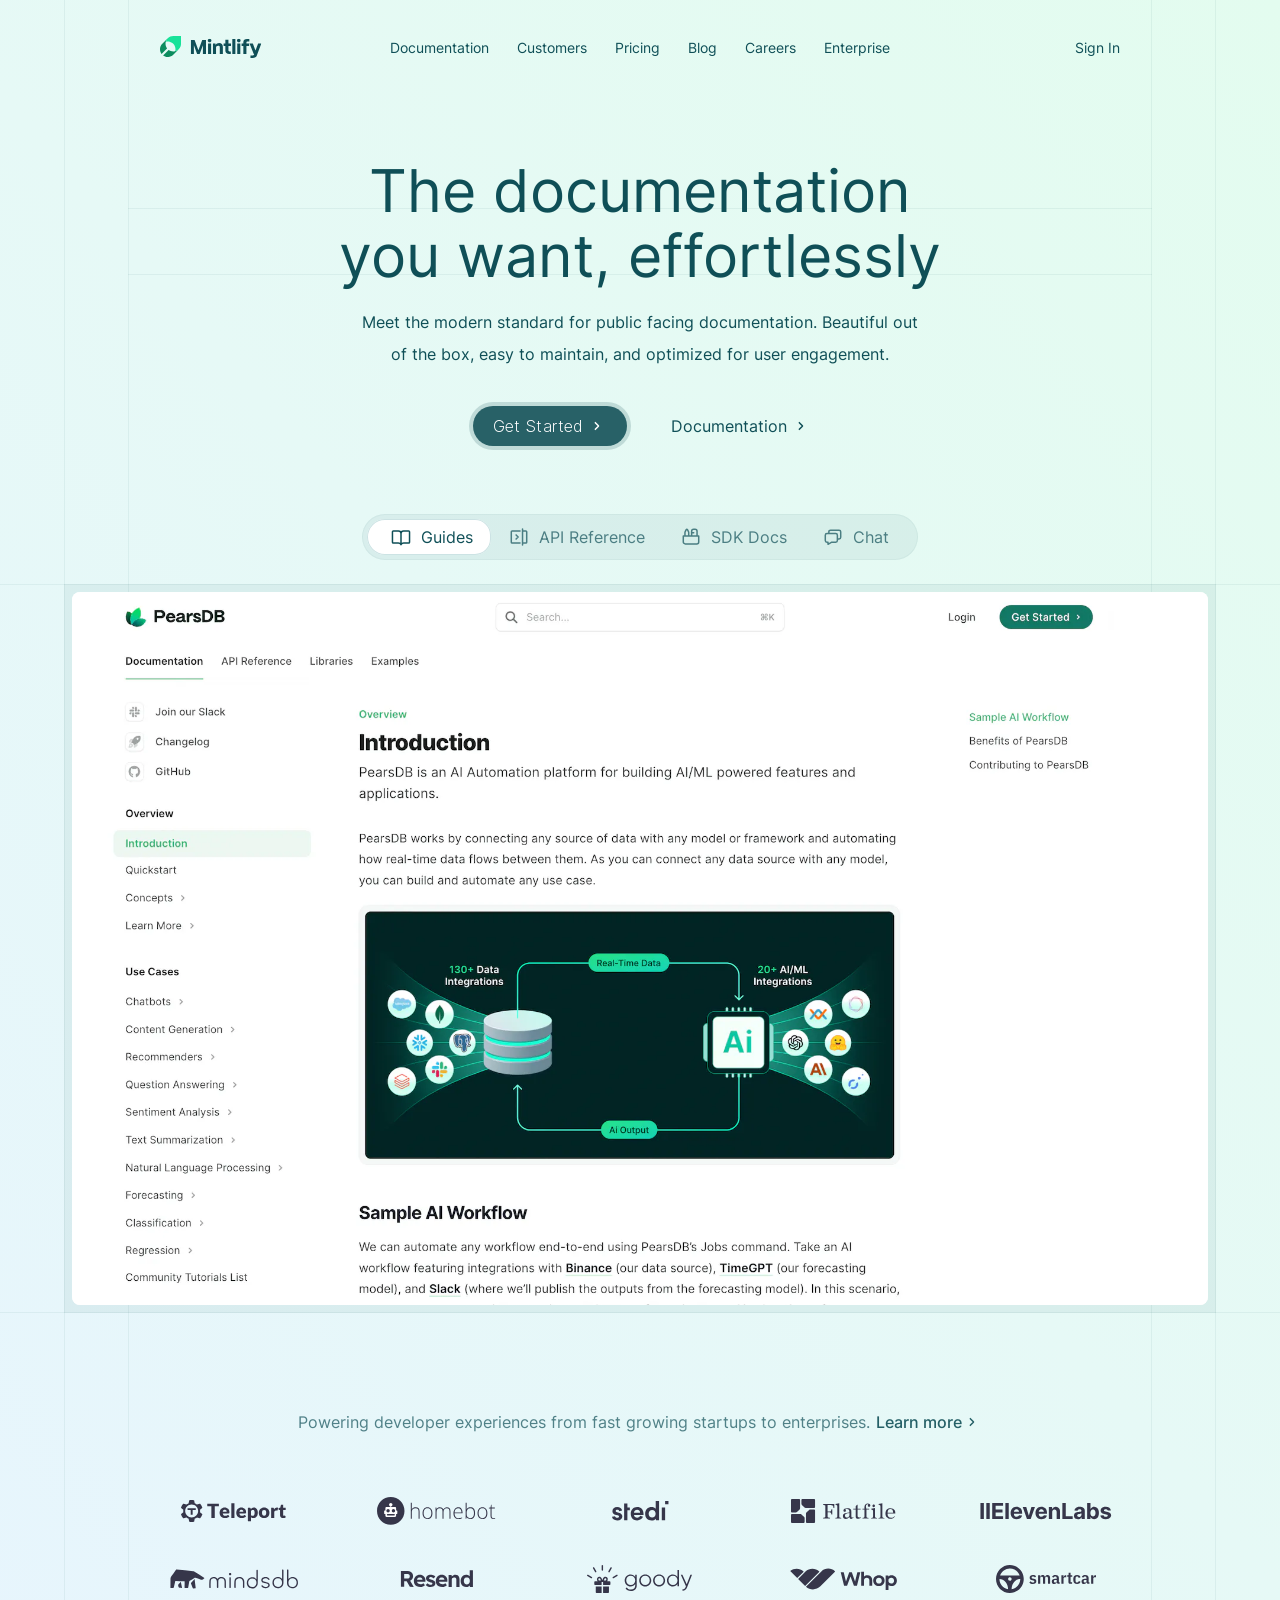
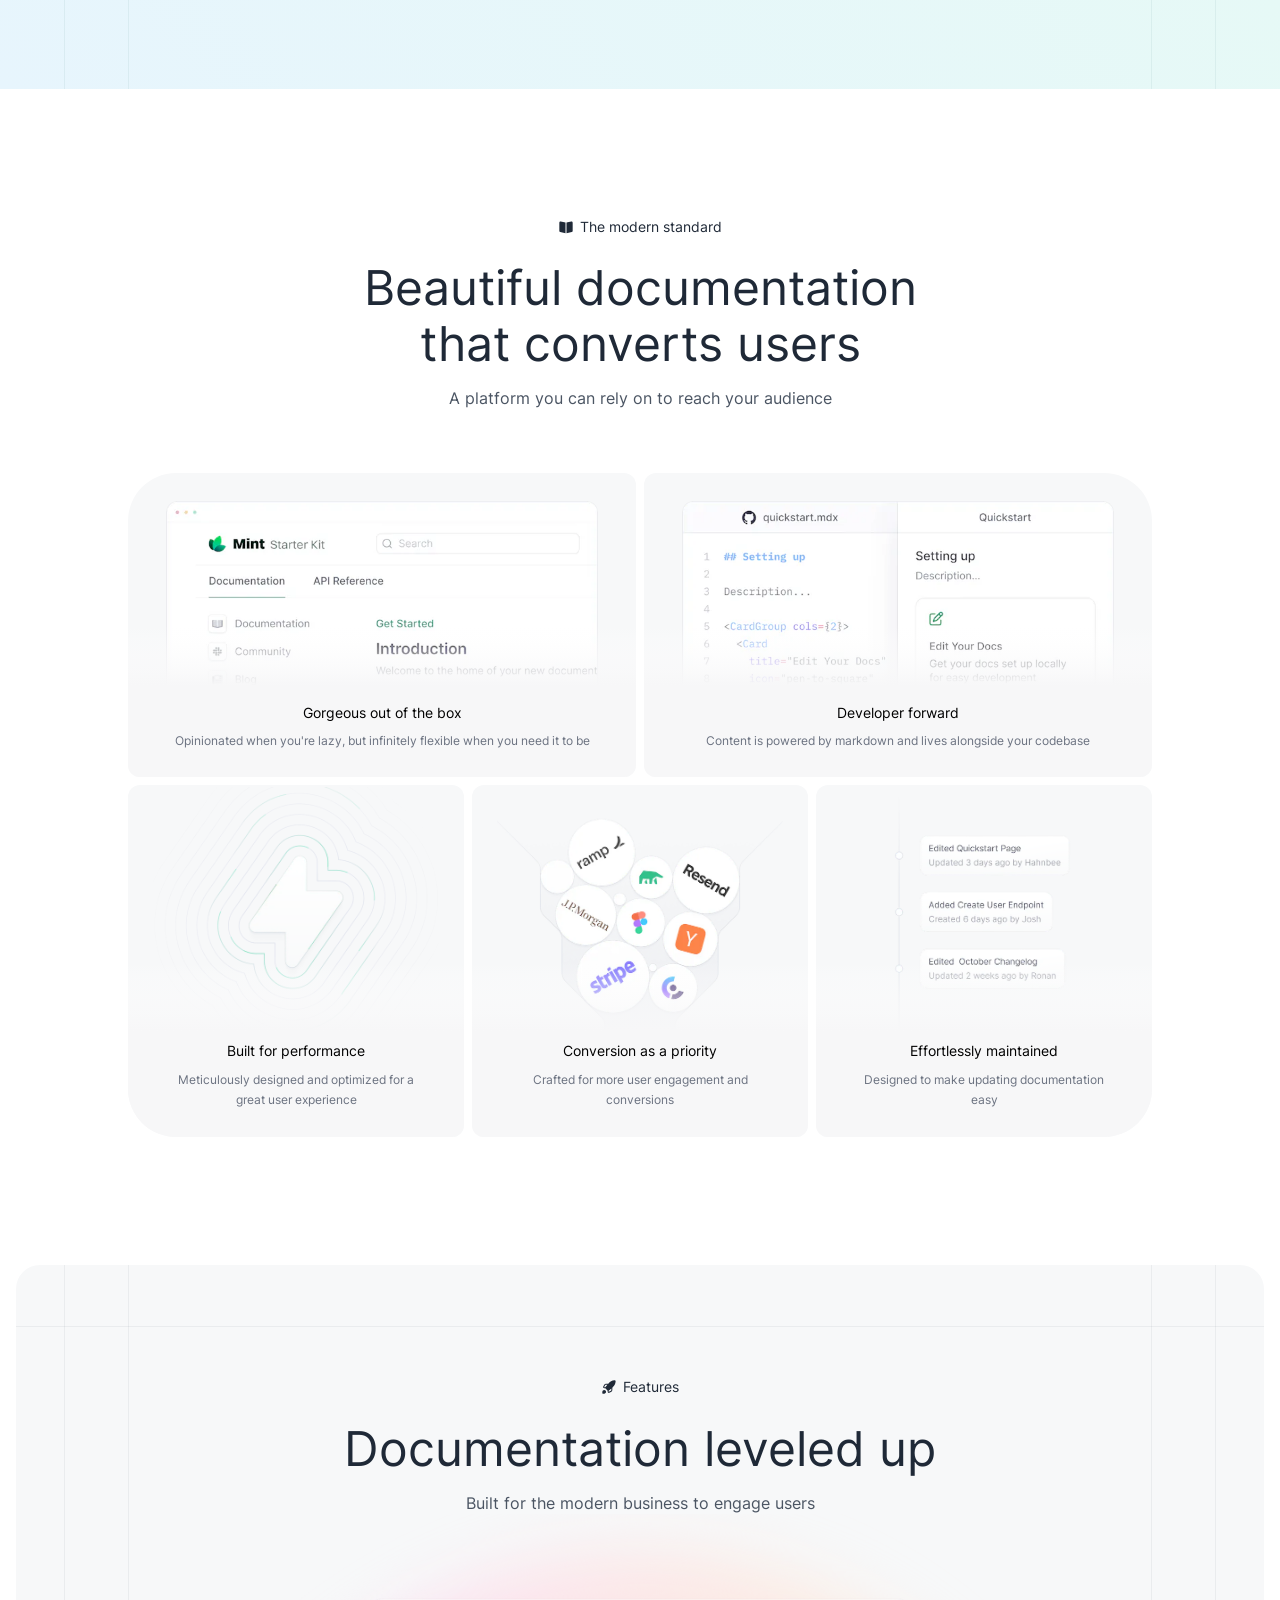
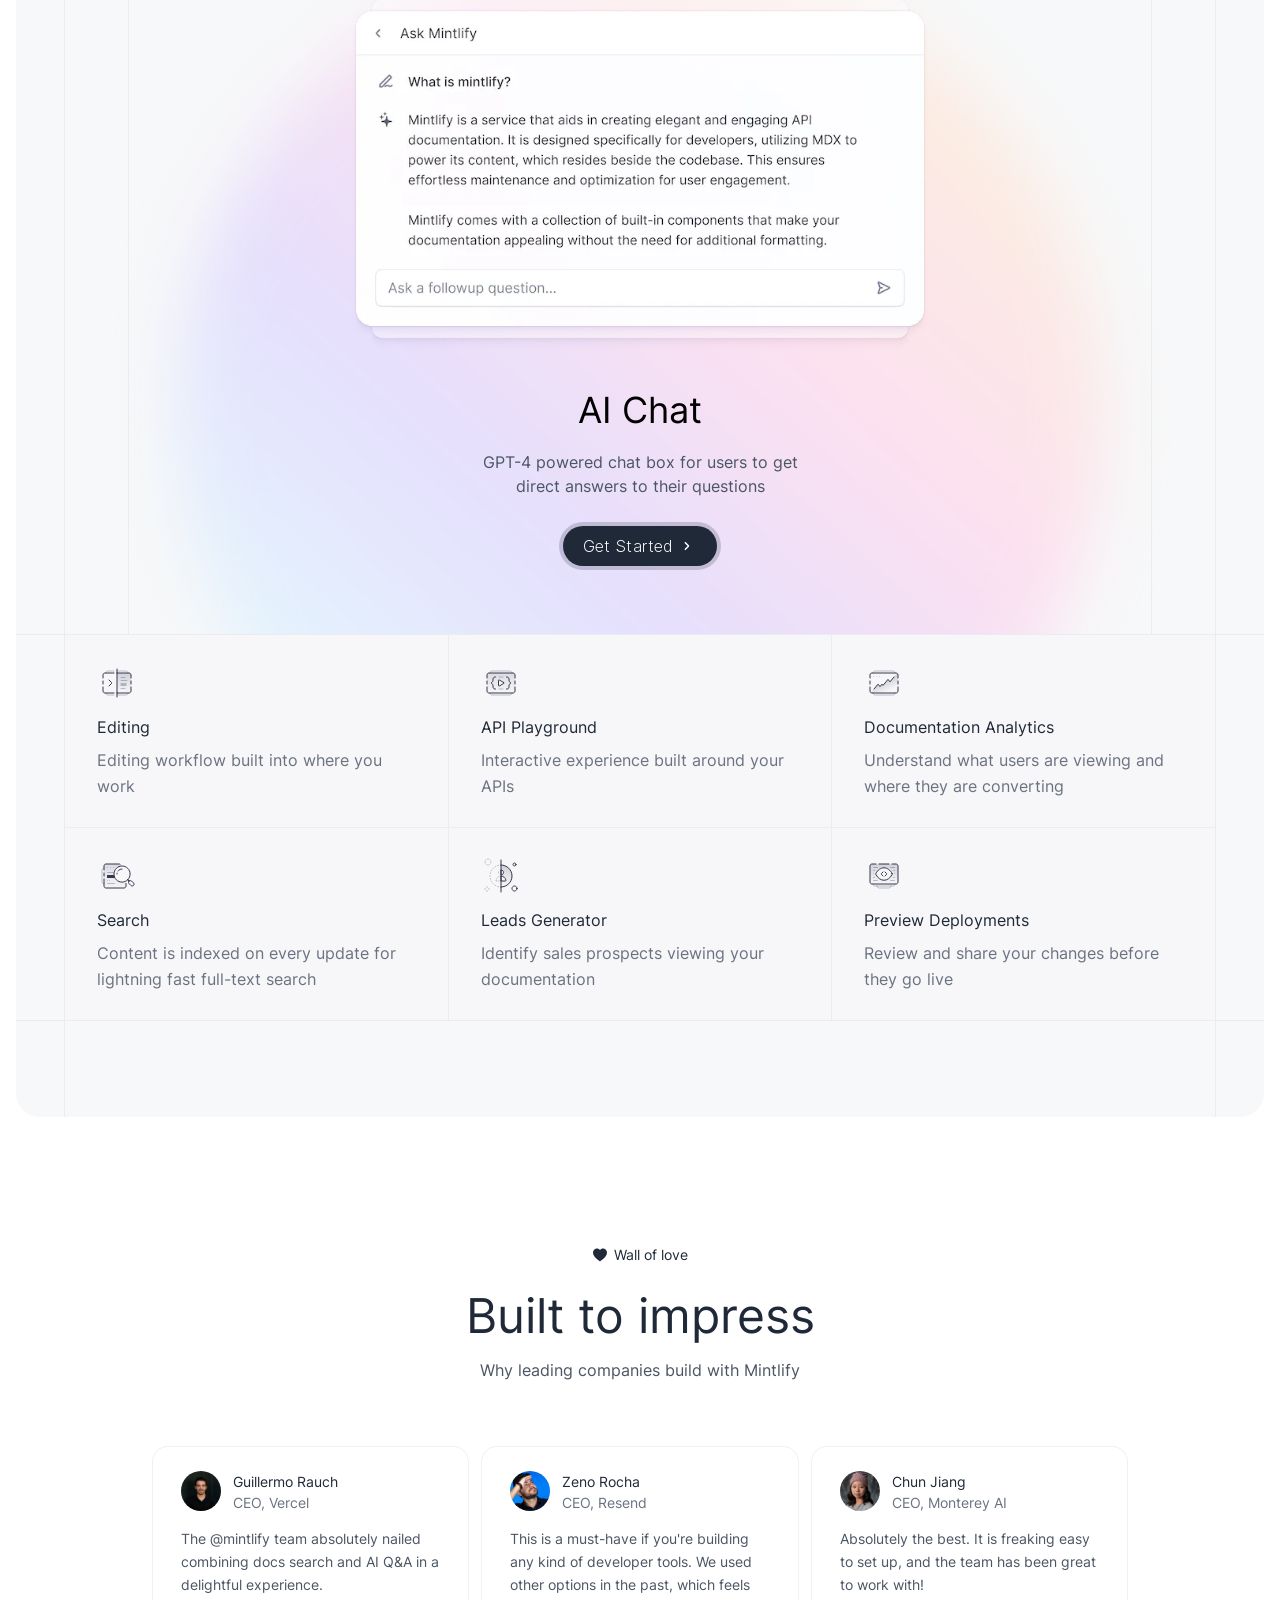
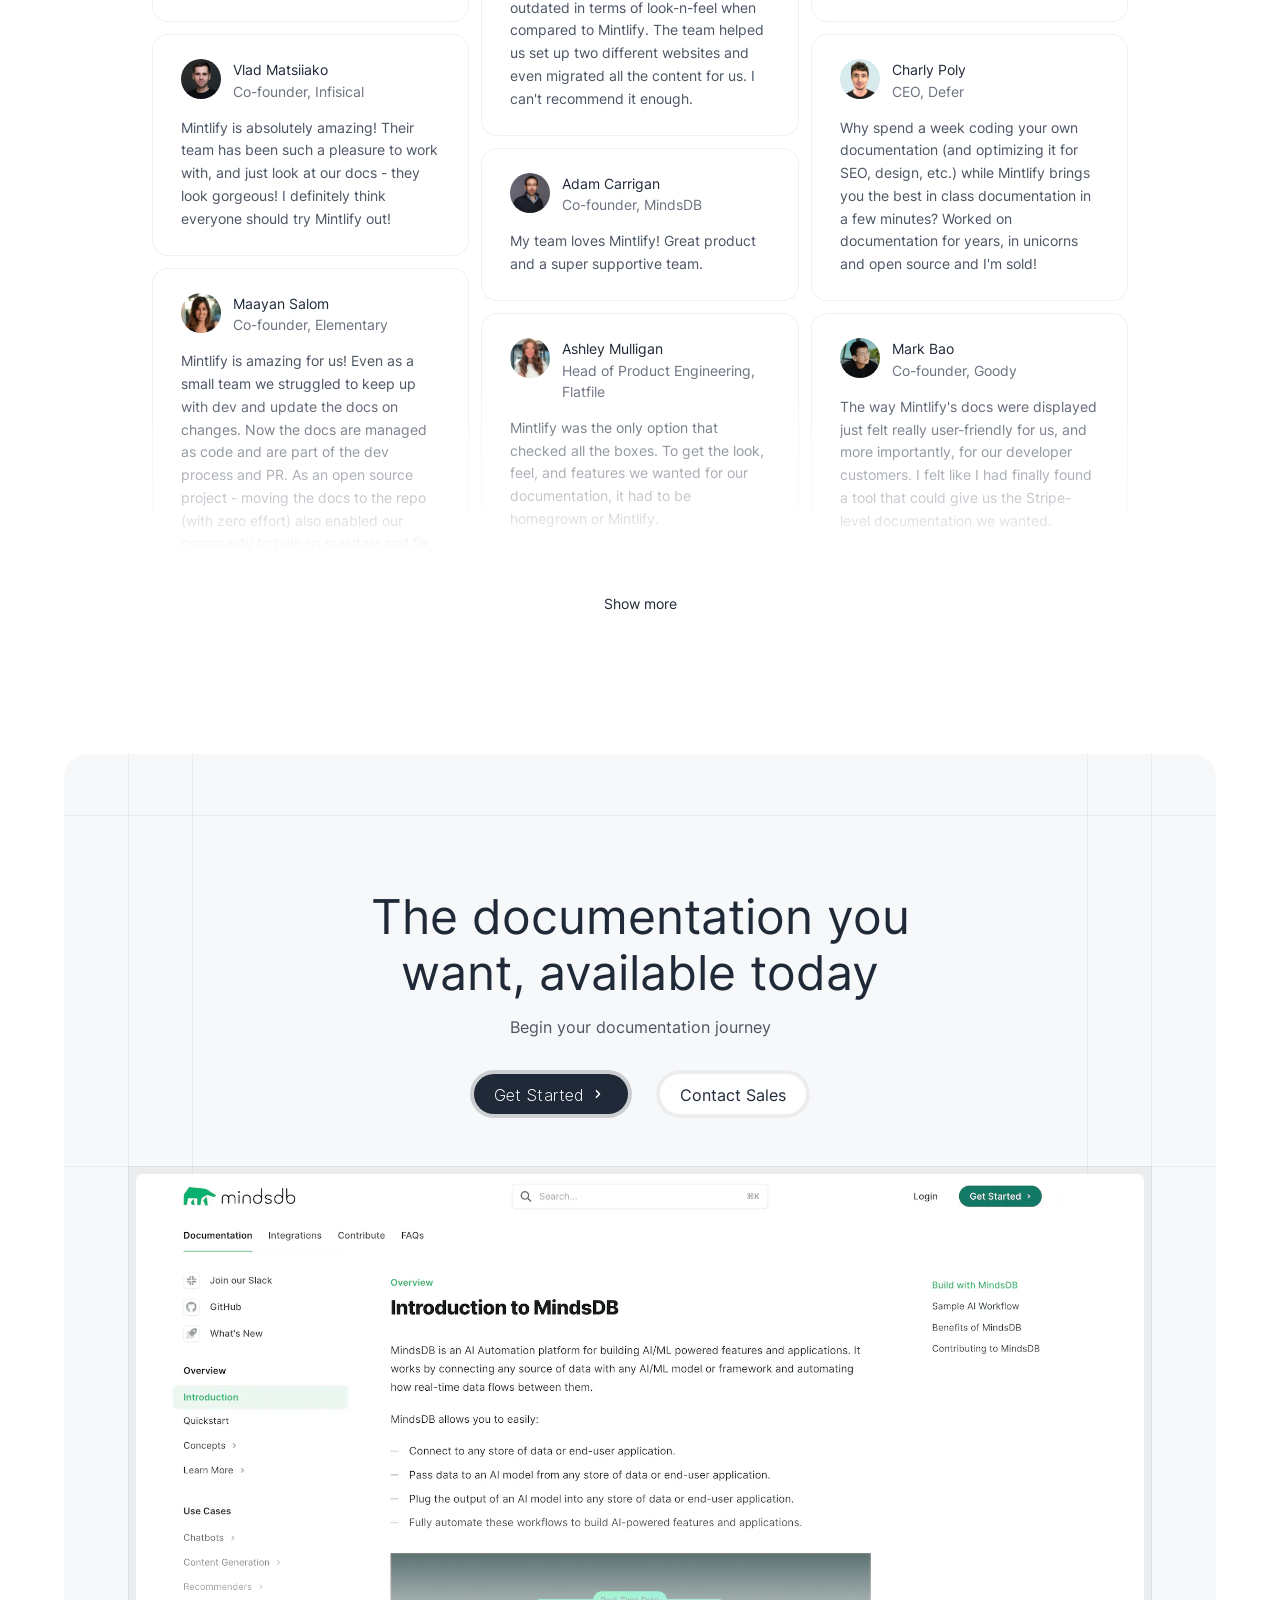
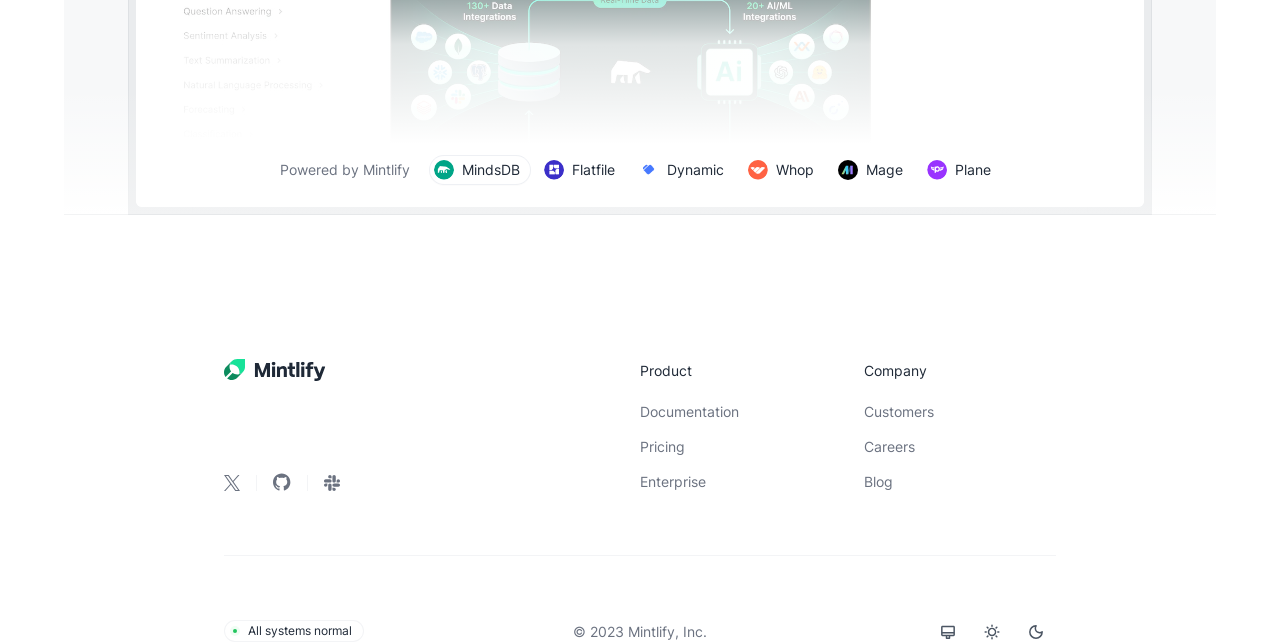
==== commit 9932fc6a: "Embed fonts in CSS and simplify the stylesheet Remove the fonts folder: Inter 3.19 is now embedded a" ====
--- a/index.html
+++ b/index.html
@@ -5,7 +5,6 @@
   <meta name="viewport" content="width=device-width, initial-scale=1">
   <title>Mintlify — The documentation you want, effortlessly</title>
   <meta name="description" content="Meet the modern standard for public facing documentation. Beautiful out of the box, easy to maintain, and optimized for user engagement.">
-  <link rel="preload" href="fonts/inter3-400.woff2" as="font" type="font/woff2" crossorigin>
   <link rel="stylesheet" href="styles.css">
 </head>
 <body>
--- a/styles.css
+++ b/styles.css
@@ -1,902 +1,1058 @@
-/* =========================================================
-   Mintlify landing — верстка з макета 1440px
-   Сітка макета: лінії-напрямні на x = 144 / 208 / 1232 / 1296
-   ========================================================= */
-
-/* ============ TOKENS ============ */
+/* Mintlify landing, 1440px mockup */
 :root {
-  /* hero (бірюзова гама) */
-  --teal-900: #0c4d54;
-  --teal-800: #1f4b49;
-  --teal-700: #2a6064;
-  --teal-500: #5e8689;
-  --teal-ring: #c3ddd9;
-  --mint-rule: rgba(40, 97, 103, .07);
-
-  /* нейтральна гама (нижні секції) */
-  --ink: #1f2937;
-  --ink-2: #374151;
-  --muted: #6b7280;
-  --muted-2: #9ca3af;
-  --line: #eceef1;
-  --panel: #f6f8fa;
-  --white: #fff;
-
-  --green: #16a34a;
-  --radius-xl: 24px;
-  --radius-lg: 16px;
-  --radius-md: 12px;
-  --pill: 999px;
-
-  --w-frame: 1152px;   /* 144 → 1296 */
-  --w-content: 1024px; /* 208 → 1232 */
-  --gutter: 16px;
-}
-
-/* ============ FONTS ============ */
-/* Inter 3.19 — та сама версія, якою рендерить Figma (Inter 4 з Google Fonts має інші гліфи) */
-@font-face { font-family: "Inter"; src: url("fonts/inter3-400.woff2") format("woff2"); font-weight: 400; font-style: normal; font-display: swap; }
-@font-face { font-family: "Inter"; src: url("fonts/inter3-500.woff2") format("woff2"); font-weight: 500; font-style: normal; font-display: swap; }
-/* змінний Inter 3.19 — лише для білого тексту на темних кнопках: Chrome малює світлий текст
-   на темному тлі «жирніше», ніж Figma, тому там накреслення 270 (ширина як у 400) */
-@font-face { font-family: "Inter Var"; src: url("fonts/inter3-var.woff2") format("woff2"); font-weight: 100 900; font-style: normal; font-display: swap; }
-
-/* ============ BASE ============ */
-*, *::before, *::after { box-sizing: border-box; }
-html { -webkit-text-size-adjust: 100%; }
+    --teal: #0f4f57;
+    --ink: #1f2937;
+    --muted: #6b7280;
+    --line: rgba(17, 24, 39, .05);
+    --rule: rgba(40, 97, 103, .07);
+}
+
+/* Base */
+*, *::before, *::after {
+    box-sizing: border-box;
+}
+html {
+    -webkit-text-size-adjust: 100%;
+}
 body {
-  margin: 0;
-  background: var(--white);
-  color: var(--ink);
-  font-family: "Inter", system-ui, -apple-system, "Segoe UI", Roboto, Arial, sans-serif;
-  font-size: 16px;
-  line-height: 1.5;
-  -webkit-font-smoothing: antialiased;
-  overflow-x: hidden;
-}
-img { max-width: 100%; display: block; }
-a { color: inherit; text-decoration: none; }
-h1, h2, h3, p, ul, ol, figure, blockquote { margin: 0; padding: 0; }
-ul, ol { list-style: none; }
-button { font: inherit; color: inherit; background: none; border: 0; padding: 0; cursor: pointer; }
-svg { flex: none; }
-
-:focus-visible { outline: 2px solid #10b981; outline-offset: 3px; border-radius: 6px; }
-
+    margin: 0;
+    color: var(--ink);
+    font: 16px/1.5 Inter, sans-serif;
+    -webkit-font-smoothing: antialiased;
+    overflow-x: hidden;
+}
+img {
+    max-width: 100%;
+    display: block;
+}
+a {
+    color: inherit;
+    text-decoration: none;
+}
+h1, h2, h3, p, ul, figure, blockquote {
+    margin: 0;
+    padding: 0;
+}
+h1, h2, h3, b {
+    font: inherit;
+}
+ul {
+    list-style: none;
+}
+button {
+    font: inherit;
+    color: inherit;
+    background: none;
+    border: 0;
+    padding: 0;
+    cursor: pointer;
+}
+:focus-visible {
+    outline: 2px solid #10b981;
+    outline-offset: 3px;
+    border-radius: 6px;
+}
 .skip-link {
-  position: absolute;
-  left: 16px;
-  top: -48px;
-  z-index: 10;
-  padding: 8px 14px;
-  border-radius: 8px;
-  background: var(--ink);
-  color: #fff;
-  font-size: 14px;
-}
-.skip-link:focus { top: 16px; }
-
-/* stroke-іконки */
-.chev {
-  fill: none;
-  stroke: currentColor;
-  stroke-width: 1.6;
-  stroke-linecap: round;
-  stroke-linejoin: round;
-}
-.fill { fill: currentColor; stroke: none; }
-.chev { width: 14px; height: 14px; stroke-width: 2; }
-
-/* ============ GUIDES (декоративні лінії сітки) ============ */
+    position: absolute;
+    left: 16px;
+    top: -48px;
+    z-index: 10;
+    padding: 8px 14px;
+    border-radius: 8px;
+    background: var(--ink);
+    color: #fff;
+    font-size: 14px;
+}
+.skip-link:focus {
+    top: 16px;
+}
+.fill {
+    fill: currentColor;
+}
+.t {
+    position: relative;
+}
+
+/* Decorative lines */
+.guides, .guides::before {
+    position: absolute;
+    box-shadow: inset 1px 0 var(--guide, var(--rule)), inset -1px 0 var(--guide, var(--rule));
+}
 .guides {
-  position: absolute;
-  top: 0;
-  bottom: 0;
-  left: 50%;
-  width: var(--w-frame);
-  transform: translateX(-50%);
-  box-shadow: inset 1px 0 var(--guide, var(--mint-rule)), inset -1px 0 var(--guide, var(--mint-rule));
-  pointer-events: none;
+    top: 0;
+    bottom: 0;
+    left: 50%;
+    width: 1152px;
+    transform: translateX(-50%);
+    pointer-events: none;
 }
 .guides::before {
-  content: "";
-  position: absolute;
-  inset: 0 64px;
-  box-shadow: inset 1px 0 var(--guide, var(--mint-rule)), inset -1px 0 var(--guide, var(--mint-rule));
-}
-
-/* ============ BUTTONS ============ */
+    content: "";
+    inset: 0 64px;
+}
+.preview-band::before, .preview-band::after, .panel::before, .feature-grid::before, .feature-grid::after, .showcase::before, .footer-bottom::before {
+    content: "";
+    position: absolute;
+    left: 0;
+    right: 0;
+    height: 1px;
+    background: var(--line);
+}
+
+/* Buttons */
+.btn, .btn-link {
+    display: inline-flex;
+    align-items: center;
+    gap: 4px;
+}
 .btn {
-  display: inline-flex;
-  align-items: center;
-  justify-content: center;
-  gap: 4px;
-  height: 40px;
-  padding: 0 20px;
-  border-radius: var(--pill);
-  font-size: 16px;
-  font-weight: 400;
-  line-height: 24px;
-  white-space: nowrap;
-}
-.btn img, .btn-link img { width: 20px; height: 20px; }
-
+    justify-content: center;
+    height: 40px;
+    padding: 0 20px;
+    border-radius: 999px;
+    white-space: nowrap;
+}
 .btn--teal {
-  padding-right: 20px;
-  background: #286167;
-  color: #fff;
-  box-shadow: 0 0 0 4px rgba(40, 97, 103, .2);
-}
-
+    background: #286167;
+    color: #fff;
+    box-shadow: 0 0 0 4px rgba(40, 97, 103, .2);
+}
 .btn--ink {
-  background: var(--ink);
-  color: #fff;
-  box-shadow: 0 0 0 4px rgba(31, 41, 55, .2);
-}
-.btn--sm { height: 40px; }
-
+    background: var(--ink);
+    color: #fff;
+    box-shadow: 0 0 0 4px rgba(31, 41, 55, .2);
+}
 .btn--ghost {
-  background: #fff;
-  color: var(--ink);
-  box-shadow: 0 0 0 4px #ecedef;   /* Figma: (236,237,239) */
-}
-
-.btn-link {
-  display: inline-flex;
-  align-items: center;
-  gap: 4px;
-  font-size: 16px;
-  line-height: 24px;
-  color: #0f4f57;
-}
-
+    background: #fff;
+    box-shadow: 0 0 0 4px #ecedef;
+}
+.btn--teal .t, .btn--ink .t {
+    font-family: "Inter Var", Inter, sans-serif;
+    font-weight: 270;
+    letter-spacing: .114px;
+}
+.btn--teal .t, .btn-link .t {
+    top: .78px;
+}
+.btn--ink .t {
+    top: .64px;
+}
+.btn--ghost .t {
+    top: .46px;
+}
 .cta-row {
-  display: flex;
-  flex-wrap: wrap;
-  justify-content: center;
-  align-items: center;
-  gap: 16px 44px;
-  margin-top: 36px;
-}
-
-/* ============ HERO (Figma: Head 1440×1689) ============ */
+    display: flex;
+    flex-wrap: wrap;
+    justify-content: center;
+    align-items: center;
+    gap: 16px 44px;
+    margin-top: 36px;
+}
+.cta-row--hero .btn--teal {
+    margin-left: 4px;
+}
+.cta-row--final {
+    gap: 16px 32px;
+}
+
+/* Hero */
 .hero {
-  position: relative;
-  padding-bottom: 76px;
-  overflow: hidden;
-  background: linear-gradient(49.55deg, #e7f5fd 0%, #e6f9f6 50%, #e3fcef 100%);
-  color: #0f4f57;
-}
-
+    position: relative;
+    padding-bottom: 76px;
+    overflow: hidden;
+    background: linear-gradient(49.55deg, #e7f5fd 0%, #e6f9f6 50%, #e3fcef 100%);
+    color: var(--teal);
+}
 .nav {
-  position: relative;
-  display: flex;
-  align-items: center;
-  justify-content: space-between;
-  max-width: 960px;           /* 240 → 1200 */
-  height: 96px;
-  margin: 0 auto;
-  padding: 0;
-}
-.logo { display: block; height: 24px; }
-.logo img { width: 103px; height: 24px; }
+    position: relative;
+    display: flex;
+    align-items: center;
+    justify-content: space-between;
+    max-width: 960px;
+    height: 96px;
+    margin: 0 auto;
+    font-size: 14px;
+    line-height: 20px;
+}
+.logo {
+    display: block;
+    height: 24px;
+}
 .nav-links {
-  position: absolute;
-  left: 50%;
-  top: 38px;
-  transform: translateX(-50%);
-  display: flex;
-  gap: 28px;
-  font-size: 14px;
-  line-height: 20px;
-  color: #0f4f57;
-}
-.nav-signin { font-size: 14px; line-height: 20px; color: #0f4f57; }
-
+    position: absolute;
+    left: 50%;
+    top: 38px;
+    transform: translateX(-50%);
+    display: flex;
+    gap: 28px;
+}
+.nav-links a, .nav-signin {
+    position: relative;
+    top: .27px;
+}
 .hero-content {
-  text-align: center;
-  padding: 0 var(--gutter);
+    text-align: center;
+    padding: 0 16px;
 }
 .hero-rule {
-  position: absolute;
-  left: 50%;
-  width: var(--w-content);
-  height: 1px;
-  transform: translateX(-50%);
-  background: var(--mint-rule);
-  pointer-events: none;
-}
-.hero-rule--1 { top: 208px; }
-.hero-rule--2 { top: 273.59px; }
-
+    position: absolute;
+    left: 50%;
+    width: 1024px;
+    height: 1px;
+    transform: translateX(-50%);
+    background: var(--rule);
+}
+.hero-rule--1 {
+    top: 208px;
+}
+.hero-rule--2 {
+    top: 273.59px;
+}
 .hero-title {
-  position: relative;
-  margin-top: 64.1px;          /* перший рядок: 159.1px */
-  font-size: 59.297px;
-  line-height: 64.8px;
-  font-weight: 400;
-  letter-spacing: 0;
-  color: #0f4f57;
+    position: relative;
+    top: -.7px;
+    margin-top: 64.1px;
+    font-size: 59.297px;
+    line-height: 64.8px;
 }
 .hero-sub {
-  max-width: 576px;
-  margin: 15.89px auto 0;      /* 305.59px */
-  font-size: 16px;
-  line-height: 32px;
-  color: #0f4f57;
-}
-.cta-row--hero { margin-top: 36px; }
-.cta-row--hero .btn--teal { margin-left: 4px; }   /* центр рахується по зовнішньому кільцю */   /* кнопка 405.59px */
-
-/* tabs */
+    position: relative;
+    top: .77px;
+    max-width: 576px;
+    margin: 15.89px auto 0;
+    line-height: 32px;
+}
+
+/* Tabs */
 .tabs {
-  display: flex;
-  width: max-content;
-  align-items: center;
-  gap: 4px;
-  margin: 68px auto 0;         /* 513.59px */
-  padding: 5px 13px;            /* 1px «рамки» тінню + 4/12 */
-  border-radius: var(--pill);
-  background: rgba(40, 97, 103, .07);
-  box-shadow: inset 0 0 0 1px rgba(40, 97, 103, .05);
-  max-width: 100%;
-  overflow-x: auto;
-  scrollbar-width: none;
+    display: flex;
+    width: max-content;
+    max-width: 100%;
+    gap: 4px;
+    margin: 68px auto 0;
+    padding: 5px 13px;
+    border-radius: 999px;
+    background: var(--rule);
+    box-shadow: inset 0 0 0 1px rgba(40, 97, 103, .05);
+    overflow-x: auto;
+    scrollbar-width: none;
 }
 .tab {
-  position: relative;
-  display: inline-flex;
-  align-items: center;
-  gap: 10px;
-  height: 36px;
-  padding: 0 16px;
-  font-size: 16px;
-  line-height: 24px;
-  color: rgba(15, 79, 87, .7);   /* Figma: текст неактивного табу 70 %, іконка 100 % */
-  white-space: nowrap;
-}
-.tab img { position: relative; width: 20px; height: 20px; }
-.tab.is-active { color: #0f4f57; }
-.tab.is-active::before {      /* біла «пігулка» 124×36 */
-  content: "";
-  position: absolute;
-  top: 0;
-  bottom: 0;
-  left: -8px;
-  width: 124px;
-  box-shadow: inset 0 0 0 1px #cce3e4;
-  border-radius: 18px 16px 16px 18px;   /* Figma 32/16: ліві кути обрізаються до 18 (½ висоти), праві 16 */
-  background: #fff;
-}
-.tab.is-active { isolation: isolate; }
-.tab.is-active::before { z-index: -1; }
-
-/* превʼю продукту */
+    position: relative;
+    display: flex;
+    align-items: center;
+    gap: 10px;
+    height: 36px;
+    padding: 0 16px;
+    line-height: 24px;
+    color: rgba(15, 79, 87, .7);
+    white-space: nowrap;
+}
+.tab .t {
+    top: .64px;
+}
+.tab.is-active {
+    color: var(--teal);
+    isolation: isolate;
+}
+.tab.is-active::before {
+    content: "";
+    position: absolute;
+    inset: 0 auto 0 -8px;
+    width: 124px;
+    z-index: -1;
+    border-radius: 18px 16px 16px 18px;
+    background: #fff;
+    box-shadow: inset 0 0 0 1px #cce3e4;
+}
+
+/* Product preview */
 .preview-band {
-  position: relative;
-  margin-top: 24px;            /* 583.59px */
-}
-.preview-band::before,
+    position: relative;
+    margin-top: 24px;
+}
+.preview-band::before, .preview-band::after {
+    background: var(--rule);
+}
+.preview-band::before {
+    top: 0;
+    z-index: 1;
+}
 .preview-band::after {
-  content: "";
-  position: absolute;
-  left: 0;
-  right: 0;
-  bottom: 0;
-  height: 1px;
-  background: var(--mint-rule);
-  pointer-events: none;
-}
-.preview-band::before { top: 0; bottom: auto; z-index: 1; }
+    bottom: 0;
+}
 .preview {
-  width: var(--w-frame);
-  max-width: 100%;
-  margin: 0 auto;
-  padding: 8px;
-  background: rgba(40, 97, 103, .07);
+    width: 1152px;
+    max-width: 100%;
+    margin: 0 auto;
+    padding: 8px;
+    background: var(--rule);
 }
 .preview img {
-  width: 100%;
-  height: auto;
-  aspect-ratio: 1136 / 713.55;
-  object-fit: cover;
-  object-position: top;
-  border-radius: 8px;
-  background: #fff;
-}
-
-/* логотипи */
+    width: 100%;
+    height: auto;
+    aspect-ratio: 1136 / 713.55;
+    object-fit: cover;
+    object-position: top;
+    border-radius: 8px;
+    background: #fff;
+}
+
+/* Logos */
 .logos {
-  position: relative;
-  max-width: var(--w-content);
-  margin: 96px auto 0;         /* заголовок 1409.14px */
-  text-align: center;
+    max-width: 1024px;
+    margin: 96px auto 0;
+    text-align: center;
 }
 .logos-title {
-  padding: 0 var(--gutter);
-  font-size: 16px;
-  line-height: 24px;
-  color: rgba(15, 79, 87, .7);
+    position: relative;
+    top: .55px;
+    padding: 0 16px;
+    color: rgba(15, 79, 87, .7);
 }
 .logos-title a {
-  display: inline-flex;
-  align-items: center;
-  vertical-align: top;
-  height: 24px;
-  margin-left: 1.48px;
-  color: rgba(15, 79, 87, .9);
-  font-weight: 500;
-}
-.logos-title img { width: 20px; height: 20px; }
+    display: inline-flex;
+    align-items: center;
+    vertical-align: top;
+    height: 24px;
+    margin-left: 1.48px;
+    color: rgba(15, 79, 87, .9);
+    font-weight: 500;
+}
 .logos-grid {
-  display: grid;
-  grid-template-columns: repeat(5, 1fr);
-  grid-auto-rows: 68px;
-  max-width: 1016px;
-  margin: 44px auto 0;
+    display: grid;
+    grid-template-columns: repeat(5, minmax(0, 1fr));
+    grid-auto-rows: 68px;
+    max-width: 1016px;
+    margin: 44px auto 0;
 }
 .logos-grid li {
-  display: flex;
-  align-items: center;
-  justify-content: center;
-}
-
-/* ============ SECTION HEADINGS ============ */
-.eyebrow {                   /* блочний flex: висота не залежить від метрик шрифту/DPR */
-  display: flex;
-  justify-content: center;
-  align-items: center;
-  height: 20px;
-  gap: 6px;
-  font-size: 14px;
-  line-height: 20px;
-  color: #1f2937;
-}
-.eyebrow svg, .eyebrow img { width: 16px; height: 16px; color: var(--ink); }
+    display: flex;
+    align-items: center;
+    justify-content: center;
+}
+
+/* Section headings */
+.eyebrow {
+    position: relative;
+    display: flex;
+    justify-content: center;
+    align-items: center;
+    gap: 6px;
+    height: 20px;
+    font-size: 14px;
+    line-height: 20px;
+}
+.eyebrow svg {
+    width: 16px;
+    height: 16px;
+}
+.standard .eyebrow {
+    top: .2px;
+}
+.love .eyebrow {
+    top: .3px;
+}
 .section-title {
-  margin-top: 23px;
-  font-size: 48px;
-  line-height: 55.2px;
-  font-weight: 400;
-  letter-spacing: 0;
-  color: var(--ink);
+    position: relative;
+    margin-top: 23.4px;
+    font-size: 48px;
+    line-height: 55.2px;
 }
 .section-sub {
-  margin-top: 14px;
-  font-size: 16px;
-  line-height: 24px;
-  color: #4b5563;
-}
-
-/* ============ THE MODERN STANDARD (bento) ============ */
+    position: relative;
+    top: .48px;
+    margin-top: 14.59px;
+    color: #4b5563;
+}
+.standard .section-title, .final .section-title {
+    line-height: 56px;
+}
+.standard .section-title {
+    top: -.4px;
+    margin-top: 23.19px;
+}
+.love .section-title {
+    top: -.18px;
+}
+.final .section-title {
+    top: -.48px;
+    margin-top: -.81px;
+}
+.standard .section-sub, .final .section-sub {
+    margin-top: 13.18px;
+}
+
+/* The modern standard */
+.standard, .love {
+    padding: 128px 16px 0;
+    text-align: center;
+}
 .standard {
-  padding: 127.8px var(--gutter) 0;
-  text-align: center;
-}
-.standard .section-title { margin-top: 23.19px; line-height: 56px; }   /* рамка Figma 1860.91, 2×56 по центру → −0.81 */
-.standard .section-sub { margin-top: 13.18px; }
+    padding-top: 127.8px;
+}
 .bento {
-  display: grid;
-  grid-template-columns: repeat(6, 1fr);
-  grid-template-rows: 304px 352px;   /* Figma: 508×304, 336×352 */
-  gap: 8px;
-  max-width: var(--w-content);
-  margin: 64px auto 0;
+    display: grid;
+    grid-template-columns: repeat(6, 1fr);
+    grid-template-rows: 304px 352px;
+    gap: 8px;
+    max-width: 1024px;
+    margin: 64px auto 0;
 }
 .bento-card {
-  position: relative;
-  grid-column: span 2;
-  display: flex;
-  flex-direction: column;
-  justify-content: flex-end;
-  padding: 0 24px 28.25px;
-  border-radius: 12px;
-  background: #f7f8f9;
-  overflow: hidden;
-}
-.bento-card::after {        /* затемнення ілюстрації до кольору картки */
-  content: "";
-  position: absolute;
-  inset: 50% 0 0;
-  /* Figma інтерполює колір без премультиплікації: білий → #f7f7f8 разом з альфою */
-  background: linear-gradient(180deg, rgba(255, 255, 255, 0) 0%, rgba(253, 253, 253.25, .25) 10%, rgba(251, 251, 251.5, .5) 20%, rgba(249, 249, 249.75, .75) 30%, #f7f7f8 40%);
-  pointer-events: none;
-}
-.bento-card--wide { grid-column: span 3; padding-bottom: 28px; }
-.bento-card--1 { border-top-left-radius: 48px; }
-.bento-card--2 { border-top-right-radius: 48px; }
-.bento-card--3 { border-bottom-left-radius: 48px; }
-.bento-card--5 { border-bottom-right-radius: 48px; }
-.bento-card h3, .bento-card p { position: relative; z-index: 1; }
+    position: relative;
+    grid-column: span 2;
+    display: flex;
+    flex-direction: column;
+    justify-content: flex-end;
+    padding: 0 24px 28.25px;
+    border-radius: 12px;
+    background: #f7f8f9;
+    overflow: hidden;
+}
+.bento-card::after {
+    content: "";
+    position: absolute;
+    inset: 50% 0 0;
+    background: linear-gradient(180deg, rgba(255, 255, 255, 0) 0%, rgba(253, 253, 253.25, .25) 10%, rgba(251, 251, 251.5, .5) 20%, rgba(249, 249, 249.75, .75) 30%, #f7f7f8 40%);
+}
+.bento-card--wide {
+    grid-column: span 3;
+    padding-bottom: 28px;
+}
+.bento-card--1 {
+    border-top-left-radius: 48px;
+}
+.bento-card--2 {
+    border-top-right-radius: 48px;
+}
+.bento-card--3 {
+    border-bottom-left-radius: 48px;
+}
+.bento-card--5 {
+    border-bottom-right-radius: 48px;
+}
+.bento-card h3, .bento-card p {
+    position: relative;
+    z-index: 1;
+}
 .bento-card h3 {
-  font-size: 14px;
-  line-height: 20px;
-  font-weight: 400;
-  color: #000;
+    font-size: 14px;
+    line-height: 20px;
+    color: #000;
 }
 .bento-card p {
-  max-width: 440px;
-  margin: 10px auto 0;
-  font-size: 12px;
-  line-height: 16px;
-  color: var(--muted);
-}
-.bento-card:not(.bento-card--wide) p { max-width: 250px; margin-top: 9.75px; line-height: 19.5px; }
+    max-width: 440px;
+    margin: 10px auto 0;
+    font-size: 12px;
+    line-height: 16px;
+    color: var(--muted);
+}
+.bento-card:not(.bento-card--wide) h3 {
+    top: .3px;
+}
+.bento-card:not(.bento-card--wide) p {
+    top: .2px;
+    max-width: 250px;
+    margin-top: 9.75px;
+    line-height: 19.5px;
+}
 .art {
-  position: absolute;
-  left: 7.5%;
-  width: 85%;
-  bottom: 0;
-  height: auto;
-  pointer-events: none;
-}
-.bento-card--3 .art { bottom: 64px; }
-.bento-card--4 .art { bottom: 16px; }
-.bento-card--5 .art { left: 10.12%; width: 80%; bottom: 24.26px; }
-
-/* ============ PANEL (features / final) ============ */
+    position: absolute;
+    left: 7.5%;
+    width: 85%;
+    bottom: 0;
+    height: auto;
+}
+.bento-card--3 .art {
+    bottom: 64px;
+}
+.bento-card--4 .art {
+    bottom: 16px;
+}
+.bento-card--5 .art {
+    left: 10.12%;
+    width: 80%;
+    bottom: 24.26px;
+}
+
+/* Panels */
 .panel {
-  position: relative;
-  margin: 0 auto;
-  border-radius: var(--radius-xl);
-  background: #f7f8f9;          /* = rgba(243,244,246,.7) на білому, як рендерить Figma */
-  overflow: hidden;
-  text-align: center;
-}
-.panel::before {           /* горизонтальна напрямна */
-  content: "";
-  position: absolute;
-  left: 0;
-  right: 0;
-  top: 60.8px;
-  height: 1px;
-  background: rgba(17, 24, 39, .05);
-}
-.guides--panel, .guides--final { --guide: rgba(17, 24, 39, .05); }
-.guides--panel { bottom: auto; height: 968.3px; }
-.panel-inner { position: relative; padding: 0 var(--gutter); }
-
-/* ============ FEATURES (Figma: 16 → 1424, 1451px) ============ */
+    --guide: var(--line);
+    position: relative;
+    margin: 0 auto;
+    border-radius: 24px;
+    background: #f7f8f9;
+    overflow: hidden;
+    text-align: center;
+}
+.panel::before {
+    top: 60.8px;
+}
+.panel-inner {
+    position: relative;
+    padding: 0 16px;
+}
+
+/* Features */
 .features {
-  max-width: calc(100% - 32px);
-  width: 1408px;
-  margin-top: 128px;
-  padding: 112px 0 0;
-}
-.features .section-title { margin-top: 23.4px; }
-.features .section-sub { margin-top: 14.59px; color: #4b5563; }
-
+    max-width: calc(100% - 32px);
+    width: 1408px;
+    margin-top: 128px;
+    padding-top: 112px;
+}
+.guides--panel {
+    bottom: auto;
+    height: 968.3px;
+}
 .ai {
-  position: relative;
-  height: 719.11px;
-  margin: 0 calc(-1 * var(--gutter));
-  padding-top: 64px;
-  overflow: hidden;
-}
-.ai-glow {                  /* Figma: color-wheel 928px, rotate 155.98°, blur 32 */
-  position: absolute;
-  left: 50%;
-  top: 38.8px;
-  width: 928px;
-  max-width: none;
-  height: 928px;
-  margin-left: -464px;
-  filter: blur(32px);
-  transform: rotate(155.98deg);
-  pointer-events: none;
-}
-
+    position: relative;
+    height: 719.11px;
+    margin: 0 -16px;
+    padding-top: 64px;
+    overflow: hidden;
+}
+.ai-glow {
+    position: absolute;
+    left: 50%;
+    top: 38.8px;
+    max-width: none;
+    margin-left: -464px;
+    filter: blur(32px);
+    transform: rotate(155.98deg);
+}
 .chat {
-  position: relative;
-  display: block;
-  width: 852px;               /* Figma: 852×403 */
-  max-width: 100%;
-  height: auto;
-  margin: 0 auto;
-}
-
-.ai-copy { position: relative; margin-top: 8px; }
+    position: relative;
+    width: 852px;
+    height: auto;
+    margin: 0 auto;
+}
+.ai-copy {
+    position: relative;
+    margin-top: 8px;
+}
 .ai-copy h3 {
-  font-size: 36px;
-  line-height: 40px;
-  font-weight: 400;
-  color: #000;
+    position: relative;
+    top: .35px;
+    font-size: 36px;
+    line-height: 40px;
+    color: #000;
 }
 .ai-copy p {
-  margin: 20px 0 28px;
-  font-size: 16px;
-  line-height: 24px;
-  color: #4b5563;
-}
-
-.feature-grid {               /* 1152 × 385, клітинки 382.67 × 192, лінії 1px */
-  position: relative;
-  display: grid;
-  grid-template-columns: repeat(3, 1fr);
-  grid-auto-rows: 192px;
-  gap: 1px;
-  width: var(--w-frame);
-  max-width: 100%;
-  margin: 1px auto 0;
-  padding: 0 1px;
-  background: rgba(17, 24, 39, .05);
-  box-shadow: inset 1px 0 #ebebef, inset -1px 0 #ebebef;
-  text-align: left;
-}
-.feature-grid::before,
-.feature-grid::after {      /* горизонтальні лінії на всю ширину панелі */
-  content: "";
-  position: absolute;
-  left: -200vw;
-  right: -200vw;
-  height: 1px;
-  background: rgba(17, 24, 39, .05);
-}
-.feature-grid::before { top: -1px; }
-.feature-grid::after { top: 100%; }
+    position: relative;
+    top: .77px;
+    margin: 20px 0 28px;
+    color: #4b5563;
+}
+.feature-grid {
+    position: relative;
+    display: grid;
+    grid-template-columns: repeat(3, 1fr);
+    grid-auto-rows: 192px;
+    gap: 1px;
+    width: 1152px;
+    max-width: 100%;
+    margin: 1px auto 0;
+    padding: 0 1px;
+    background: var(--line);
+    box-shadow: inset 1px 0 #ebebef, inset -1px 0 #ebebef;
+    text-align: left;
+}
+.feature-grid::before, .feature-grid::after {
+    left: -200vw;
+    right: -200vw;
+}
+.feature-grid::before {
+    top: -1px;
+}
+.feature-grid::after {
+    top: 100%;
+}
 .feature-grid li {
-  padding: 28px 32px 0;
-  background: #f7f7f9;
-}
-.feature-grid img { width: 40px; height: 40px; }
+    padding: 28px 32px 0;
+    background: #f7f7f9;
+}
 .feature-grid h3 {
-  margin-top: 12px;
-  font-size: 16px;
-  line-height: 24px;
-  font-weight: 400;
-  color: #1f2937;
+    position: relative;
+    top: .7px;
+    margin-top: 12px;
 }
 .feature-grid p {
-  margin-top: 8px;
-  font-size: 16px;
-  line-height: 26px;
-  color: #6b7280;
+    position: relative;
+    top: .62px;
+    margin-top: 8px;
+    line-height: 26px;
+    color: var(--muted);
 }
 .feature-strip {
-  width: var(--w-frame);
-  max-width: 100%;
-  height: 96px;
-  margin: 1px auto 0;
-  box-shadow: inset 1px 0 rgba(17, 24, 39, .05), inset -1px 0 rgba(17, 24, 39, .05);
-}
-
-/* ============ TESTIMONIALS (multi-column) ============ */
-.love {
-  padding: 128px var(--gutter) 0;
-  text-align: center;
-}
-.love .section-title { margin-top: 23.4px; }
-.love .section-sub { margin-top: 14.59px; }
-
+    width: 1152px;
+    max-width: 100%;
+    height: 96px;
+    margin: 1px auto 0;
+    box-shadow: inset 1px 0 var(--line), inset -1px 0 var(--line);
+}
+
+/* Testimonials */
 .wall {
-  position: relative;
-  max-width: 976px;
-  height: 780px;
-  margin: 64px auto 0;
-  overflow: hidden;
-  text-align: left;
+    position: relative;
+    max-width: 976px;
+    height: 780px;
+    margin: 64px auto 0;
+    overflow: hidden;
+    text-align: left;
 }
 .wall-cols {
-  column-count: 3;
-  column-gap: 12px;
+    column-count: 3;
+    column-gap: 12px;
 }
 .quote {
-  break-inside: avoid;
-  margin-bottom: 12px;
-  padding: 25px 29px 25.25px;   /* 1px «рамки» тінню + 24/28 */
-  border-radius: var(--radius-lg);
-  background: #fff;
-  box-shadow: inset 0 0 0 1px #eff1f3;   /* Figma: рамка #eff1f3, без тіні */
-}
-.quote figcaption { display: flex; align-items: center; gap: 12px; }
-.quote b { display: block; font-size: 14px; line-height: 20px; font-weight: 400; color: #1f2937; }
-.quote small { display: block; font-size: 14px; line-height: 21px; color: var(--muted); }
-.quote figcaption { align-items: flex-start; }
-.quote figcaption > span { padding-top: 1px; }
+    break-inside: avoid;
+    margin-bottom: 12px;
+    padding: 25px 29px 25.25px;
+    border-radius: 16px;
+    background: #fff;
+    box-shadow: inset 0 0 0 1px #eff1f3;
+    font-size: 14px;
+}
+.quote figcaption {
+    display: flex;
+    align-items: flex-start;
+    gap: 12px;
+}
+.quote figcaption > span {
+    padding-top: 1px;
+}
+.quote b {
+    display: block;
+    line-height: 20px;
+}
+.quote small {
+    position: relative;
+    top: .59px;
+    display: block;
+    font-size: 14px;
+    color: var(--muted);
+}
 .quote blockquote {
-  margin: 15.75px 0 0;
-  font-size: 14px;
-  line-height: 22.75px;
-  color: #4b5563;
+    margin-top: 15.75px;
+    line-height: 22.75px;
+    color: #4b5563;
 }
 .ava {
-  width: 40px;
-  height: 40px;
-  border-radius: 50%;
-  flex: none;
-  object-fit: cover;
-  background: #e5e7eb;
-}
-
+    border-radius: 50%;
+    flex: none;
+    object-fit: cover;
+    background: #e5e7eb;
+}
 .wall-fade {
-  position: absolute;
-  left: 0;
-  right: 0;
-  bottom: 0;
-  height: 240px;            /* Figma: від 540px стіни до низу */
-  display: flex;
-  align-items: flex-end;
-  justify-content: center;
-  padding-bottom: 7.75px;
-  background: linear-gradient(180deg, rgba(255, 255, 255, 0) 0%, #fff 69%);
+    position: absolute;
+    inset: auto 0 0;
+    display: flex;
+    align-items: flex-end;
+    justify-content: center;
+    height: 240px;
+    padding-bottom: 7.75px;
+    background: linear-gradient(180deg, rgba(255, 255, 255, 0) 0%, #fff 69%);
 }
 .show-more {
-  padding: 7px 15px;
-  line-height: 17px;
-  border-radius: var(--pill);
-  font-size: 14px;
-  color: #1f2937;
-}
-
-/* ============ FINAL CTA (Figma: 144 → 1296, 1061.5px) ============ */
+    position: relative;
+    top: .7px;
+    padding: 7px 15px;
+    font-size: 14px;
+    line-height: 17px;
+}
+
+/* Final CTA */
 .final {
-  width: var(--w-frame);
-  max-width: calc(100% - 32px);
-  margin-top: 128.25px;
-  padding-top: 136px;
-  border-radius: var(--radius-xl) var(--radius-xl) 0 0;
-}
-.final::after {             /* нижня лінія + затухання до білого */
-  content: "";
-  position: absolute;
-  left: 0;
-  right: 0;
-  bottom: 0;
-  height: 128px;
-  box-shadow: inset 0 -1px rgba(17, 24, 39, .05);
-  background: linear-gradient(180deg, rgba(255, 255, 255, 0), #fff);
-  pointer-events: none;
-}
-.final .section-title { margin-top: -0.81px; line-height: 56px; }
-.final .section-sub { margin-top: 13.18px; }
-.guides--final { width: 896px; }
-.guides--final::before { inset: 0 -64px; }
-.cta-row--final { gap: 16px 32px; margin-top: 36px; }
-
+    width: 1152px;
+    max-width: calc(100% - 32px);
+    margin-top: 128.25px;
+    padding-top: 136px;
+    border-radius: 24px 24px 0 0;
+}
+.final::after {
+    content: "";
+    position: absolute;
+    inset: auto 0 0;
+    height: 128px;
+    box-shadow: inset 0 -1px var(--line);
+    background: linear-gradient(180deg, rgba(255, 255, 255, 0), #fff);
+}
+.guides--final {
+    width: 896px;
+}
+.guides--final::before {
+    inset: 0 -64px;
+}
 .showcase {
-  position: relative;
-  z-index: 1;
-  width: var(--w-content);
-  max-width: 100%;
-  margin: 52px auto 0;
-  padding: 8px;
-  background: rgba(17, 24, 39, .05);   /* напівпрозора рамка: знизу крізь неї видно затухання панелі */
-}
-.showcase::before {           /* лінія на всю ширину панелі на рівні верху скріншота */
-  content: "";
-  position: absolute;
-  left: -64px;
-  right: -64px;
-  top: 0;
-  height: 1px;
-  background: rgba(17, 24, 39, .05);
-  pointer-events: none;
+    position: relative;
+    z-index: 1;
+    width: 1024px;
+    max-width: 100%;
+    margin: 52px auto 0;
+    padding: 8px;
+    background: var(--line);
+}
+.showcase::before {
+    left: -64px;
+    right: -64px;
+    top: 0;
 }
 .showcase-shot {
-  position: relative;
-  height: 633.14px;
-  overflow: hidden;
-  border-radius: 6px;
-  background: #fff;
-}
-.showcase-shot img { width: 100%; height: auto; }
+    position: relative;
+    height: 633.14px;
+    overflow: hidden;
+    border-radius: 6px;
+    background: #fff;
+}
+.showcase-shot img {
+    width: 100%;
+    height: auto;
+}
 .showcase-shot::after {
-  content: "";
-  position: absolute;
-  inset: 316.58px 0 0;
-  background: linear-gradient(180deg, rgba(255, 255, 255, 0) 0%, rgba(255, 255, 255, .88) 48.5%, #fff 80%);   /* крива виміряна з макета */
+    content: "";
+    position: absolute;
+    inset: 316.58px 0 0;
+    background: linear-gradient(180deg, rgba(255, 255, 255, 0) 0%, rgba(255, 255, 255, .88) 48.5%, #fff 80%);
 }
 .powered {
-  position: absolute;
-  left: 8px;
-  right: 8px;
-  bottom: 31.72px;
-  display: flex;
-  flex-wrap: wrap;
-  justify-content: center;
-  align-items: center;
-  gap: 8px 10px;
-  font-size: 14px;
-  line-height: 20px;
-  color: #6b7280;
-}
-.powered-label { margin-right: 10px; }
+    position: absolute;
+    inset: auto 8px 31.72px;
+    display: flex;
+    flex-wrap: wrap;
+    justify-content: center;
+    align-items: center;
+    gap: 8px 10px;
+    font-size: 14px;
+    line-height: 20px;
+    color: var(--muted);
+}
+.powered-label {
+    margin-right: 10px;
+}
 .pw {
-  display: inline-flex;
-  align-items: center;
-  gap: 8px;
-  height: 28px;
-  padding: 0 10px 0 4px;
-  border-radius: var(--pill);
-  color: #1f2937;
-}
-.pw img { width: 20px; height: 20px; border-radius: 50%; }
-.pw.is-active { background: #fff; box-shadow: 0 0 0 1px #eef0f4, 0 1px 2px rgba(16, 24, 40, .05); }   /* зовнішній штрих Figma */
-
-/* ============ FOOTER (Figma: 272 → 1168) ============ */
+    display: flex;
+    align-items: center;
+    gap: 8px;
+    height: 28px;
+    padding: 0 10px 0 4px;
+    border-radius: 999px;
+    color: var(--ink);
+}
+.pw img {
+    border-radius: 50%;
+}
+.pw.is-active {
+    background: #fff;
+    box-shadow: 0 0 0 1px #eef0f4, 0 1px 2px rgba(16, 24, 40, .05);
+}
+
+/* Footer */
 .footer {
-  max-width: 832px;            /* 304 → 1136 */
-  margin: 0 auto;
-  padding: 144px var(--gutter) 0;
-  box-sizing: content-box;
+    max-width: 832px;
+    margin: 0 auto;
+    padding: 144px 16px 0;
+    box-sizing: content-box;
 }
 .footer-top {
-  display: grid;
-  grid-template-columns: 416px 224px 192px;
-}
-.footer-brand { display: flex; flex-direction: column; align-items: flex-start; }
-.footer .logo img { width: 103px; height: 24px; }
-.socials { display: flex; align-items: flex-end; height: 18px; margin-top: 90px; }
-.socials li { display: flex; align-items: flex-end; }
+    display: grid;
+    grid-template-columns: 416px 224px 192px;
+}
+.footer-brand {
+    display: flex;
+    flex-direction: column;
+    align-items: flex-start;
+}
+.socials, .socials li {
+    display: flex;
+    align-items: flex-end;
+}
+.socials {
+    height: 18px;
+    margin-top: 90px;
+}
 .socials li + li::before {
-  content: "";
-  width: 1px;
-  height: 16px;
-  margin: 0 16px;
-  background: #f3f4f6;
-}
-.socials a { display: inline-flex; }
-.footer-col h2 { padding-top: .5px; font-size: 14px; line-height: 20px; font-weight: 400; color: #1f2937; }
-.footer-col ul { display: grid; gap: 14px; margin-top: 20.5px; }
-.footer-col a { display: block; font-size: 14px; line-height: 21px; color: #6b7280; }
-
+    content: "";
+    width: 1px;
+    height: 16px;
+    margin: 0 16px;
+    background: #f3f4f6;
+}
+.footer-col h2, .footer-col a {
+    position: relative;
+    font-size: 14px;
+}
+.footer-col h2 {
+    top: .81px;
+    padding-top: .5px;
+    line-height: 20px;
+}
+.footer-col ul {
+    display: grid;
+    gap: 14px;
+    margin-top: 20.5px;
+}
+.footer-col a {
+    top: .7px;
+    display: block;
+    line-height: 21px;
+    color: var(--muted);
+}
 .footer-bottom {
-  display: grid;
-  grid-template-columns: 1fr 1fr 1fr;
-  align-items: start;
-  position: relative;
-  margin-top: 64px;            /* лінія на 196px */
-  padding-top: 65px;           /* Figma рахує 64px від внутрішнього краю 1px-лінії */
+    position: relative;
+    display: grid;
+    grid-template-columns: repeat(3, 1fr);
+    align-items: start;
+    margin-top: 64px;
+    padding-top: 65px;
 }
 .footer-bottom::before {
-  content: "";
-  position: absolute;
-  left: 0;
-  right: 0;
-  top: 0;
-  height: 1px;
-  background: #f3f4f6;
+    top: 0;
+    background: #f3f4f6;
+}
+.footer-cell {
+    display: flex;
+    align-items: center;
 }
 .status {
-  display: inline-flex;
-  align-items: center;
-  gap: 8px;
-  height: 22px;
-  padding: 0 12px 0 6px;
-  border-radius: var(--pill);
-  box-shadow: inset 0 0 0 1px #f3f4f6;
-  font-size: 12px;
-  line-height: 16px;
-  color: #1f2937;
+    display: inline-flex;
+    align-items: center;
+    gap: 8px;
+    height: 22px;
+    padding: 0 12px 0 6px;
+    border-radius: 999px;
+    box-shadow: inset 0 0 0 1px #f3f4f6;
+    font-size: 12px;
+    line-height: 16px;
 }
 .status-dot {
-  position: relative;
-  width: 10px;
-  height: 10px;
-  border-radius: 50%;
-  background: #f0fdf4;
+    position: relative;
+    width: 10px;
+    height: 10px;
+    border-radius: 50%;
+    background: #f0fdf4;
 }
 .status-dot::after {
-  content: "";
-  position: absolute;
-  inset: 3px;
-  border-radius: 50%;
-  background: #22c55e;
-}
-.footer-cell { display: flex; align-items: center; }
-.copy { text-align: center; font-size: 14px; line-height: 21px; color: #6b7280; }
-.theme { display: flex; justify-self: end; gap: 4px; }
+    content: "";
+    position: absolute;
+    inset: 3px;
+    border-radius: 50%;
+    background: #22c55e;
+}
+.copy {
+    position: relative;
+    top: .7px;
+    text-align: center;
+    font-size: 14px;
+    color: var(--muted);
+}
+.theme {
+    display: flex;
+    justify-self: end;
+    gap: 4px;
+}
 .theme button {
-  display: inline-flex;
-  align-items: center;
-  justify-content: center;
-  width: 40px;
-  height: 24px;
-  border-radius: 6px;
-}
-.theme img { width: 16px; height: 16px; }
-
-/* ============ GLYPH OFFSETS ============
-   Figma ставить гліфи в рядку трохи інакше, ніж Chrome (виміряно по рендеру макета
-   на DPR 1.5 / 2). Зсув лише малює текст, геометрія блоків не змінюється. */
-.nav-links a, .nav-signin, .hero-sub, .btn .t, .btn-link .t, .tab .t, .logos-title,
-.eyebrow, .section-title, .section-sub, .bento-card h3, .bento-card p, .ai-copy h3, .ai-copy p,
-.feature-grid h3, .feature-grid p, .quote small, .show-more, .footer-col h2, .footer-col a,
-.copy, .status .t { position: relative; }
-.nav-links a, .nav-signin { top: .27px; }
-.hero-title { top: -.7px; }
-.hero-sub { top: .77px; }
-.btn--teal .t, .btn-link .t { top: .78px; }
-.btn--ink .t { top: .64px; }
-.btn--teal .t, .btn--ink .t { font-family: "Inter Var", "Inter", sans-serif; font-weight: 270; letter-spacing: .114px; }
-.btn--ghost .t { top: .46px; }
-.tab .t { top: .64px; }
-.logos-title { top: .55px; }
-.standard .eyebrow { top: .2px; }
-.love .eyebrow { top: .3px; }
-.standard .section-title { top: -.4px; }
-.love .section-title { top: -.18px; }
-.final .section-title { top: -.48px; }
-.section-sub { top: .48px; }
-.bento-card:not(.bento-card--wide) h3 { top: .3px; }
-.bento-card:not(.bento-card--wide) p { top: .2px; }
-.ai-copy h3 { top: .35px; }
-.ai-copy p { top: .77px; }
-.feature-grid h3 { top: .7px; }
-.feature-grid p { top: .62px; }
-.quote small { top: .59px; }
-.show-more { top: .7px; }
-.footer-col h2 { top: .81px; }
-.footer-col a { top: .7px; }
-.copy { top: .7px; }
-.status .t { top: 0; }
-
-/* ============ RESPONSIVE ============ */
+    display: flex;
+    align-items: center;
+    justify-content: center;
+    width: 40px;
+    height: 24px;
+}
+
+/* Responsive */
 @media (max-width: 1200px) {
-  .nav { margin: 0 var(--gutter) ; max-width: none; padding: 0 16px; }
-  .guides, .hero-rule { display: none; }
-  .preview { padding: 6px; }
-  .features { padding-bottom: 64px; }
-  .feature-grid { border-left: 0; }
-}
-
+    .nav {
+        margin: 0 16px;
+        max-width: none;
+        padding: 0 16px;
+    }
+    .guides, .hero-rule {
+        display: none;
+    }
+    .preview {
+        padding: 6px;
+    }
+    .features {
+        padding-bottom: 64px;
+    }
+}
 @media (max-width: 1024px) {
-  .nav-links { display: none; }
-  .hero-title { font-size: 52px; line-height: 56px; }
-  .logos-grid { grid-template-columns: repeat(5, minmax(0, 1fr)); }
-  .logos-grid img { max-width: 80%; height: auto; }
-  .bento { grid-template-columns: repeat(2, 1fr); grid-template-rows: none; grid-auto-rows: 320px; }
-  .bento-card, .bento-card--wide { grid-column: span 1; }
-  .bento-card--wide { grid-column: span 2; }
-  .bento-card:last-child { grid-column: span 2; }
-  .wall-cols { column-count: 2; }
-  .footer-top { grid-template-columns: 1fr 160px 120px; }
-}
-
+    .nav-links {
+        display: none;
+    }
+    .hero-title {
+        font-size: 52px;
+        line-height: 56px;
+    }
+    .logos-grid img {
+        max-width: 80%;
+        height: auto;
+    }
+    .bento {
+        grid-template-columns: repeat(2, 1fr);
+        grid-template-rows: none;
+        grid-auto-rows: 320px;
+    }
+    .bento-card {
+        grid-column: span 1;
+    }
+    .bento-card--wide, .bento-card:last-child {
+        grid-column: span 2;
+    }
+    .wall-cols {
+        column-count: 2;
+    }
+    .footer-top {
+        grid-template-columns: 1fr 160px 120px;
+    }
+}
 @media (max-width: 720px) {
-  :root { --gutter: 16px; }
-  .nav { height: 72px; }
-  .hero-title { margin-top: 32px; font-size: 38px; line-height: 44px; }
-  .hero-title br { display: none; }
-  .hero-sub { font-size: 16px; line-height: 26px; }
-  .tabs { margin-top: 40px; justify-content: flex-start; }
-  .tab { padding: 0 14px; font-size: 15px; }
-  .logos { margin-top: 56px; }
-  .logos-grid { grid-template-columns: repeat(2, 1fr); grid-auto-rows: 56px; margin-top: 24px; }
-
-  .standard, .love { padding-top: 80px; }
-  .section-title { font-size: 34px; line-height: 40px; }
-  .bento { grid-template-columns: 1fr; grid-auto-rows: auto; margin-top: 40px; }
-  .bento-card { height: 330px; }
-  .bento-card--wide { height: 290px; }
-  .bento-card--wide .art { bottom: auto; top: 20px; }
-  .bento-card, .bento-card--wide, .bento-card:last-child { grid-column: auto; }
-
-  .features { margin-top: 80px; padding: 72px 0 40px; }
-  .ai { height: auto; padding: 56px var(--gutter) 64px; margin: 0; }
-  .ai-glow { width: 640px; height: 640px; margin-left: -320px; top: 0; }
-  .ai-copy h3 { font-size: 32px; }
-  .ai-copy p br { display: none; }
-  .feature-grid { grid-template-columns: 1fr; }
-  .feature-grid li { min-height: 0; border-right: 0; border-bottom: 1px solid rgba(16, 24, 40, .05); }
-
-  .wall { height: 900px; margin-top: 40px; }
-  .wall-cols { column-count: 1; }
-
-  .final { margin-top: 80px; padding-top: 72px; }
-  .guides--final { display: none; }
-  .showcase-shot { height: 300px; }
-  .powered { position: static; padding: 20px 8px; gap: 8px 16px; }
-
-  .footer { padding-top: 72px; }
-  .footer-top { grid-template-columns: 1fr 1fr; gap: 32px; }
-  .footer-brand { grid-column: 1 / -1; flex-direction: row; align-items: center; justify-content: space-between; gap: 24px; }
-  .socials { margin-top: 0; gap: 20px; }
-  .footer-bottom { grid-template-columns: 1fr; justify-items: center; gap: 14px; margin-top: 40px; padding-top: 32px; }
-  .theme { justify-self: center; }
-}
-
+    .nav {
+        height: 72px;
+    }
+    .hero-title {
+        margin-top: 32px;
+        font-size: 38px;
+        line-height: 44px;
+    }
+    .hero-title br, .ai-copy p br {
+        display: none;
+    }
+    .hero-sub {
+        line-height: 26px;
+    }
+    .tabs {
+        margin-top: 40px;
+    }
+    .tab {
+        padding: 0 14px;
+        font-size: 15px;
+    }
+    .logos {
+        margin-top: 56px;
+    }
+    .logos-grid {
+        grid-template-columns: repeat(2, 1fr);
+        grid-auto-rows: 56px;
+        margin-top: 24px;
+    }
+    .standard, .love {
+        padding-top: 80px;
+    }
+    .section-title {
+        font-size: 34px;
+        line-height: 40px;
+    }
+    .bento {
+        grid-template-columns: 1fr;
+        grid-auto-rows: auto;
+        margin-top: 40px;
+    }
+    .bento-card {
+        height: 330px;
+    }
+    .bento-card--wide {
+        height: 290px;
+    }
+    .bento-card--wide .art {
+        bottom: auto;
+        top: 20px;
+    }
+    .bento-card, .bento-card--wide, .bento-card:last-child {
+        grid-column: auto;
+    }
+    .features {
+        margin-top: 80px;
+        padding: 72px 0 40px;
+    }
+    .ai {
+        height: auto;
+        padding: 56px 16px 64px;
+        margin: 0;
+    }
+    .ai-glow {
+        width: 640px;
+        height: 640px;
+        margin-left: -320px;
+        top: 0;
+    }
+    .ai-copy h3 {
+        font-size: 32px;
+    }
+    .feature-grid {
+        grid-template-columns: 1fr;
+    }
+    .feature-grid li {
+        border-bottom: 1px solid rgba(16, 24, 40, .05);
+    }
+    .wall {
+        height: 900px;
+        margin-top: 40px;
+    }
+    .wall-cols {
+        column-count: 1;
+    }
+    .final {
+        margin-top: 80px;
+        padding-top: 72px;
+    }
+    .guides--final {
+        display: none;
+    }
+    .showcase-shot {
+        height: 300px;
+    }
+    .powered {
+        position: static;
+        padding: 20px 8px;
+        gap: 8px 16px;
+    }
+    .footer {
+        padding-top: 72px;
+    }
+    .footer-top {
+        grid-template-columns: 1fr 1fr;
+        gap: 32px;
+    }
+    .footer-brand {
+        grid-column: 1 / -1;
+        flex-direction: row;
+        align-items: center;
+        justify-content: space-between;
+        gap: 24px;
+    }
+    .socials {
+        margin-top: 0;
+        gap: 20px;
+    }
+    .footer-bottom {
+        grid-template-columns: 1fr;
+        justify-items: center;
+        gap: 14px;
+        margin-top: 40px;
+        padding-top: 32px;
+    }
+    .theme {
+        justify-self: center;
+    }
+}
 @media (max-width: 420px) {
-  .cta-row { flex-direction: column; }
-  .hero .cta-row .btn { width: 100%; max-width: 280px; }
-}
+    .cta-row {
+        flex-direction: column;
+    }
+    .hero .cta-row .btn {
+        width: 100%;
+        max-width: 280px;
+    }
+}
+
+/* Inter 3.19 (the version Figma renders with), embedded and reduced to the characters in use */
+@font-face {
+    font-family: "Inter";  font-weight: 400;  font-style: normal;  src: url("[data-uri]") format("woff2");
+}
+@font-face {
+    font-family: "Inter";  font-weight: 500;  font-style: normal;  src: url("[data-uri]") format("woff2");
+}
+@font-face {
+    font-family: "Inter Var";  font-weight: 270;  font-style: normal;  src: url("[data-uri]") format("woff2");
+}
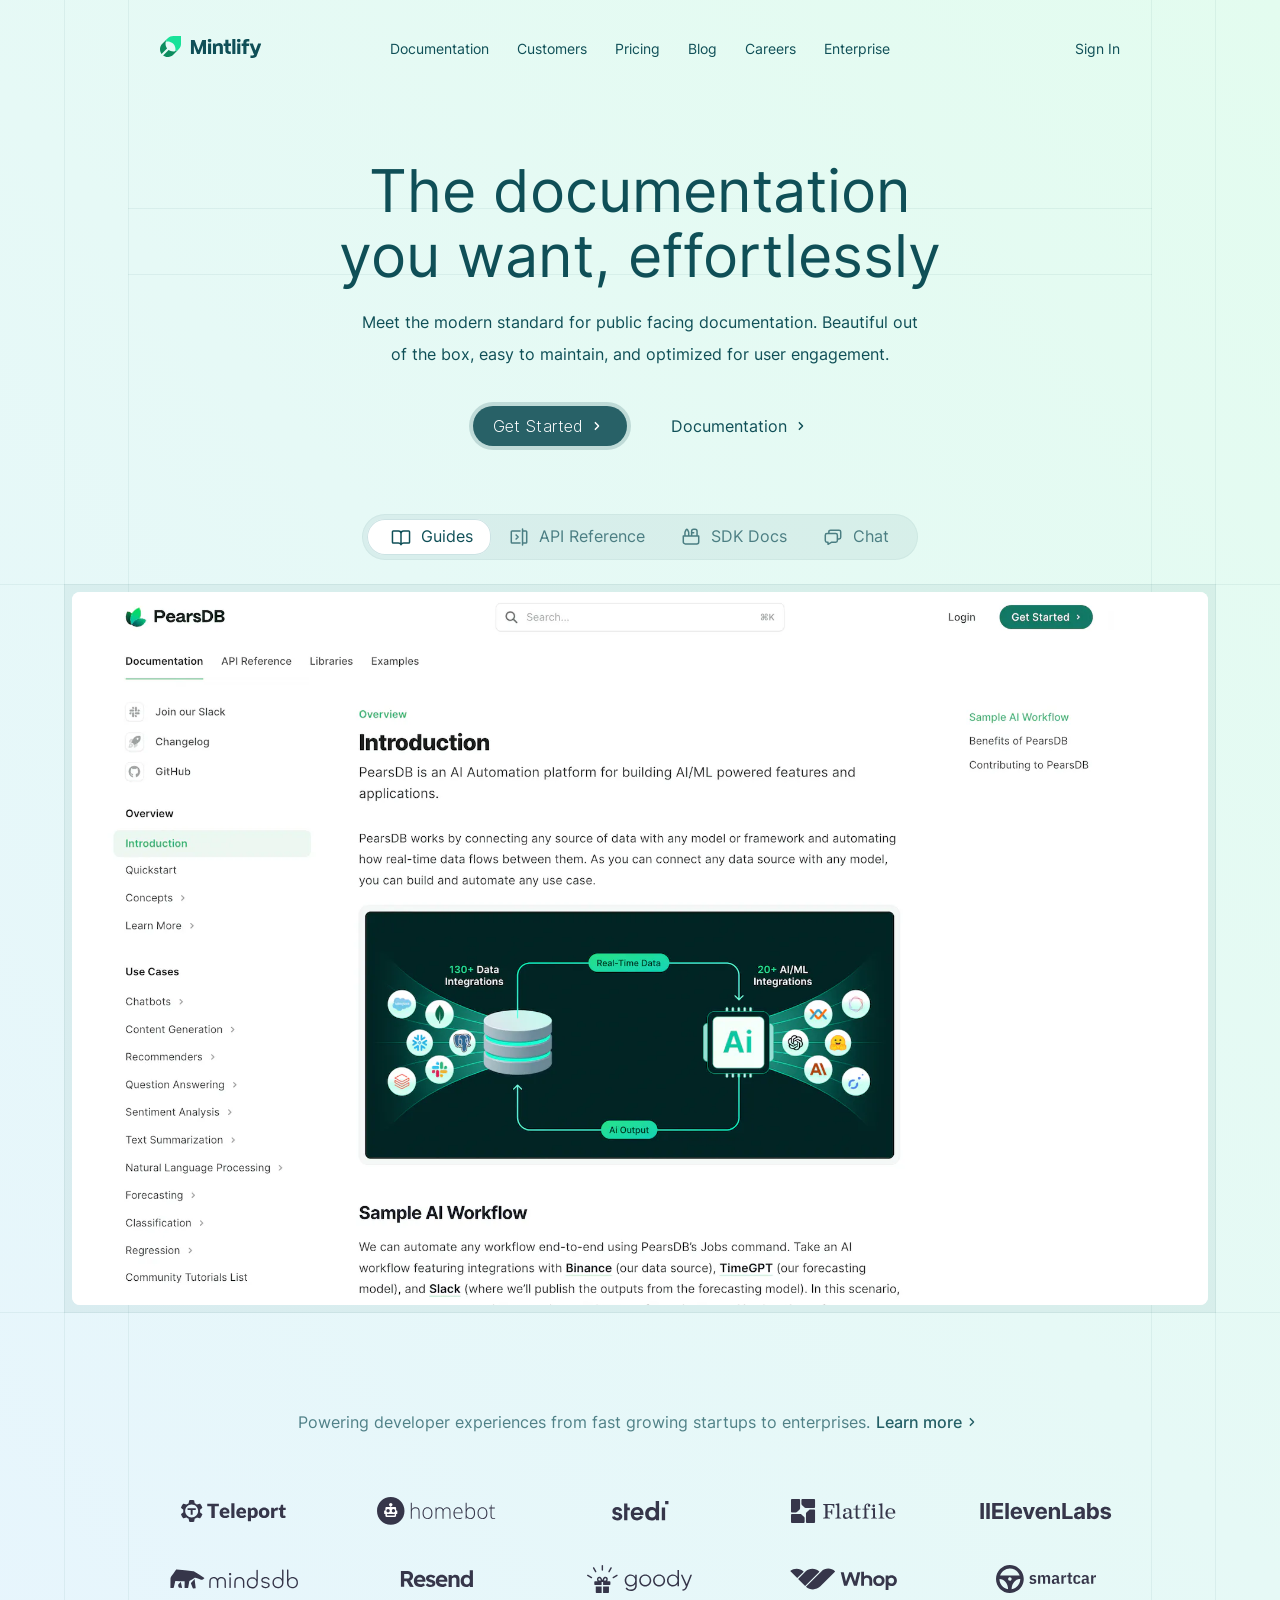
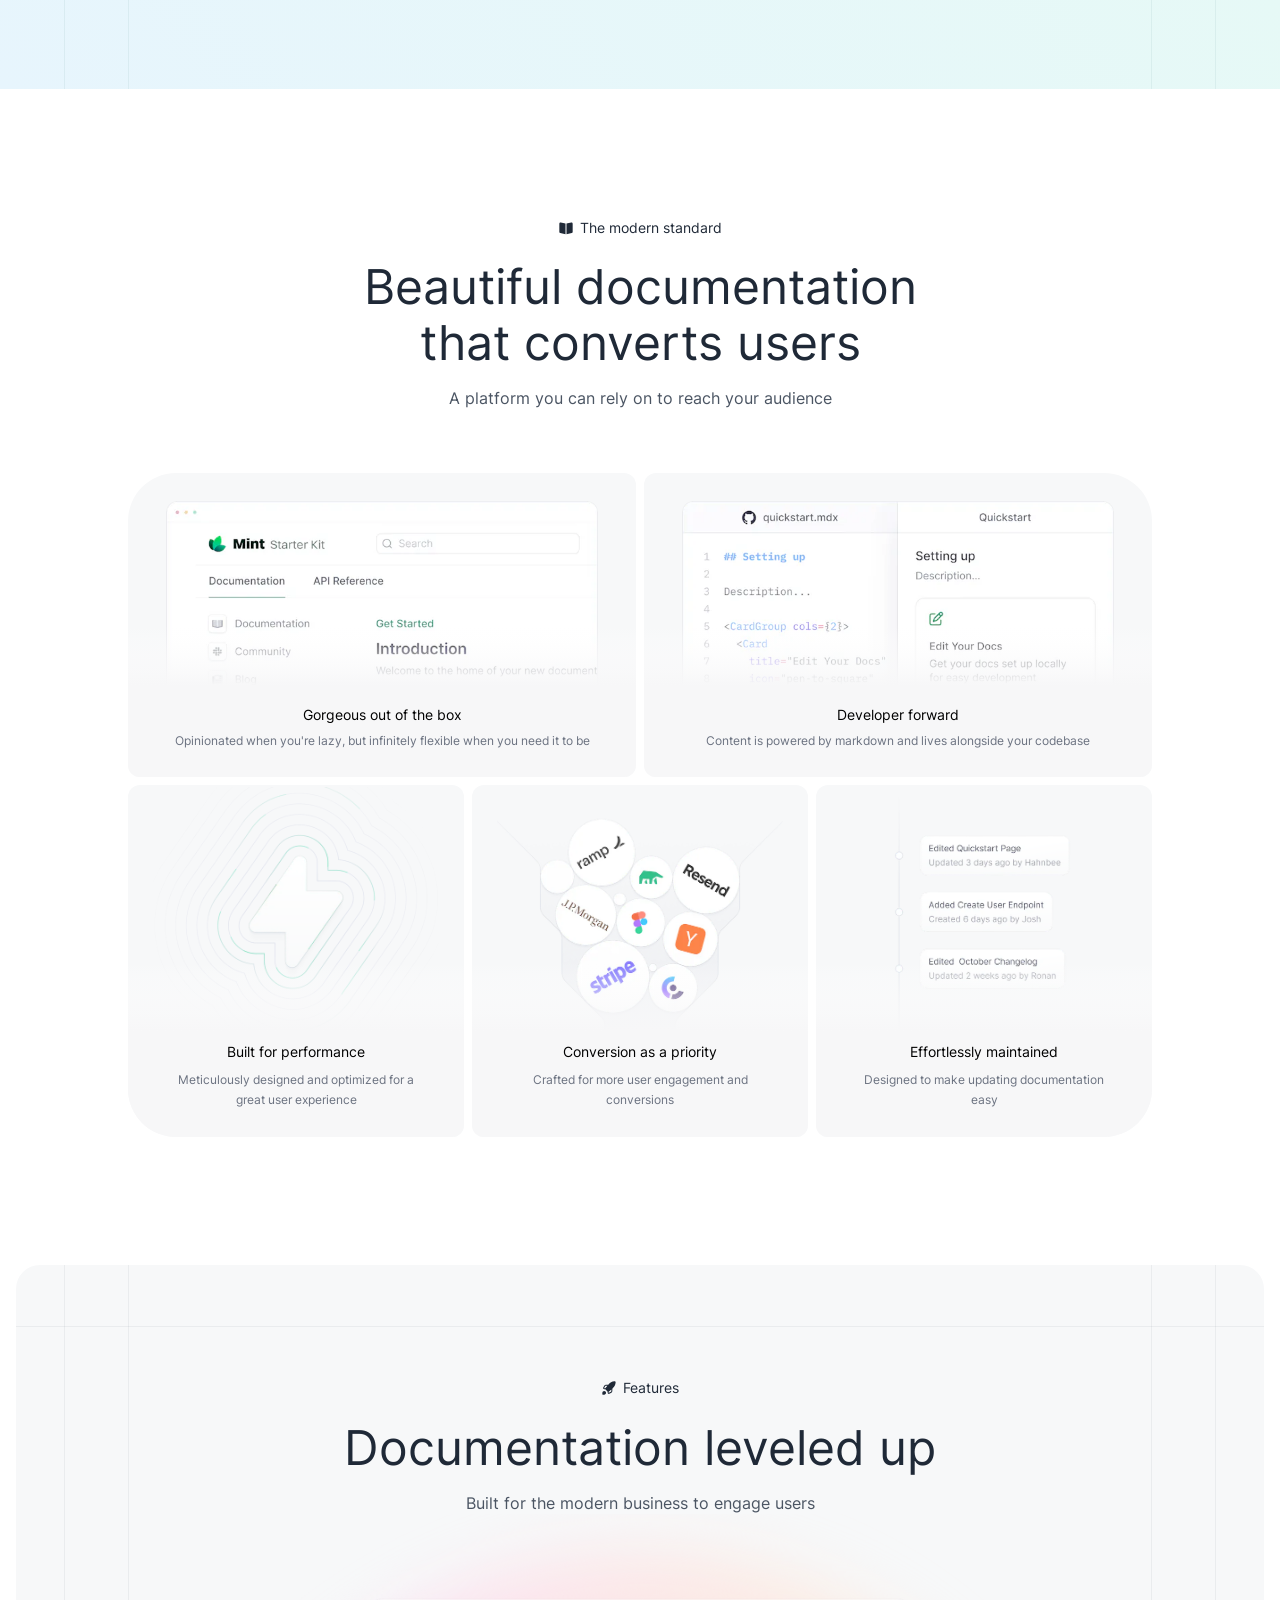
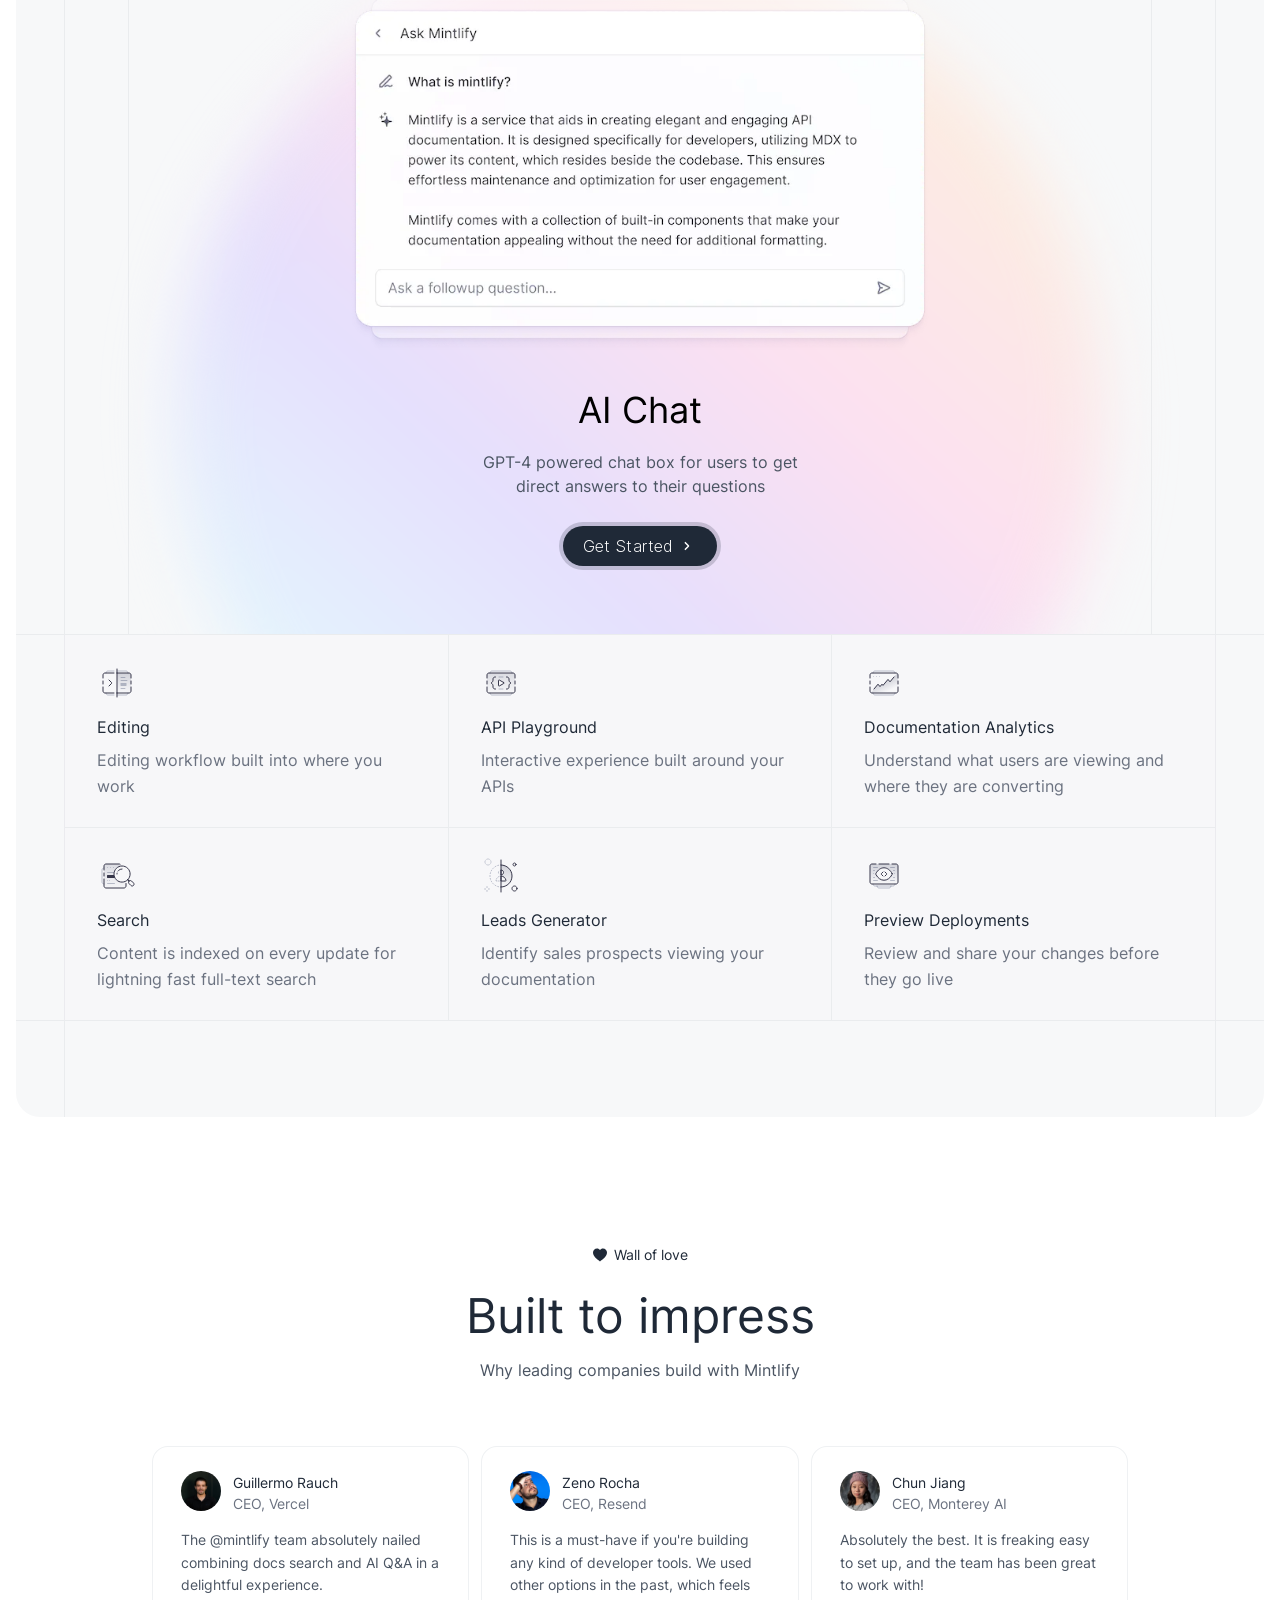
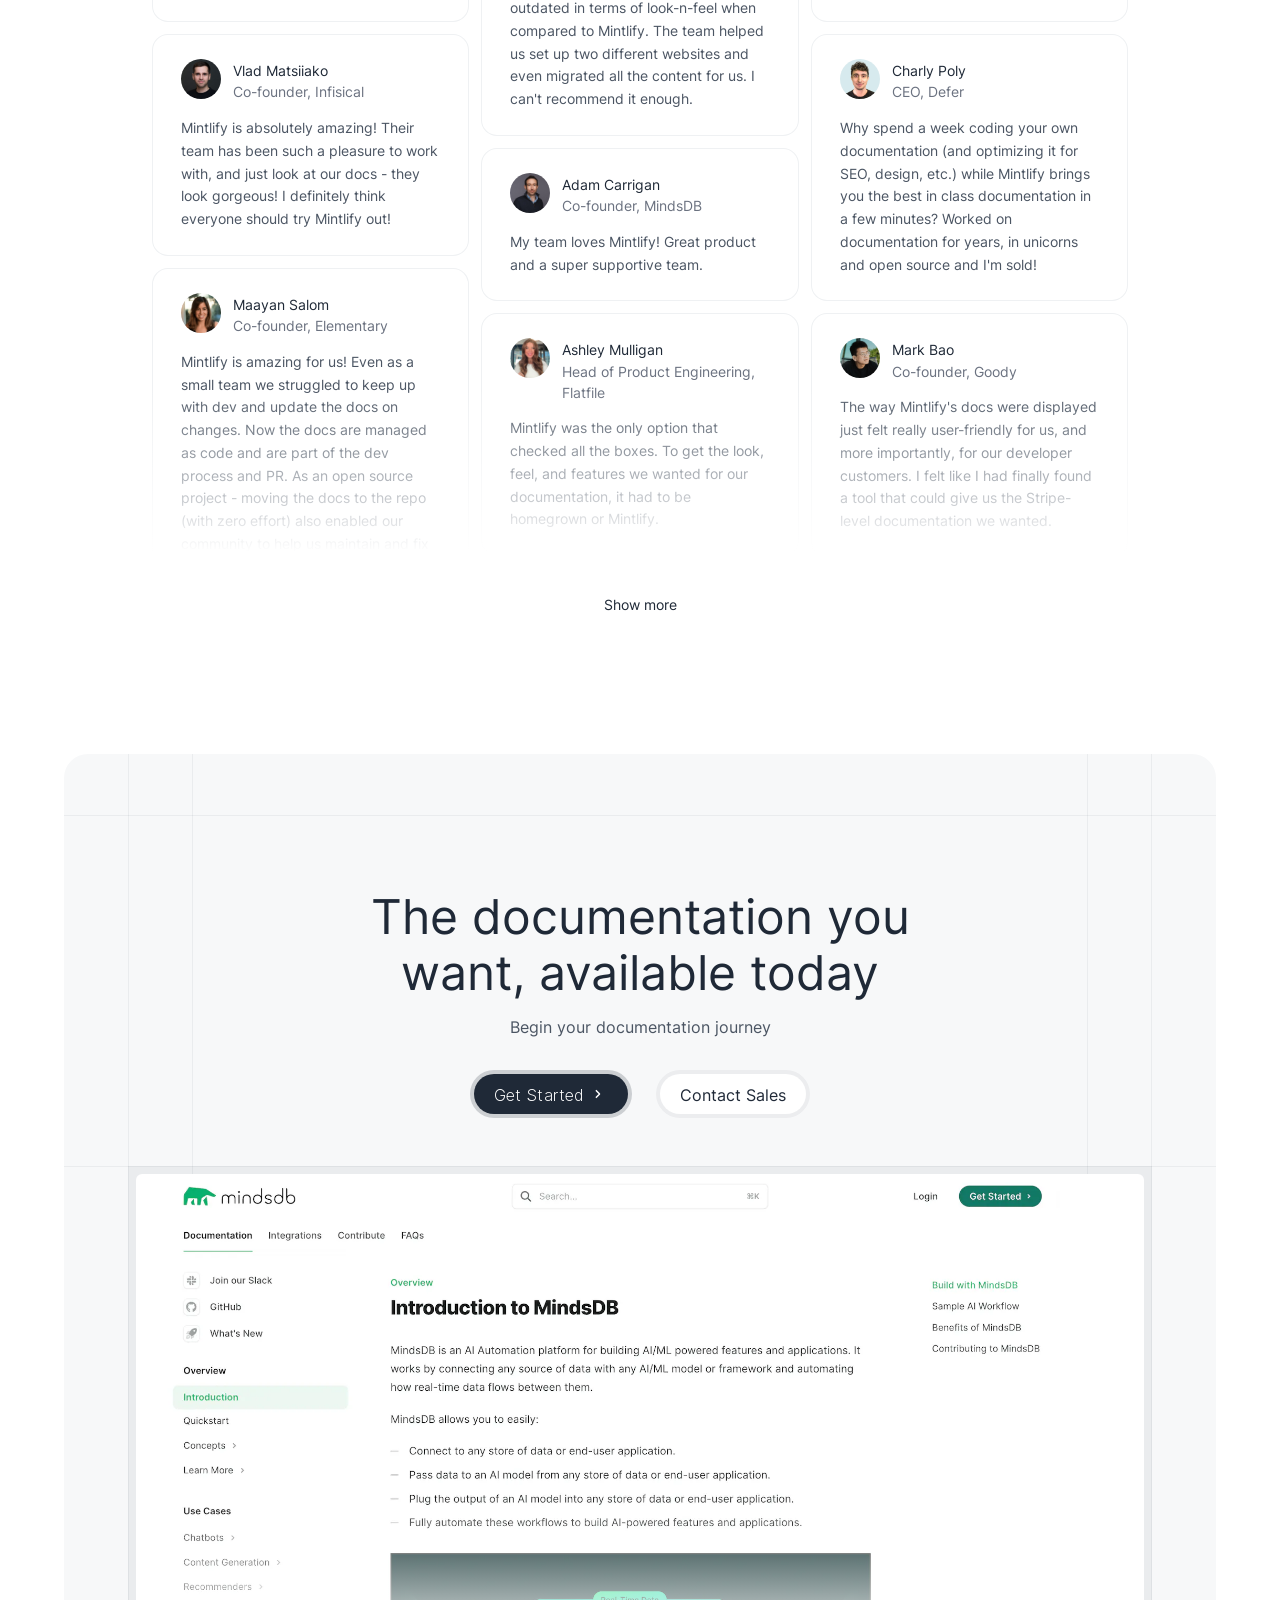
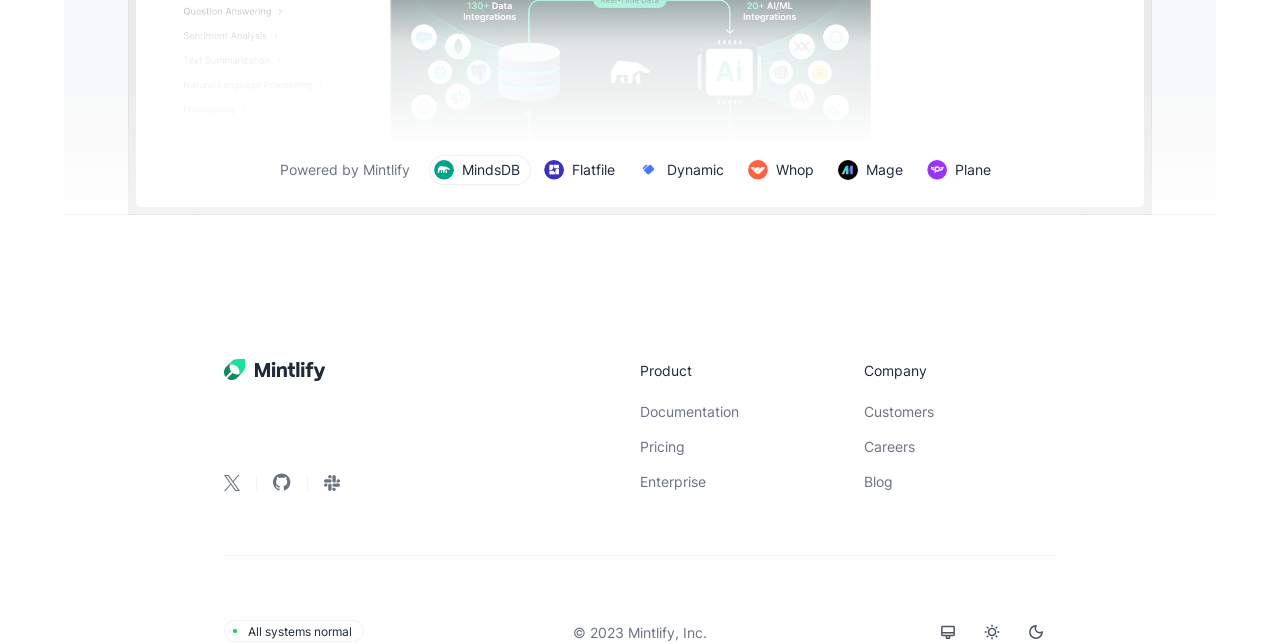
==== commit 08c1b7bb: "Tune text for 1920px and rewrite the README Align text offsets with the mockup at 1920px, replace th" ====
--- a/index.html
+++ b/index.html
@@ -239,12 +239,12 @@
         </div>
         <figcaption class="powered">
           <span class="powered-label">Powered by Mintlify</span>
-          <a href="#" class="pw is-active"><img src="imgs/pw-mindsdb.png" width="20" height="20" alt="">MindsDB</a>
-          <a href="#" class="pw"><img src="imgs/pw-flatfile.png" width="20" height="20" alt="">Flatfile</a>
-          <a href="#" class="pw"><img src="imgs/pw-dynamic.png" width="20" height="20" alt="">Dynamic</a>
-          <a href="#" class="pw"><img src="imgs/pw-whop.png" width="20" height="20" alt="">Whop</a>
-          <a href="#" class="pw"><img src="imgs/pw-mage.svg" width="20" height="20" alt="">Mage</a>
-          <a href="#" class="pw"><img src="imgs/pw-plane.png" width="20" height="20" alt="">Plane</a>
+          <a href="#" class="pw is-active"><img src="imgs/pw-mindsdb.png" width="20" height="20" alt=""><span class="t">MindsDB</span></a>
+          <a href="#" class="pw"><img src="imgs/pw-flatfile.png" width="20" height="20" alt=""><span class="t">Flatfile</span></a>
+          <a href="#" class="pw"><img src="imgs/pw-dynamic.png" width="20" height="20" alt=""><span class="t">Dynamic</span></a>
+          <a href="#" class="pw"><img src="imgs/pw-whop.png" width="20" height="20" alt=""><span class="t">Whop</span></a>
+          <a href="#" class="pw"><img src="imgs/pw-mage.svg" width="20" height="20" alt=""><span class="t">Mage</span></a>
+          <a href="#" class="pw"><img src="imgs/pw-plane.png" width="20" height="20" alt=""><span class="t">Plane</span></a>
         </figcaption>
       </figure>
     </div>
--- a/styles.css
+++ b/styles.css
@@ -132,13 +132,13 @@
     letter-spacing: .114px;
 }
 .btn--teal .t, .btn-link .t {
-    top: .78px;
+    top: .48px;
 }
 .btn--ink .t {
-    top: .64px;
+    top: .84px;
 }
 .btn--ghost .t {
-    top: .46px;
+    top: .86px;
 }
 .cta-row {
     display: flex;
@@ -188,7 +188,7 @@
 }
 .nav-links a, .nav-signin {
     position: relative;
-    top: .27px;
+    top: 1.07px;
 }
 .hero-content {
     text-align: center;
@@ -210,14 +210,14 @@
 }
 .hero-title {
     position: relative;
-    top: -.7px;
+    top: -1.2px;
     margin-top: 64.1px;
     font-size: 59.297px;
     line-height: 64.8px;
 }
 .hero-sub {
     position: relative;
-    top: .77px;
+    top: .17px;
     max-width: 576px;
     margin: 15.89px auto 0;
     line-height: 32px;
@@ -249,7 +249,7 @@
     white-space: nowrap;
 }
 .tab .t {
-    top: .64px;
+    top: -.25px;
 }
 .tab.is-active {
     color: var(--teal);
@@ -306,7 +306,7 @@
 }
 .logos-title {
     position: relative;
-    top: .55px;
+    top: .53px;
     padding: 0 16px;
     color: rgba(15, 79, 87, .7);
 }
@@ -335,6 +335,7 @@
 /* Section headings */
 .eyebrow {
     position: relative;
+    top: 1.09px;
     display: flex;
     justify-content: center;
     align-items: center;
@@ -348,20 +349,21 @@
     height: 16px;
 }
 .standard .eyebrow {
-    top: .2px;
+    top: 1.12px;
 }
 .love .eyebrow {
-    top: .3px;
+    top: .88px;
 }
 .section-title {
     position: relative;
+    top: -.3px;
     margin-top: 23.4px;
     font-size: 48px;
     line-height: 55.2px;
 }
 .section-sub {
     position: relative;
-    top: .48px;
+    top: .73px;
     margin-top: 14.59px;
     color: #4b5563;
 }
@@ -369,14 +371,14 @@
     line-height: 56px;
 }
 .standard .section-title {
-    top: -.4px;
+    top: -.66px;
     margin-top: 23.19px;
 }
 .love .section-title {
-    top: -.18px;
+    top: .22px;
 }
 .final .section-title {
-    top: -.48px;
+    top: -.1px;
     margin-top: -.81px;
 }
 .standard .section-sub, .final .section-sub {
@@ -437,11 +439,13 @@
     z-index: 1;
 }
 .bento-card h3 {
+    top: 1.62px;
     font-size: 14px;
     line-height: 20px;
     color: #000;
 }
 .bento-card p {
+    top: .1px;
     max-width: 440px;
     margin: 10px auto 0;
     font-size: 12px;
@@ -449,10 +453,10 @@
     color: var(--muted);
 }
 .bento-card:not(.bento-card--wide) h3 {
-    top: .3px;
+    top: 1.34px;
 }
 .bento-card:not(.bento-card--wide) p {
-    top: .2px;
+    top: .1px;
     max-width: 250px;
     margin-top: 9.75px;
     line-height: 19.5px;
@@ -496,8 +500,7 @@
 
 /* Features */
 .features {
-    max-width: calc(100% - 32px);
-    width: 1408px;
+    width: calc(100% - 32px);
     margin-top: 128px;
     padding-top: 112px;
 }
@@ -533,14 +536,14 @@
 }
 .ai-copy h3 {
     position: relative;
-    top: .35px;
+    top: .25px;
     font-size: 36px;
     line-height: 40px;
     color: #000;
 }
 .ai-copy p {
     position: relative;
-    top: .77px;
+    top: .87px;
     margin: 20px 0 28px;
     color: #4b5563;
 }
@@ -574,12 +577,12 @@
 }
 .feature-grid h3 {
     position: relative;
-    top: .7px;
+    top: .9px;
     margin-top: 12px;
 }
 .feature-grid p {
     position: relative;
-    top: .62px;
+    top: .36px;
     margin-top: 8px;
     line-height: 26px;
     color: var(--muted);
@@ -623,17 +626,21 @@
     padding-top: 1px;
 }
 .quote b {
+    position: relative;
+    top: 1.25px;
     display: block;
     line-height: 20px;
 }
 .quote small {
     position: relative;
-    top: .59px;
+    top: 1.55px;
     display: block;
     font-size: 14px;
     color: var(--muted);
 }
 .quote blockquote {
+    position: relative;
+    top: .47px;
     margin-top: 15.75px;
     line-height: 22.75px;
     color: #4b5563;
@@ -656,7 +663,7 @@
 }
 .show-more {
     position: relative;
-    top: .7px;
+    top: 1.67px;
     padding: 7px 15px;
     font-size: 14px;
     line-height: 17px;
@@ -730,6 +737,10 @@
 .powered-label {
     margin-right: 10px;
 }
+.powered-label, .pw .t {
+    position: relative;
+    top: .73px;
+}
 .pw {
     display: flex;
     align-items: center;
@@ -783,7 +794,7 @@
     font-size: 14px;
 }
 .footer-col h2 {
-    top: .81px;
+    top: 1.47px;
     padding-top: .5px;
     line-height: 20px;
 }
@@ -793,7 +804,7 @@
     margin-top: 20.5px;
 }
 .footer-col a {
-    top: .7px;
+    top: .99px;
     display: block;
     line-height: 21px;
     color: var(--muted);
@@ -825,6 +836,9 @@
     font-size: 12px;
     line-height: 16px;
 }
+.status .t {
+    top: .5px;
+}
 .status-dot {
     position: relative;
     width: 10px;
@@ -841,7 +855,7 @@
 }
 .copy {
     position: relative;
-    top: .7px;
+    top: 1.25px;
     text-align: center;
     font-size: 14px;
     color: var(--muted);
@@ -860,6 +874,12 @@
 }
 
 /* Responsive */
+@media (min-width: 1441px) {
+    html {
+        /* tan(atan2(a, b)) is the number a / b, which calc() cannot get from two lengths everywhere */
+        zoom: tan(atan2(min(100vw, 1920px), 1440px));
+    }
+}
 @media (max-width: 1200px) {
     .nav {
         margin: 0 16px;
@@ -1055,4 +1075,4 @@
 }
 @font-face {
     font-family: "Inter Var";  font-weight: 270;  font-style: normal;  src: url("[data-uri]") format("woff2");
-}
+}
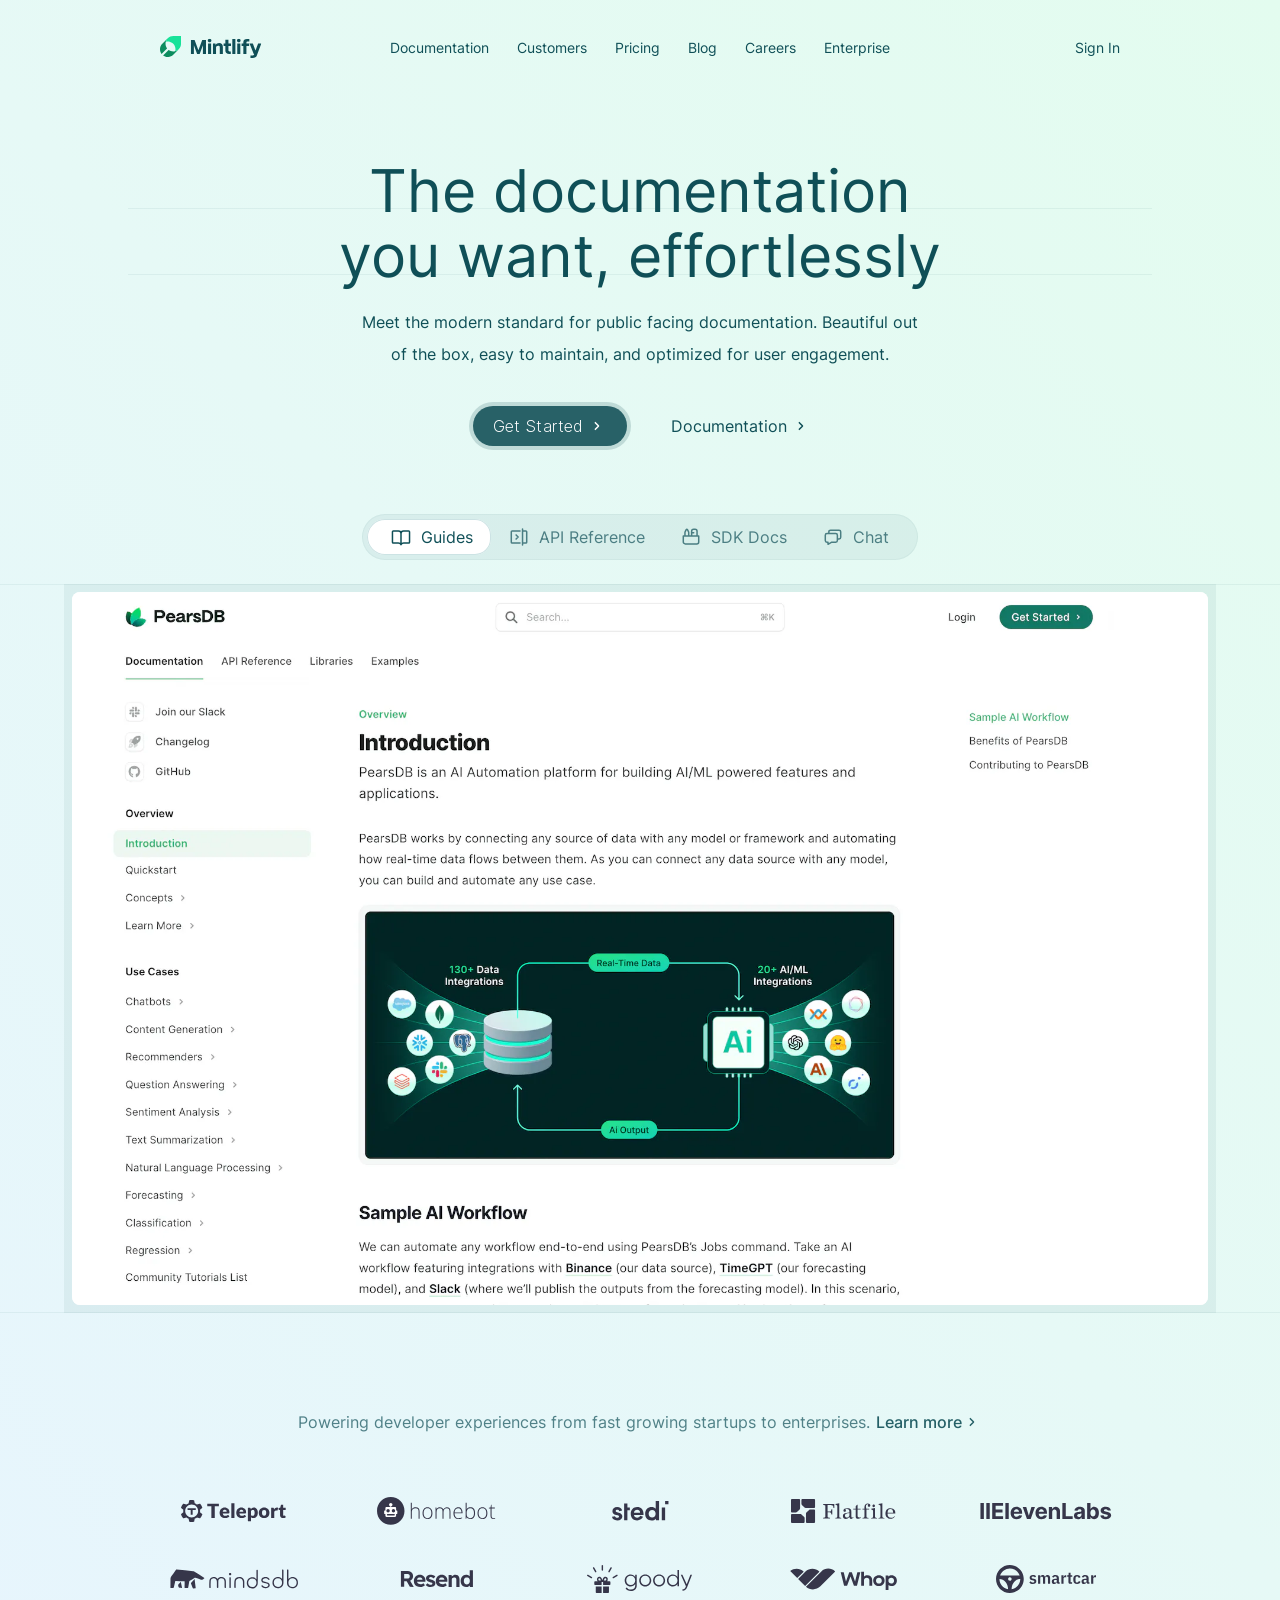
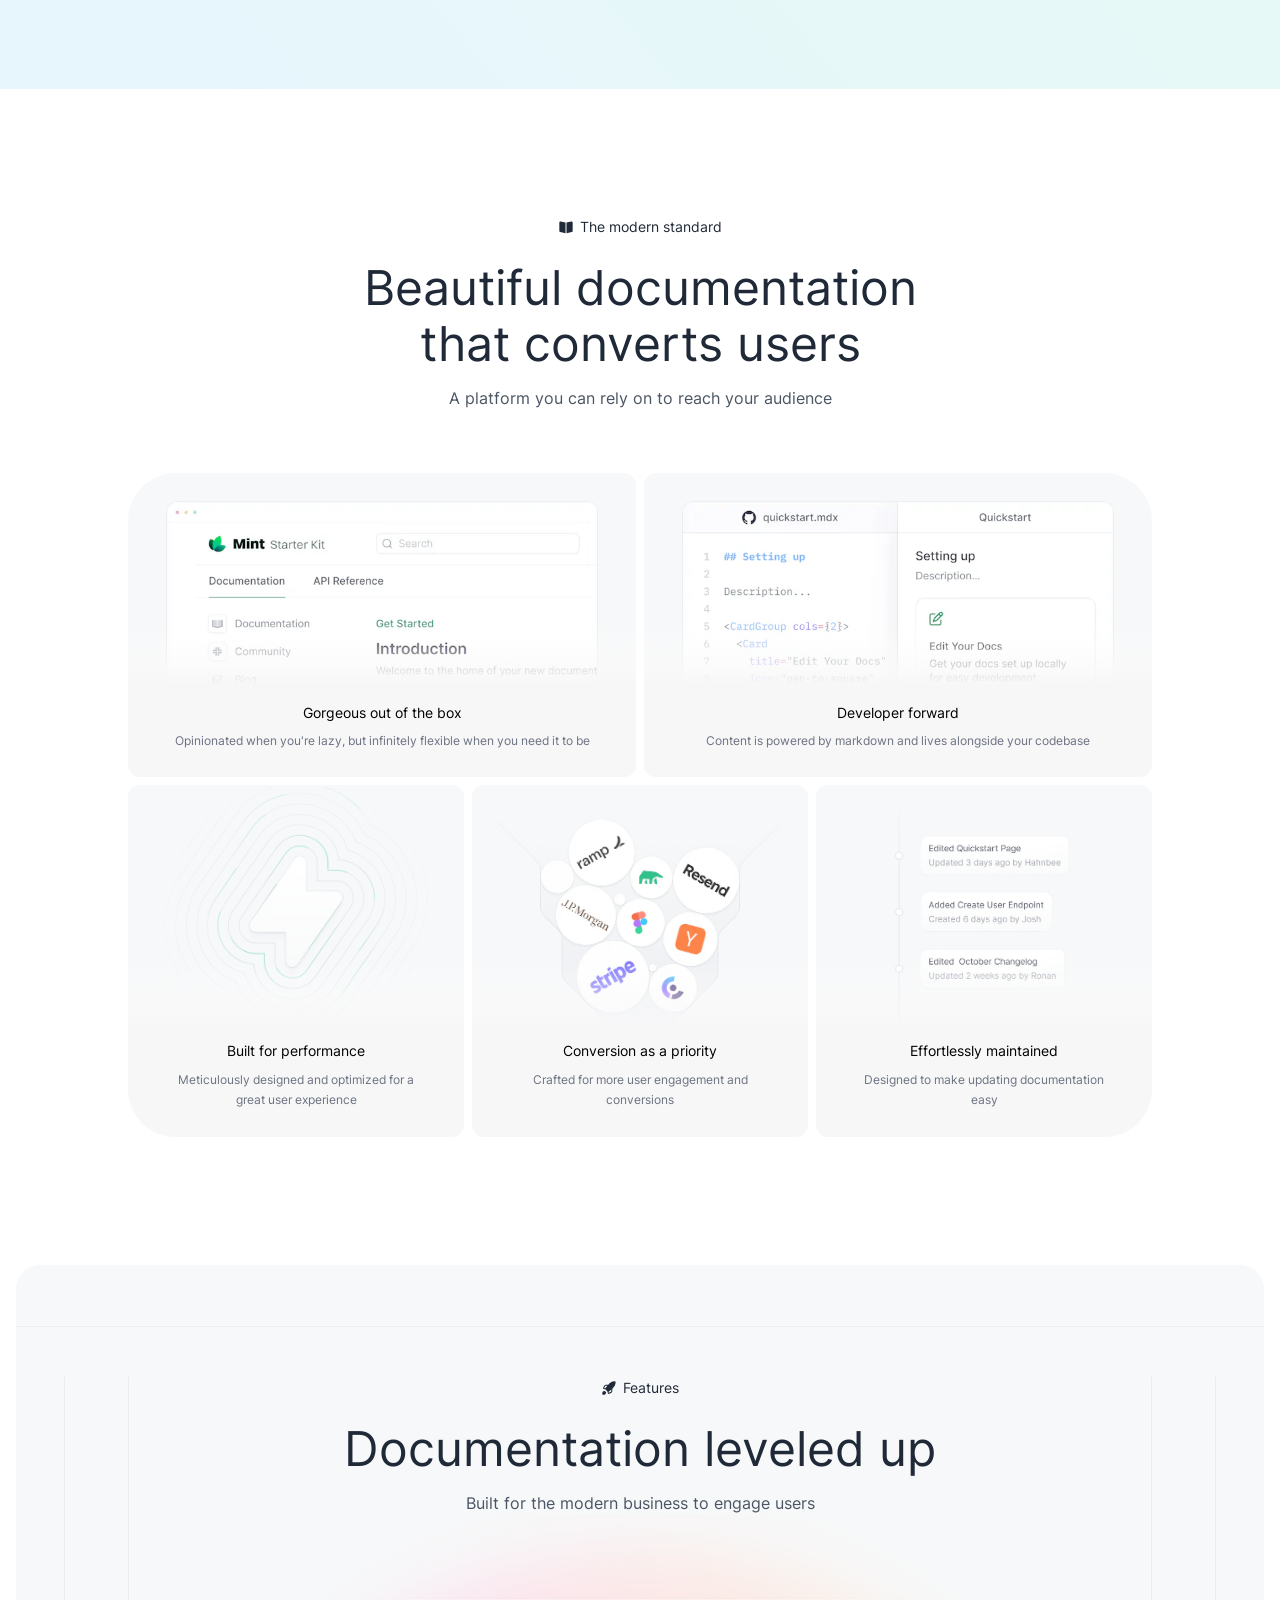
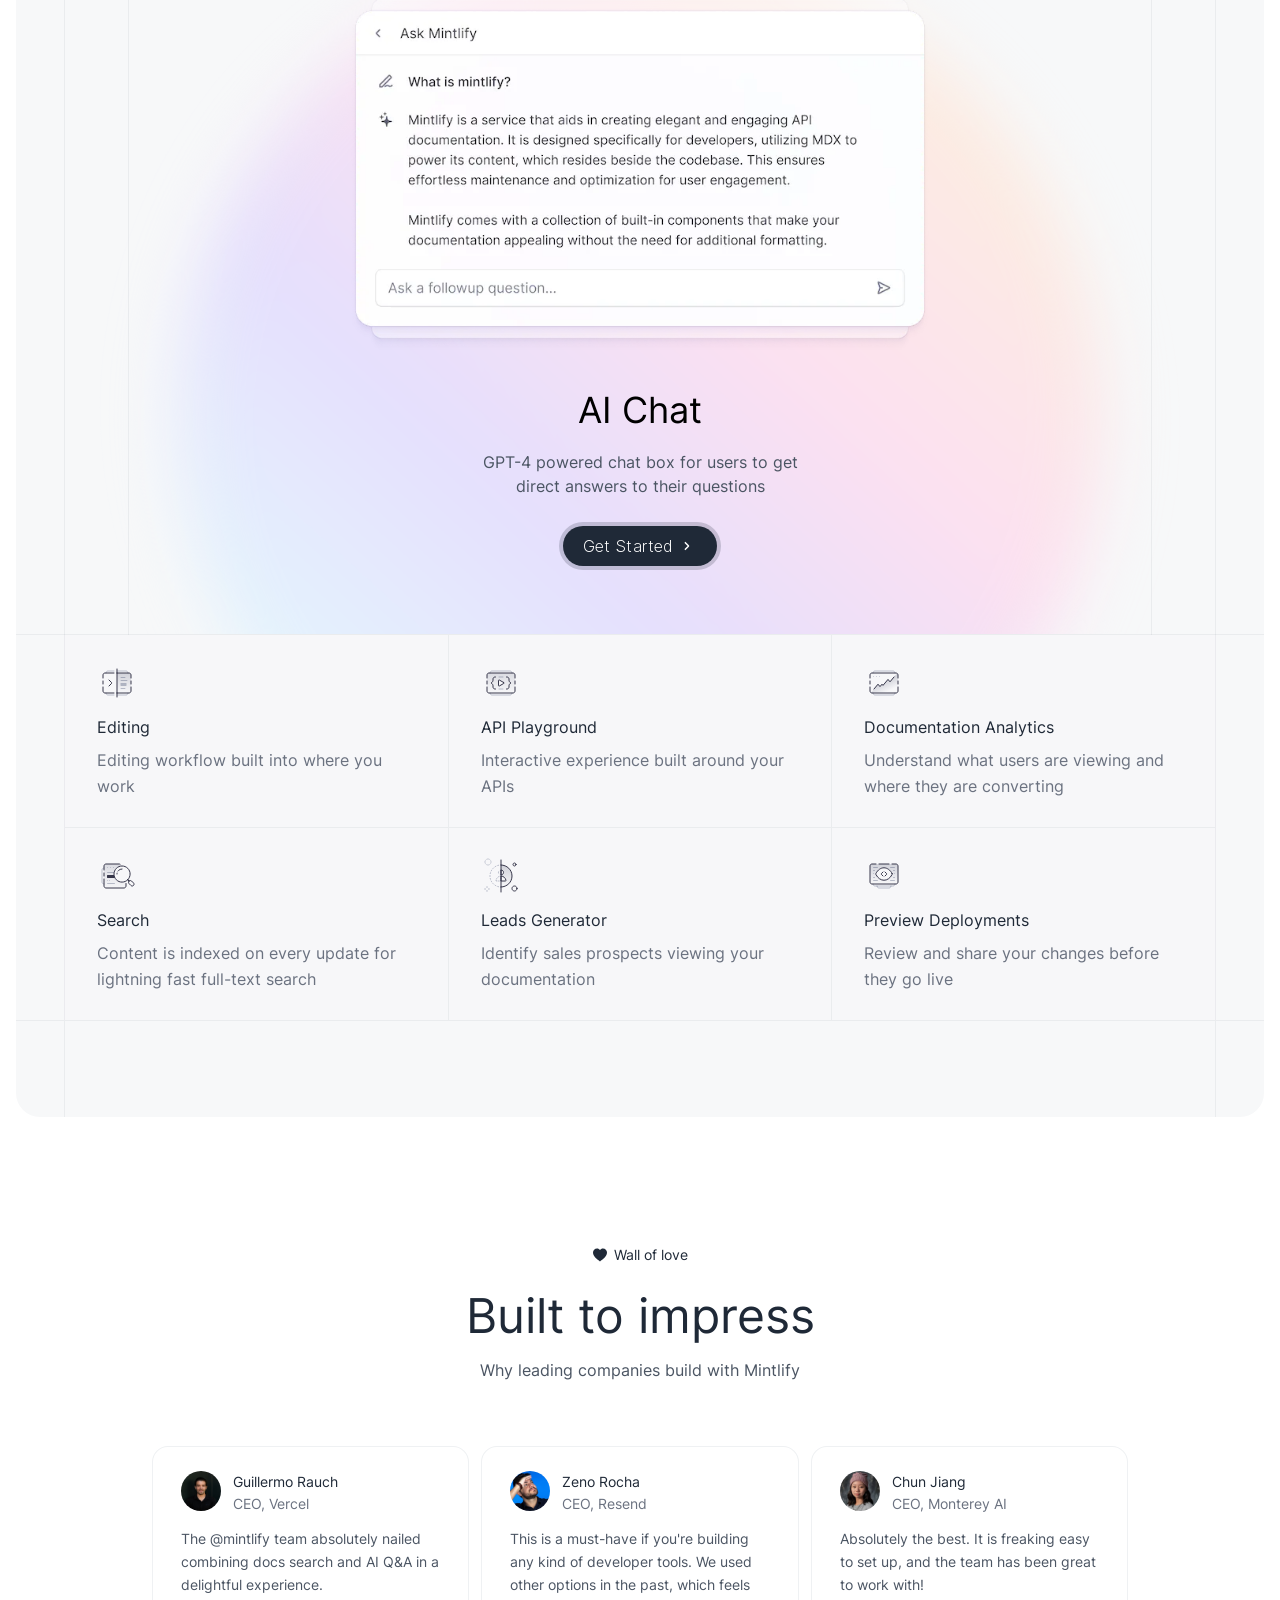
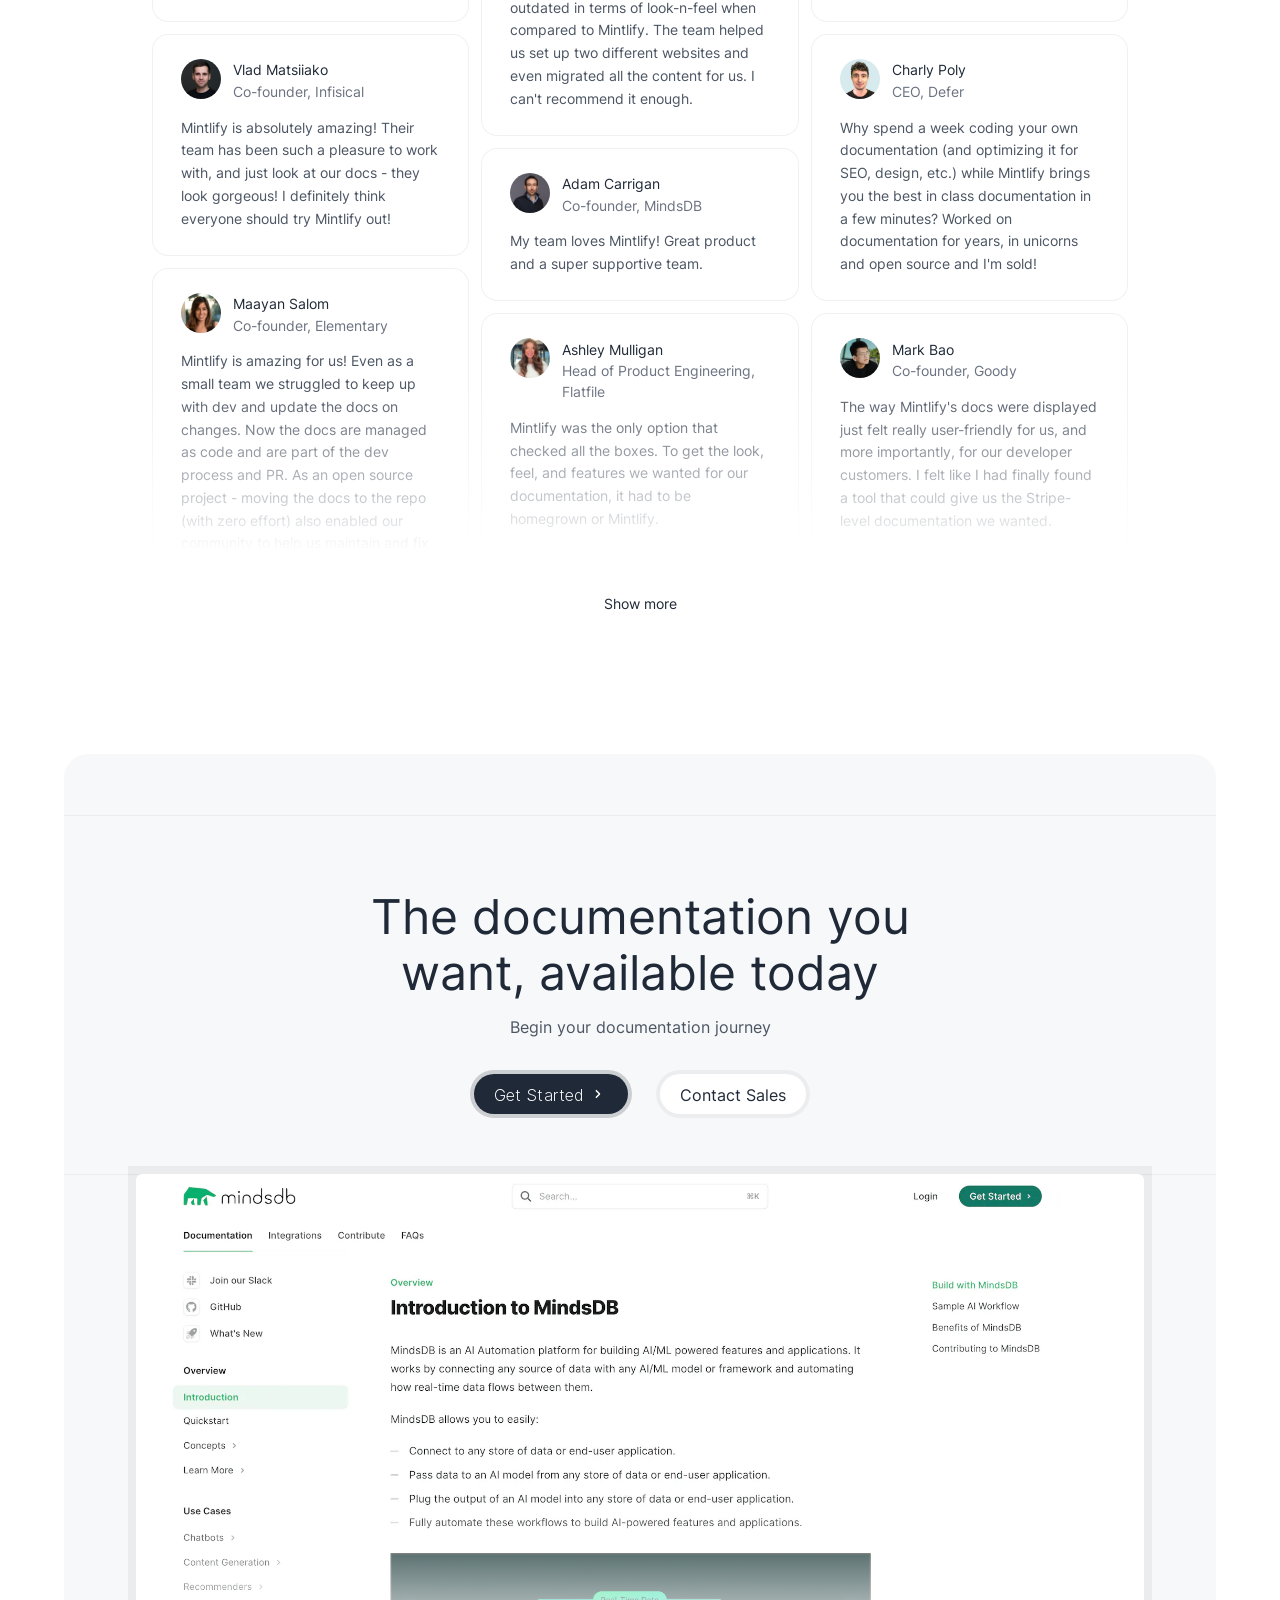
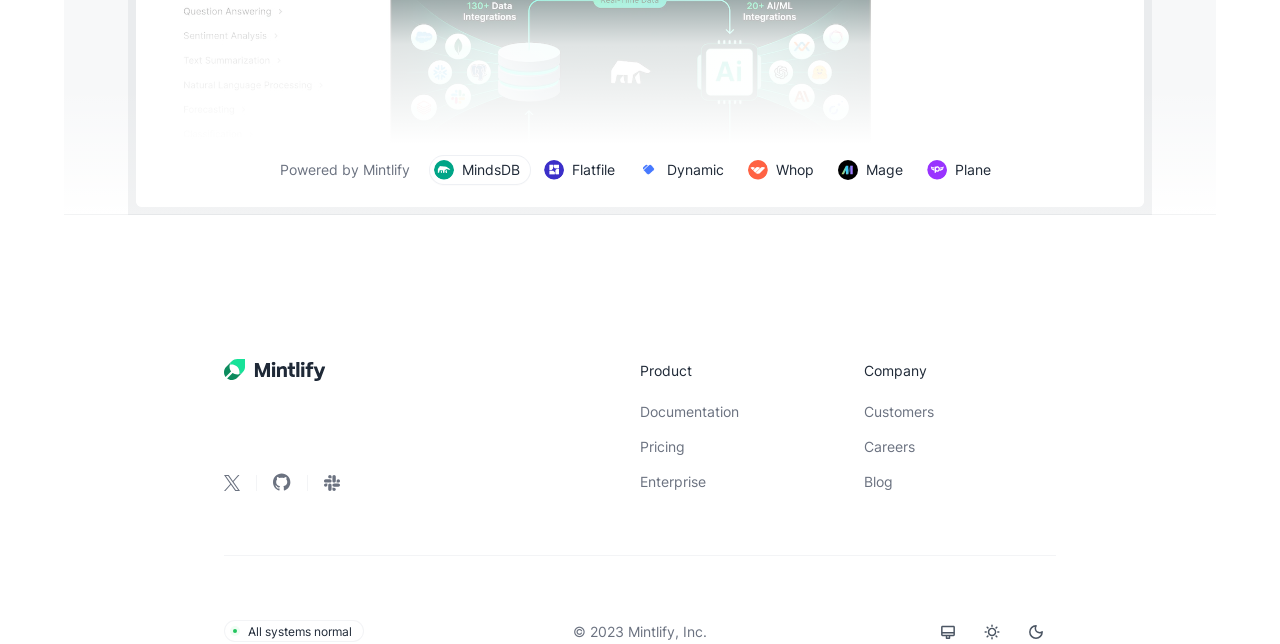
==== commit fda4131a: "Fix HTML validation errors Use whole-number logo heights, plain toggle buttons instead of tab roles " ====
--- a/index.html
+++ b/index.html
@@ -38,11 +38,11 @@
       <a href="#" class="btn-link"><span class="t">Documentation</span><img src="imgs/chevron-teal.svg" width="20" height="20" alt=""></a>
     </div>
 
-    <div class="tabs" role="tablist" aria-label="Documentation types">
-      <button class="tab is-active" role="tab" aria-selected="true"><img src="imgs/tab-guides.svg" width="20" height="20" alt=""><span class="t">Guides</span></button>
-      <button class="tab" role="tab" aria-selected="false"><img src="imgs/tab-api.svg" width="20" height="20" alt=""><span class="t">API Reference</span></button>
-      <button class="tab" role="tab" aria-selected="false"><img src="imgs/tab-sdk.svg" width="20" height="20" alt=""><span class="t">SDK Docs</span></button>
-      <button class="tab" role="tab" aria-selected="false"><img src="imgs/tab-chat.svg" width="20" height="20" alt=""><span class="t">Chat</span></button>
+    <div class="tabs" role="group" aria-label="Documentation types">
+      <button type="button" class="tab is-active" aria-pressed="true"><img src="imgs/tab-guides.svg" width="20" height="20" alt=""><span class="t">Guides</span></button>
+      <button type="button" class="tab" aria-pressed="false"><img src="imgs/tab-api.svg" width="20" height="20" alt=""><span class="t">API Reference</span></button>
+      <button type="button" class="tab" aria-pressed="false"><img src="imgs/tab-sdk.svg" width="20" height="20" alt=""><span class="t">SDK Docs</span></button>
+      <button type="button" class="tab" aria-pressed="false"><img src="imgs/tab-chat.svg" width="20" height="20" alt=""><span class="t">Chat</span></button>
     </div>
   </div>
 
@@ -52,21 +52,21 @@
     </figure>
   </div>
 
-  <section class="logos" aria-labelledby="logos-title">
-    <p id="logos-title" class="logos-title">Powering developer experiences from fast growing startups to enterprises. <a href="#">Learn more<img src="imgs/chevron-learn.svg" width="20" height="20" alt=""></a></p>
+  <div class="logos">
+    <p class="logos-title">Powering developer experiences from fast growing startups to enterprises. <a href="#">Learn more<img src="imgs/chevron-learn.svg" width="20" height="20" alt=""></a></p>
     <ul class="logos-grid">
       <li><img src="imgs/logo-teleport.svg" width="105" height="22" alt="Teleport"></li>
-      <li><img src="imgs/logo-homebot.svg" width="119" height="27.77" alt="homebot"></li>
+      <li><img src="imgs/logo-homebot.svg" width="119" height="28" alt="homebot"></li>
       <li><img src="imgs/logo-stedi.svg" width="64" height="22" alt="Stedi"></li>
       <li><img src="imgs/logo-flatfile.svg" width="105" height="24" alt="Flatfile"></li>
-      <li><img src="imgs/logo-elevenlabs.svg" width="132" height="17.13" alt="ElevenLabs"></li>
+      <li><img src="imgs/logo-elevenlabs.svg" width="132" height="17" alt="ElevenLabs"></li>
       <li><img src="imgs/logo-mindsdb.svg" width="130" height="20" alt="MindsDB"></li>
       <li><img src="imgs/logo-resend.svg" width="73" height="18" alt="Resend"></li>
-      <li><img src="imgs/logo-goody.svg" width="106" height="27.73" alt="Goody"></li>
+      <li><img src="imgs/logo-goody.svg" width="106" height="28" alt="Goody"></li>
       <li><img src="imgs/logo-whop.svg" width="107" height="22" alt="Whop"></li>
       <li><img src="imgs/logo-smartcar.svg" width="100" height="28" alt="Smartcar"></li>
     </ul>
-  </section>
+  </div>
 </header>
 
 <main id="main">
--- a/styles.css
+++ b/styles.css
@@ -79,7 +79,6 @@
     box-shadow: inset 1px 0 var(--guide, var(--rule)), inset -1px 0 var(--guide, var(--rule));
 }
 .guides {
-    top: 0;
     bottom: 0;
     left: 50%;
     width: 1152px;
@@ -132,13 +131,13 @@
     letter-spacing: .114px;
 }
 .btn--teal .t, .btn-link .t {
-    top: .48px;
+    top: .46px;
 }
 .btn--ink .t {
-    top: .84px;
+    top: .61px;
 }
 .btn--ghost .t {
-    top: .86px;
+    top: .6px;
 }
 .cta-row {
     display: flex;
@@ -188,7 +187,7 @@
 }
 .nav-links a, .nav-signin {
     position: relative;
-    top: 1.07px;
+    top: .27px;
 }
 .hero-content {
     text-align: center;
@@ -210,14 +209,14 @@
 }
 .hero-title {
     position: relative;
-    top: -1.2px;
+    top: -.83px;
     margin-top: 64.1px;
     font-size: 59.297px;
     line-height: 64.8px;
 }
 .hero-sub {
     position: relative;
-    top: .17px;
+    top: .52px;
     max-width: 576px;
     margin: 15.89px auto 0;
     line-height: 32px;
@@ -249,7 +248,7 @@
     white-space: nowrap;
 }
 .tab .t {
-    top: -.25px;
+    top: .64px;
 }
 .tab.is-active {
     color: var(--teal);
@@ -275,7 +274,6 @@
     background: var(--rule);
 }
 .preview-band::before {
-    top: 0;
     z-index: 1;
 }
 .preview-band::after {
@@ -306,7 +304,7 @@
 }
 .logos-title {
     position: relative;
-    top: .53px;
+    top: .55px;
     padding: 0 16px;
     color: rgba(15, 79, 87, .7);
 }
@@ -326,6 +324,9 @@
     max-width: 1016px;
     margin: 44px auto 0;
 }
+.logos-grid img {
+    height: auto;
+}
 .logos-grid li {
     display: flex;
     align-items: center;
@@ -335,7 +336,7 @@
 /* Section headings */
 .eyebrow {
     position: relative;
-    top: 1.09px;
+    top: .29px;
     display: flex;
     justify-content: center;
     align-items: center;
@@ -349,21 +350,20 @@
     height: 16px;
 }
 .standard .eyebrow {
-    top: 1.12px;
+    top: .2px;
 }
 .love .eyebrow {
-    top: .88px;
+    top: .56px;
 }
 .section-title {
     position: relative;
-    top: -.3px;
     margin-top: 23.4px;
     font-size: 48px;
     line-height: 55.2px;
 }
 .section-sub {
     position: relative;
-    top: .73px;
+    top: .48px;
     margin-top: 14.59px;
     color: #4b5563;
 }
@@ -371,14 +371,14 @@
     line-height: 56px;
 }
 .standard .section-title {
-    top: -.66px;
+    top: -.4px;
     margin-top: 23.19px;
 }
 .love .section-title {
-    top: .22px;
+    top: -.18px;
 }
 .final .section-title {
-    top: -.1px;
+    top: -.34px;
     margin-top: -.81px;
 }
 .standard .section-sub, .final .section-sub {
@@ -439,13 +439,11 @@
     z-index: 1;
 }
 .bento-card h3 {
-    top: 1.62px;
     font-size: 14px;
     line-height: 20px;
     color: #000;
 }
 .bento-card p {
-    top: .1px;
     max-width: 440px;
     margin: 10px auto 0;
     font-size: 12px;
@@ -453,10 +451,10 @@
     color: var(--muted);
 }
 .bento-card:not(.bento-card--wide) h3 {
-    top: 1.34px;
+    top: .3px;
 }
 .bento-card:not(.bento-card--wide) p {
-    top: .1px;
+    top: .2px;
     max-width: 250px;
     margin-top: 9.75px;
     line-height: 19.5px;
@@ -536,14 +534,14 @@
 }
 .ai-copy h3 {
     position: relative;
-    top: .25px;
+    top: .09px;
     font-size: 36px;
     line-height: 40px;
     color: #000;
 }
 .ai-copy p {
     position: relative;
-    top: .87px;
+    top: .6px;
     margin: 20px 0 28px;
     color: #4b5563;
 }
@@ -577,12 +575,12 @@
 }
 .feature-grid h3 {
     position: relative;
-    top: .9px;
+    top: .7px;
     margin-top: 12px;
 }
 .feature-grid p {
     position: relative;
-    top: .36px;
+    top: .62px;
     margin-top: 8px;
     line-height: 26px;
     color: var(--muted);
@@ -627,20 +625,18 @@
 }
 .quote b {
     position: relative;
-    top: 1.25px;
+    top: .34px;
     display: block;
     line-height: 20px;
 }
 .quote small {
     position: relative;
-    top: 1.55px;
+    top: .95px;
     display: block;
     font-size: 14px;
     color: var(--muted);
 }
 .quote blockquote {
-    position: relative;
-    top: .47px;
     margin-top: 15.75px;
     line-height: 22.75px;
     color: #4b5563;
@@ -663,7 +659,7 @@
 }
 .show-more {
     position: relative;
-    top: 1.67px;
+    top: .93px;
     padding: 7px 15px;
     font-size: 14px;
     line-height: 17px;
@@ -703,7 +699,6 @@
 .showcase::before {
     left: -64px;
     right: -64px;
-    top: 0;
 }
 .showcase-shot {
     position: relative;
@@ -739,7 +734,7 @@
 }
 .powered-label, .pw .t {
     position: relative;
-    top: .73px;
+    top: .3px;
 }
 .pw {
     display: flex;
@@ -794,7 +789,7 @@
     font-size: 14px;
 }
 .footer-col h2 {
-    top: 1.47px;
+    top: 1.13px;
     padding-top: .5px;
     line-height: 20px;
 }
@@ -804,7 +799,7 @@
     margin-top: 20.5px;
 }
 .footer-col a {
-    top: .99px;
+    top: .95px;
     display: block;
     line-height: 21px;
     color: var(--muted);
@@ -818,7 +813,6 @@
     padding-top: 65px;
 }
 .footer-bottom::before {
-    top: 0;
     background: #f3f4f6;
 }
 .footer-cell {
@@ -837,7 +831,7 @@
     line-height: 16px;
 }
 .status .t {
-    top: .5px;
+    top: .08px;
 }
 .status-dot {
     position: relative;
@@ -855,7 +849,7 @@
 }
 .copy {
     position: relative;
-    top: 1.25px;
+    top: 1.05px;
     text-align: center;
     font-size: 14px;
     color: var(--muted);
@@ -906,7 +900,6 @@
     }
     .logos-grid img {
         max-width: 80%;
-        height: auto;
     }
     .bento {
         grid-template-columns: repeat(2, 1fr);
@@ -994,8 +987,7 @@
         width: 640px;
         height: 640px;
         margin-left: -320px;
-        top: 0;
-    }
+        }
     .ai-copy h3 {
         font-size: 32px;
     }
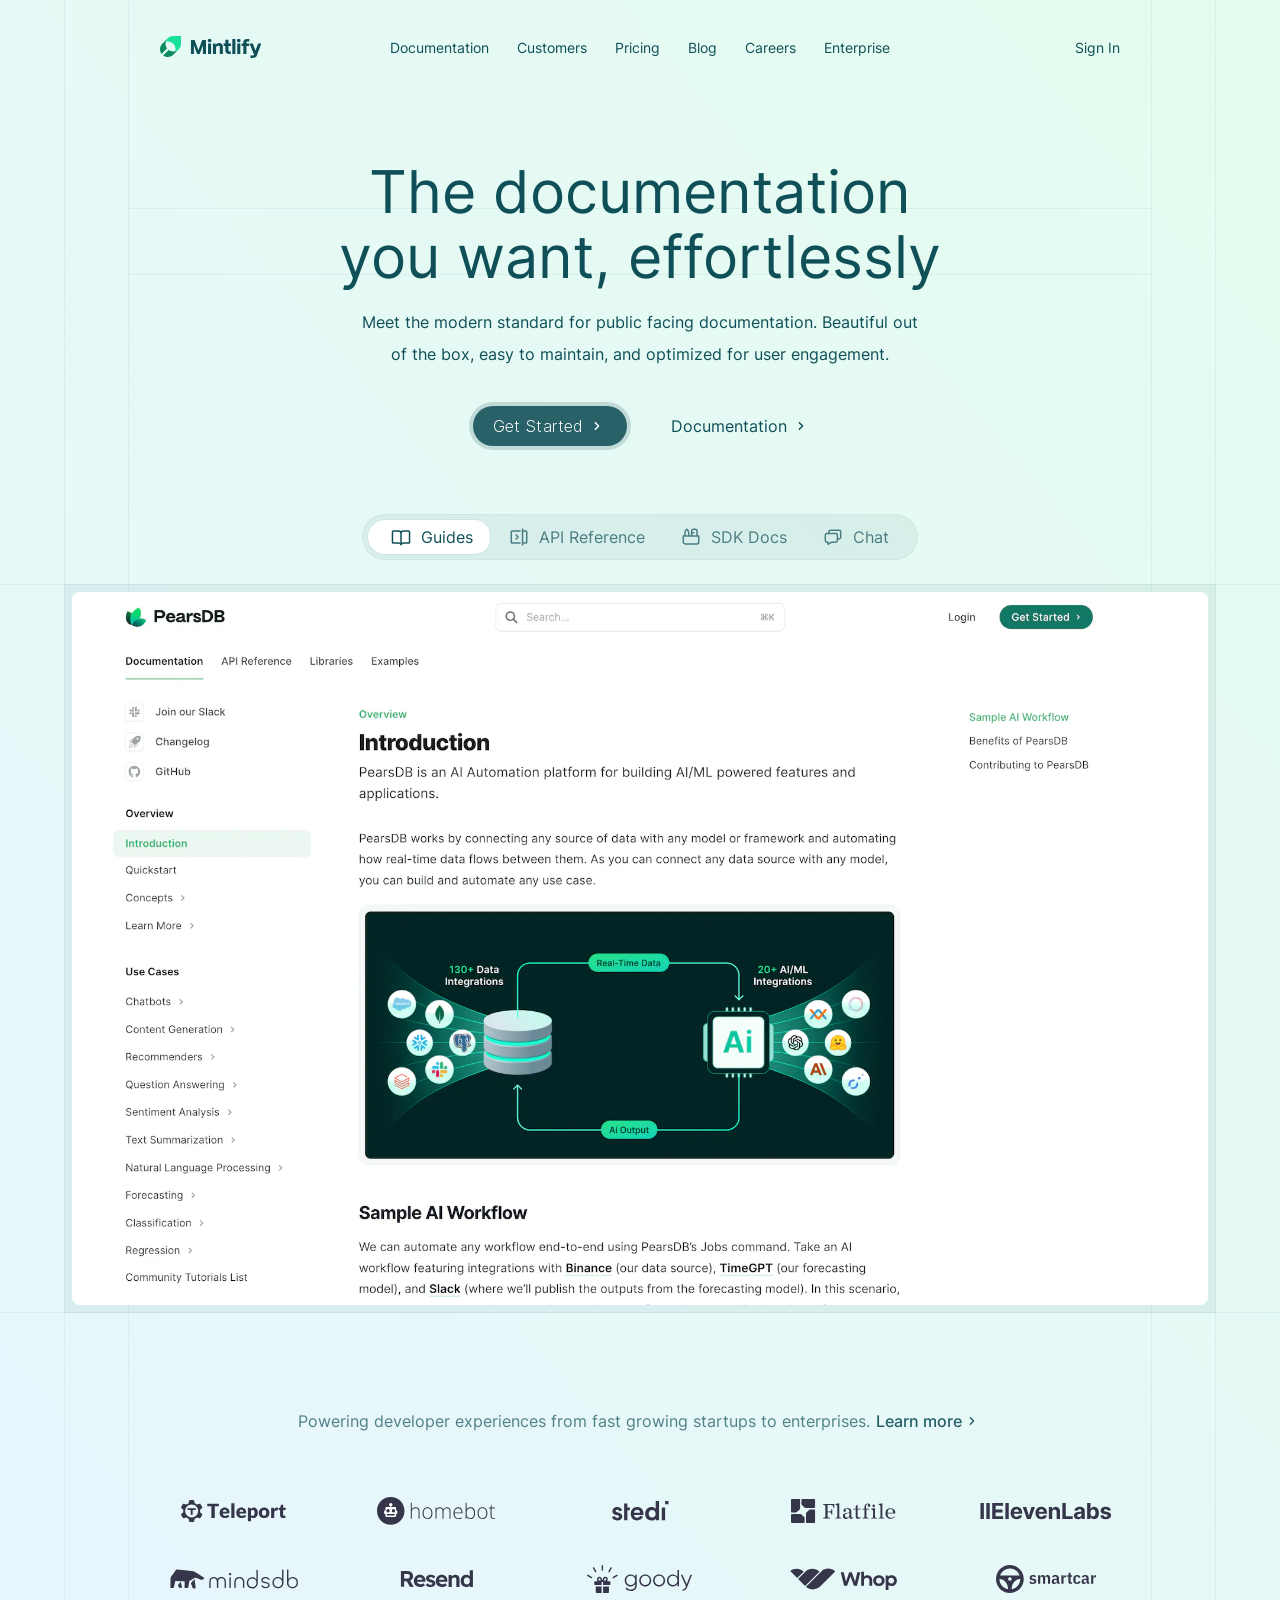
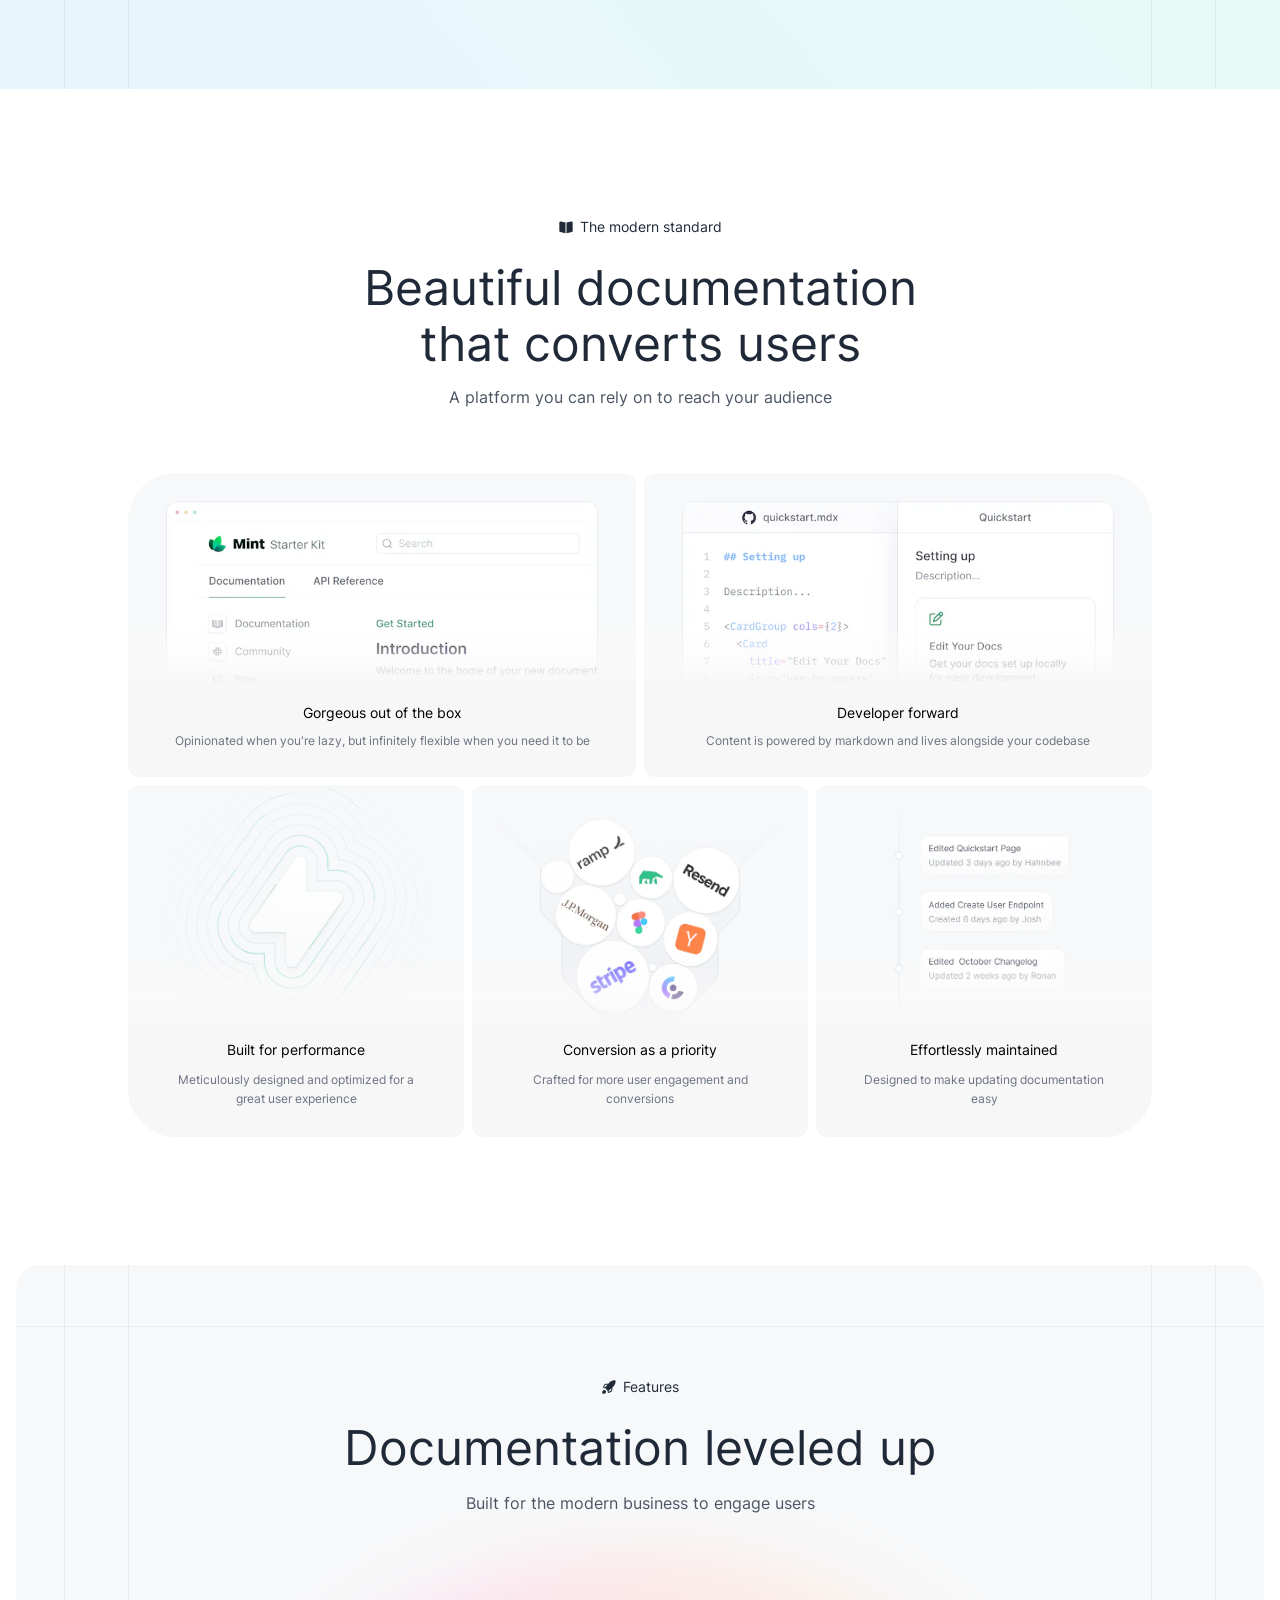
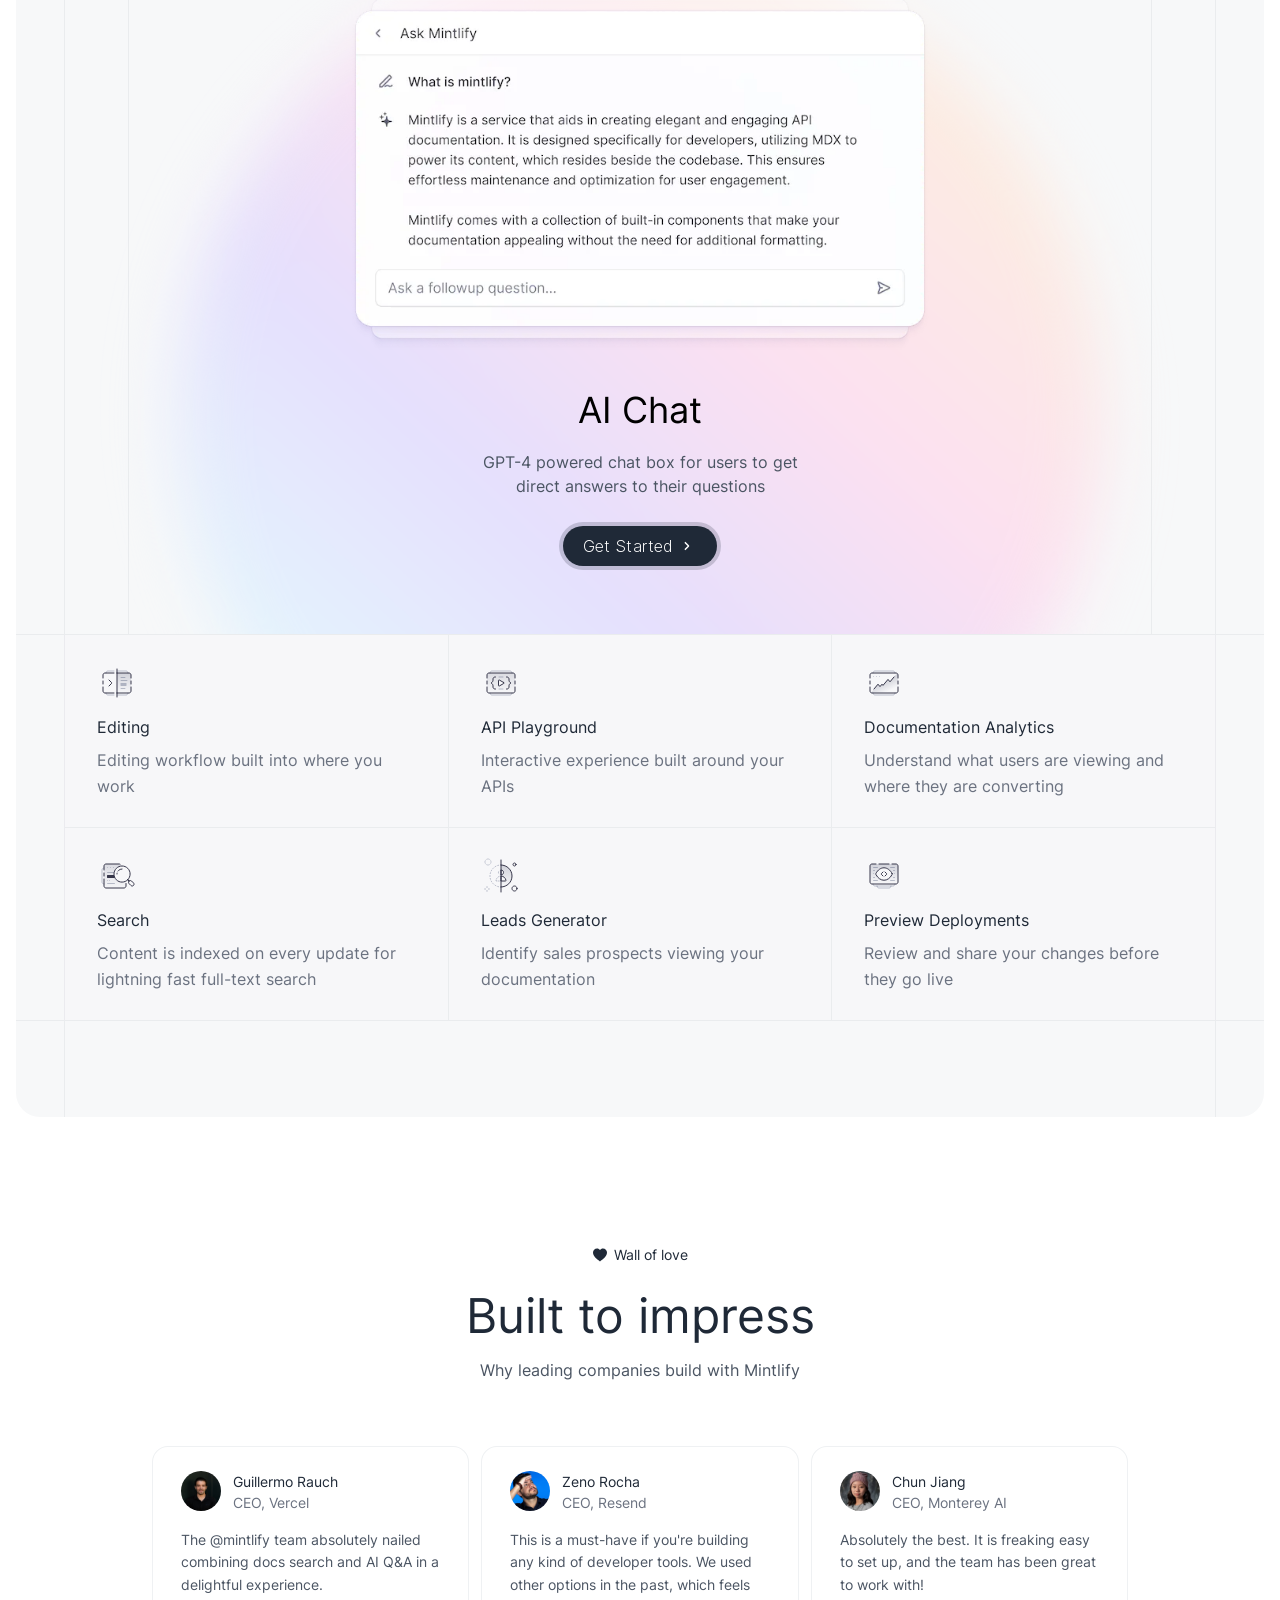
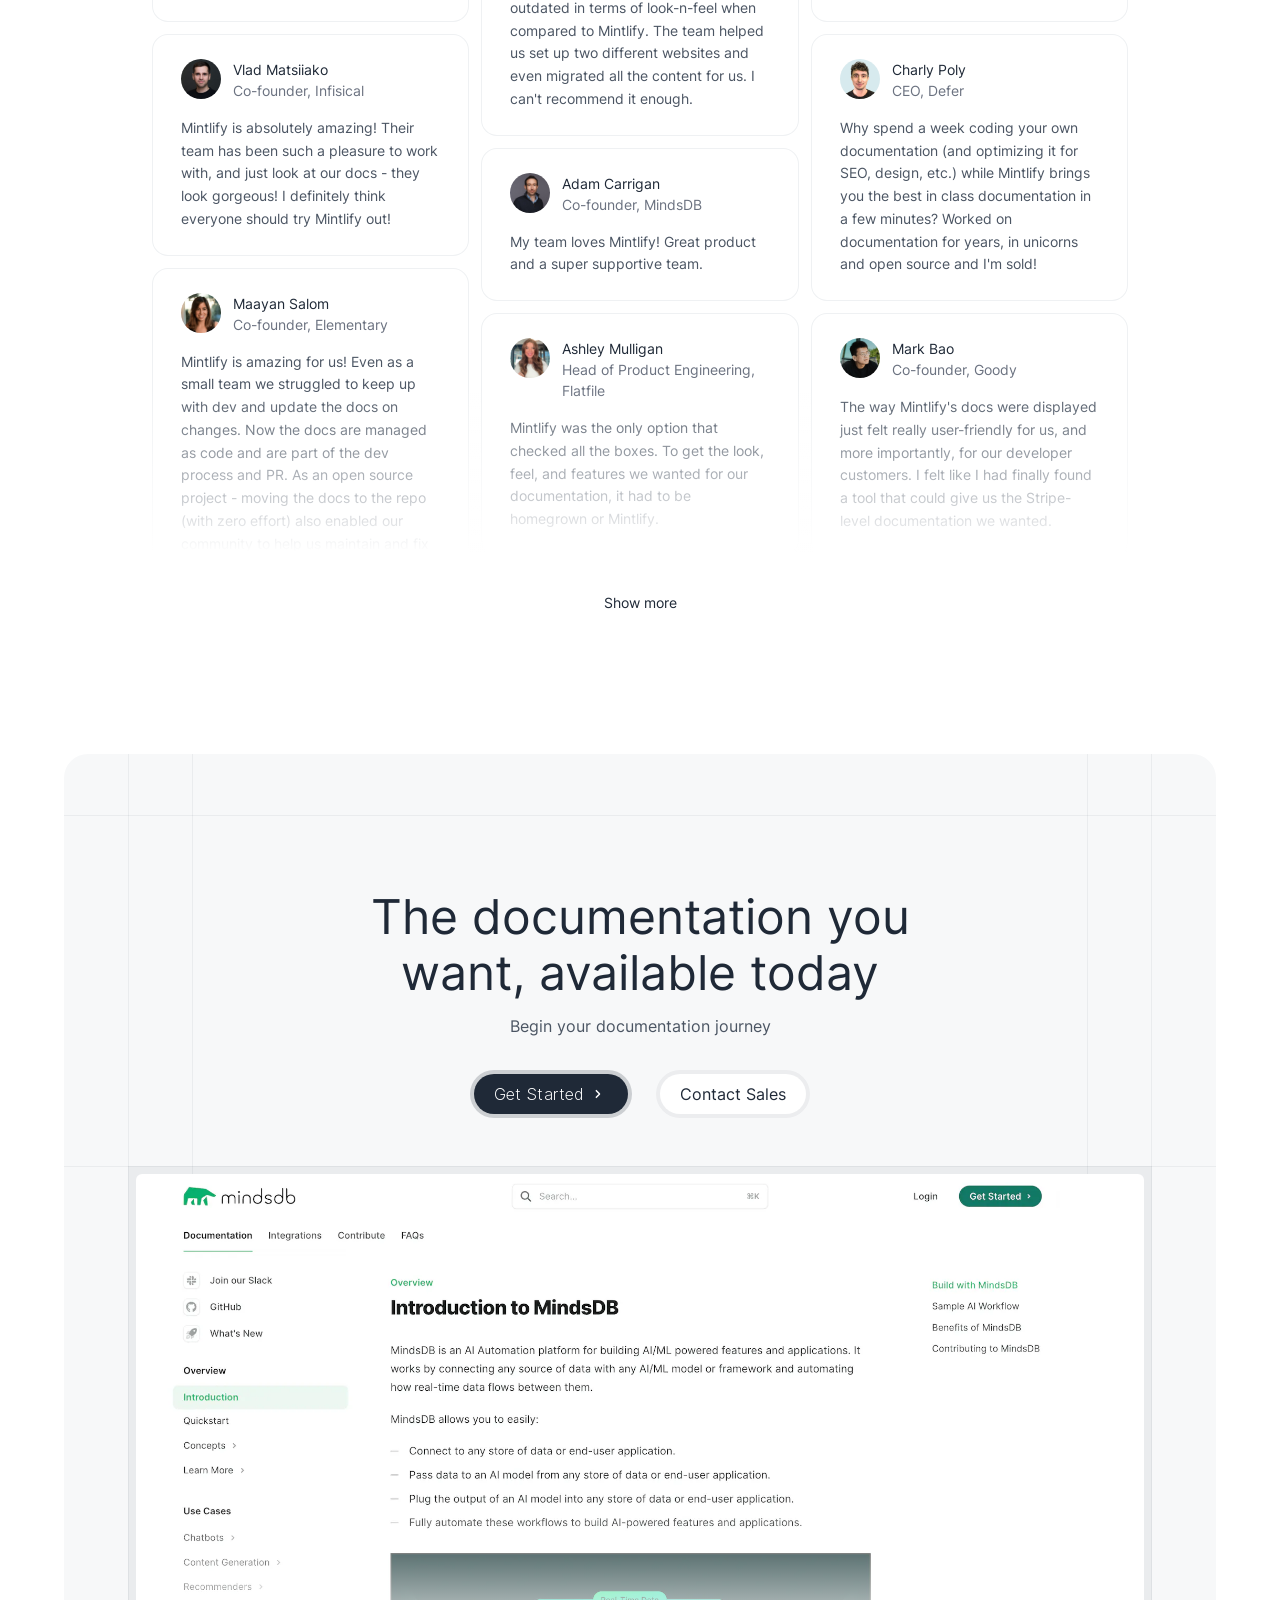
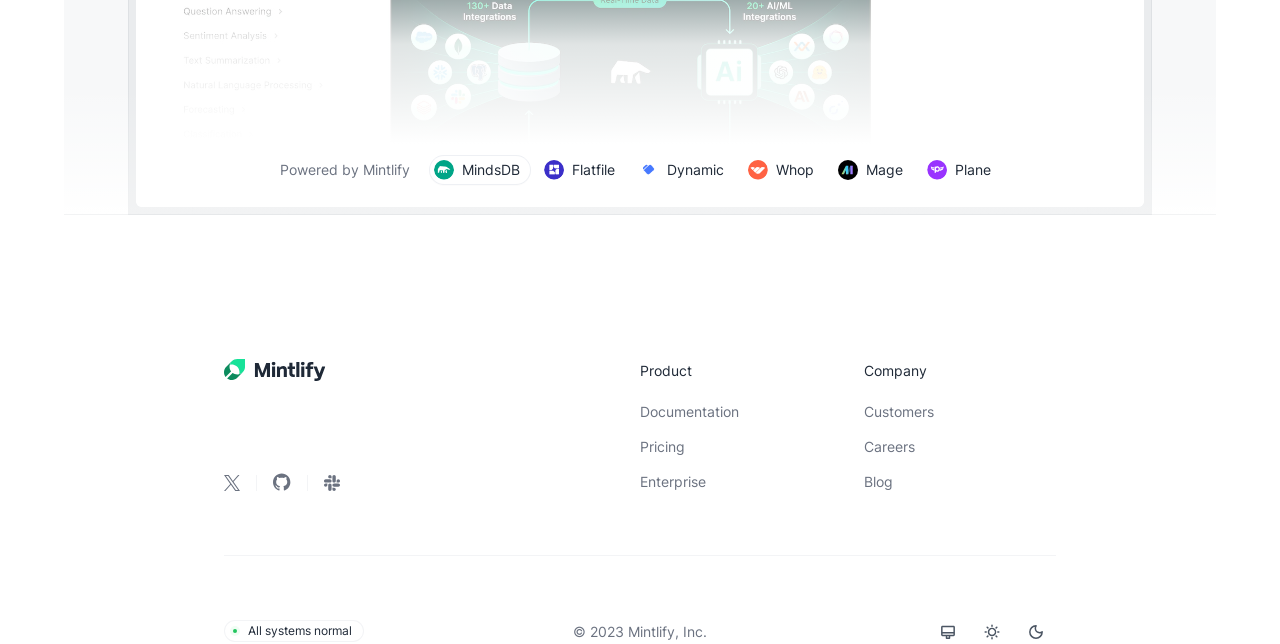
==== commit c7c70b87: "Remove accessibility-only markup and styles Drop the skip link, aria and role attributes, the ids th" ====
--- a/index.html
+++ b/index.html
@@ -9,14 +9,12 @@
 </head>
 <body>
 
-<a class="skip-link" href="#main">Skip to content</a>
-
 <!-- ================= HERO ================= -->
 <header class="hero">
-  <div class="guides" aria-hidden="true"></div>
-
-  <nav class="nav" aria-label="Main">
-    <a href="#" class="logo" aria-label="Mintlify home"><img src="imgs/logo-teal.svg" width="103" height="24" alt=""></a>
+  <div class="guides"></div>
+
+  <nav class="nav">
+    <a href="#" class="logo"><img src="imgs/logo-teal.svg" width="103" height="24" alt=""></a>
     <ul class="nav-links">
       <li><a href="#">Documentation</a></li>
       <li><a href="#">Customers</a></li>
@@ -29,8 +27,8 @@
   </nav>
 
   <div class="hero-content">
-    <div class="hero-rule hero-rule--1" aria-hidden="true"></div>
-    <div class="hero-rule hero-rule--2" aria-hidden="true"></div>
+    <div class="hero-rule hero-rule--1"></div>
+    <div class="hero-rule hero-rule--2"></div>
     <h1 class="hero-title">The documentation <br>you want, effortlessly</h1>
     <p class="hero-sub">Meet the modern standard for public facing documentation. Beautiful out of the box, easy to maintain, and optimized for user engagement.</p>
     <div class="cta-row cta-row--hero">
@@ -38,11 +36,11 @@
       <a href="#" class="btn-link"><span class="t">Documentation</span><img src="imgs/chevron-teal.svg" width="20" height="20" alt=""></a>
     </div>
 
-    <div class="tabs" role="group" aria-label="Documentation types">
-      <button type="button" class="tab is-active" aria-pressed="true"><img src="imgs/tab-guides.svg" width="20" height="20" alt=""><span class="t">Guides</span></button>
-      <button type="button" class="tab" aria-pressed="false"><img src="imgs/tab-api.svg" width="20" height="20" alt=""><span class="t">API Reference</span></button>
-      <button type="button" class="tab" aria-pressed="false"><img src="imgs/tab-sdk.svg" width="20" height="20" alt=""><span class="t">SDK Docs</span></button>
-      <button type="button" class="tab" aria-pressed="false"><img src="imgs/tab-chat.svg" width="20" height="20" alt=""><span class="t">Chat</span></button>
+    <div class="tabs">
+      <button type="button" class="tab is-active"><img src="imgs/tab-guides.svg" width="20" height="20" alt=""><span class="t">Guides</span></button>
+      <button type="button" class="tab"><img src="imgs/tab-api.svg" width="20" height="20" alt=""><span class="t">API Reference</span></button>
+      <button type="button" class="tab"><img src="imgs/tab-sdk.svg" width="20" height="20" alt=""><span class="t">SDK Docs</span></button>
+      <button type="button" class="tab"><img src="imgs/tab-chat.svg" width="20" height="20" alt=""><span class="t">Chat</span></button>
     </div>
   </div>
 
@@ -69,15 +67,15 @@
   </div>
 </header>
 
-<main id="main">
+<main>
 
   <!-- ================= THE MODERN STANDARD ================= -->
-  <section class="standard" aria-labelledby="standard-title">
+  <section class="standard">
     <p class="eyebrow">
       <img src="imgs/eyebrow-standard.svg" width="16" height="16" alt="">
       The modern standard
     </p>
-    <h2 id="standard-title" class="section-title">Beautiful documentation<br>that converts users</h2>
+    <h2 class="section-title">Beautiful documentation<br>that converts users</h2>
     <p class="section-sub">A platform you can rely on to reach your audience</p>
 
     <div class="bento">
@@ -110,14 +108,14 @@
   </section>
 
   <!-- ================= FEATURES ================= -->
-  <section class="panel features" aria-labelledby="features-title">
-    <div class="guides guides--panel" aria-hidden="true"></div>
+  <section class="panel features">
+    <div class="guides guides--panel"></div>
     <div class="panel-inner">
       <p class="eyebrow">
         <img src="imgs/eyebrow-features.svg" width="16" height="16" alt="">
         Features
       </p>
-      <h2 id="features-title" class="section-title">Documentation leveled up</h2>
+      <h2 class="section-title">Documentation leveled up</h2>
       <p class="section-sub">Built for the modern business to engage users</p>
 
       <div class="ai">
@@ -164,17 +162,17 @@
           <p>Review and share your changes before they go live</p>
         </li>
       </ul>
-      <div class="feature-strip" aria-hidden="true"></div>
+      <div class="feature-strip"></div>
     </div>
   </section>
 
   <!-- ================= TESTIMONIALS ================= -->
-  <section class="love" aria-labelledby="love-title">
+  <section class="love">
     <p class="eyebrow">
-      <svg viewBox="0 0 16 16" aria-hidden="true"><path class="fill" d="M8 14.4C5.3 12.5 1 9.7 1 5.6 1 3.3 2.8 1.5 5 1.5c1.3 0 2.4.6 3 1.6.6-1 1.7-1.6 3-1.6 2.2 0 4 1.8 4 4.1 0 4.1-4.3 6.9-7 8.8z"/></svg>
+      <svg viewBox="0 0 16 16"><path class="fill" d="M8 14.4C5.3 12.5 1 9.7 1 5.6 1 3.3 2.8 1.5 5 1.5c1.3 0 2.4.6 3 1.6.6-1 1.7-1.6 3-1.6 2.2 0 4 1.8 4 4.1 0 4.1-4.3 6.9-7 8.8z"/></svg>
       Wall of love
     </p>
-    <h2 id="love-title" class="section-title">Built to impress</h2>
+    <h2 class="section-title">Built to impress</h2>
     <p class="section-sub">Why leading companies build with Mintlify</p>
 
     <div class="wall">
@@ -223,10 +221,10 @@
   </section>
 
   <!-- ================= FINAL CTA ================= -->
-  <section class="panel final" aria-labelledby="final-title">
-    <div class="guides guides--final" aria-hidden="true"></div>
+  <section class="panel final">
+    <div class="guides guides--final"></div>
     <div class="panel-inner">
-      <h2 id="final-title" class="section-title">The documentation you<br>want, available today</h2>
+      <h2 class="section-title">The documentation you<br>want, available today</h2>
       <p class="section-sub">Begin your documentation journey</p>
       <div class="cta-row cta-row--final">
         <a href="#" class="btn btn--ink"><span class="t">Get Started</span><img src="imgs/chevron-white.svg" width="20" height="20" alt=""></a>
@@ -255,30 +253,30 @@
 <footer class="footer">
   <div class="footer-top">
     <div class="footer-brand">
-      <a href="#" class="logo" aria-label="Mintlify home"><img src="imgs/logo.svg" width="103" height="24" alt=""></a>
+      <a href="#" class="logo"><img src="imgs/logo.svg" width="103" height="24" alt=""></a>
       <ul class="socials">
-        <li><a href="#" aria-label="X (Twitter)"><img src="imgs/social-x.svg" width="16" height="16" alt=""></a></li>
-        <li><a href="#" aria-label="GitHub"><img src="imgs/social-github.svg" width="18" height="18" alt=""></a></li>
-        <li><a href="#" aria-label="Slack"><img src="imgs/social-slack.svg" width="16" height="16" alt=""></a></li>
+        <li><a href="#"><img src="imgs/social-x.svg" width="16" height="16" alt=""></a></li>
+        <li><a href="#"><img src="imgs/social-github.svg" width="18" height="18" alt=""></a></li>
+        <li><a href="#"><img src="imgs/social-slack.svg" width="16" height="16" alt=""></a></li>
       </ul>
     </div>
-    <nav class="footer-col" aria-labelledby="f-product">
-      <h2 id="f-product">Product</h2>
+    <nav class="footer-col">
+      <h2>Product</h2>
       <ul><li><a href="#">Documentation</a></li><li><a href="#">Pricing</a></li><li><a href="#">Enterprise</a></li></ul>
     </nav>
-    <nav class="footer-col" aria-labelledby="f-company">
-      <h2 id="f-company">Company</h2>
+    <nav class="footer-col">
+      <h2>Company</h2>
       <ul><li><a href="#">Customers</a></li><li><a href="#">Careers</a></li><li><a href="#">Blog</a></li></ul>
     </nav>
   </div>
 
   <div class="footer-bottom">
-    <div class="footer-cell"><a href="#" class="status"><span class="status-dot" aria-hidden="true"></span><span class="t">All systems normal</span></a></div>
+    <div class="footer-cell"><a href="#" class="status"><span class="status-dot"></span><span class="t">All systems normal</span></a></div>
     <p class="copy">© 2023 Mintlify, Inc.</p>
-    <div class="theme" role="group" aria-label="Theme">
-      <button type="button" aria-label="System theme"><img src="imgs/theme-1.svg" width="16" height="16" alt=""></button>
-      <button type="button" aria-label="Light theme"><img src="imgs/theme-2.svg" width="16" height="16" alt=""></button>
-      <button type="button" aria-label="Dark theme"><img src="imgs/theme-3.svg" width="16" height="16" alt=""></button>
+    <div class="theme">
+      <button type="button"><img src="imgs/theme-1.svg" width="16" height="16" alt=""></button>
+      <button type="button"><img src="imgs/theme-2.svg" width="16" height="16" alt=""></button>
+      <button type="button"><img src="imgs/theme-3.svg" width="16" height="16" alt=""></button>
     </div>
   </div>
 </footer>
--- a/styles.css
+++ b/styles.css
@@ -13,13 +13,26 @@
 }
 html {
     -webkit-text-size-adjust: 100%;
+    /* A real page colour: without it blend modes (the Difference overlay) have nothing to compare white areas with */
+    background: #fff;
+    /* No scrollbar, as in the mockup: the page width stays even and the layout centres on whole pixels */
+    scrollbar-width: none;
 }
 body {
     margin: 0;
     color: var(--ink);
-    font: 16px/1.5 Inter, sans-serif;
+    font: 16px/1.5 "Inter Figma", sans-serif;
     -webkit-font-smoothing: antialiased;
     overflow-x: hidden;
+}
+/* Own layers: Chrome then smooths text in greyscale, as Figma does, instead of coloured ClearType.
+   The layers must start on whole pixels, so the header and main heights are rounded up
+   and the same fraction is taken off the padding of the block that follows */
+.hero, main, .footer {
+    will-change: transform;
+}
+main {
+    padding-bottom: .532px;
 }
 img {
     max-width: 100%;
@@ -47,25 +60,6 @@
     padding: 0;
     cursor: pointer;
 }
-:focus-visible {
-    outline: 2px solid #10b981;
-    outline-offset: 3px;
-    border-radius: 6px;
-}
-.skip-link {
-    position: absolute;
-    left: 16px;
-    top: -48px;
-    z-index: 10;
-    padding: 8px 14px;
-    border-radius: 8px;
-    background: var(--ink);
-    color: #fff;
-    font-size: 14px;
-}
-.skip-link:focus {
-    top: 16px;
-}
 .fill {
     fill: currentColor;
 }
@@ -79,6 +73,7 @@
     box-shadow: inset 1px 0 var(--guide, var(--rule)), inset -1px 0 var(--guide, var(--rule));
 }
 .guides {
+    top: 0;
     bottom: 0;
     left: 50%;
     width: 1152px;
@@ -126,18 +121,18 @@
     box-shadow: 0 0 0 4px #ecedef;
 }
 .btn--teal .t, .btn--ink .t {
-    font-family: "Inter Var", Inter, sans-serif;
+    font-family: "Inter Figma Thin", sans-serif;
     font-weight: 270;
     letter-spacing: .114px;
 }
 .btn--teal .t, .btn-link .t {
-    top: .46px;
+    top: .58px;
 }
 .btn--ink .t {
-    top: .61px;
+    top: .14px;
 }
 .btn--ghost .t {
-    top: .6px;
+    top: -.04px;
 }
 .cta-row {
     display: flex;
@@ -157,7 +152,7 @@
 /* Hero */
 .hero {
     position: relative;
-    padding-bottom: 76px;
+    padding-bottom: 75.891px;
     overflow: hidden;
     background: linear-gradient(49.55deg, #e7f5fd 0%, #e6f9f6 50%, #e3fcef 100%);
     color: var(--teal);
@@ -187,7 +182,7 @@
 }
 .nav-links a, .nav-signin {
     position: relative;
-    top: .27px;
+    top: .07px;
 }
 .hero-content {
     text-align: center;
@@ -209,14 +204,14 @@
 }
 .hero-title {
     position: relative;
-    top: -.83px;
+    top: -.2px;
     margin-top: 64.1px;
     font-size: 59.297px;
     line-height: 64.8px;
 }
 .hero-sub {
     position: relative;
-    top: .52px;
+    top: .57px;
     max-width: 576px;
     margin: 15.89px auto 0;
     line-height: 32px;
@@ -248,7 +243,7 @@
     white-space: nowrap;
 }
 .tab .t {
-    top: .64px;
+    top: .44px;
 }
 .tab.is-active {
     color: var(--teal);
@@ -274,6 +269,7 @@
     background: var(--rule);
 }
 .preview-band::before {
+    top: 0;
     z-index: 1;
 }
 .preview-band::after {
@@ -304,7 +300,7 @@
 }
 .logos-title {
     position: relative;
-    top: .55px;
+    top: .15px;
     padding: 0 16px;
     color: rgba(15, 79, 87, .7);
 }
@@ -336,7 +332,7 @@
 /* Section headings */
 .eyebrow {
     position: relative;
-    top: .29px;
+    top: -.2px;
     display: flex;
     justify-content: center;
     align-items: center;
@@ -350,20 +346,21 @@
     height: 16px;
 }
 .standard .eyebrow {
-    top: .2px;
+    top: .1px;
 }
 .love .eyebrow {
-    top: .56px;
+    top: .5px;
 }
 .section-title {
     position: relative;
+    top: -.4px;
     margin-top: 23.4px;
     font-size: 48px;
     line-height: 55.2px;
 }
 .section-sub {
     position: relative;
-    top: .48px;
+    top: .08px;
     margin-top: 14.59px;
     color: #4b5563;
 }
@@ -371,14 +368,14 @@
     line-height: 56px;
 }
 .standard .section-title {
-    top: -.4px;
+    top: -.2px;
     margin-top: 23.19px;
 }
 .love .section-title {
-    top: -.18px;
+    top: .02px;
 }
 .final .section-title {
-    top: -.34px;
+    top: -.28px;
     margin-top: -.81px;
 }
 .standard .section-sub, .final .section-sub {
@@ -391,7 +388,7 @@
     text-align: center;
 }
 .standard {
-    padding-top: 127.8px;
+    padding-top: 127.907px;
 }
 .bento {
     display: grid;
@@ -439,11 +436,13 @@
     z-index: 1;
 }
 .bento-card h3 {
+    top: -.2px;
     font-size: 14px;
     line-height: 20px;
     color: #000;
 }
 .bento-card p {
+    top: -.2px;
     max-width: 440px;
     margin: 10px auto 0;
     font-size: 12px;
@@ -451,10 +450,9 @@
     color: var(--muted);
 }
 .bento-card:not(.bento-card--wide) h3 {
-    top: .3px;
 }
 .bento-card:not(.bento-card--wide) p {
-    top: .2px;
+    top: -.2px;
     max-width: 250px;
     margin-top: 9.75px;
     line-height: 19.5px;
@@ -498,7 +496,8 @@
 
 /* Features */
 .features {
-    width: calc(100% - 32px);
+    max-width: calc(100% - 32px);
+    width: 1408px;
     margin-top: 128px;
     padding-top: 112px;
 }
@@ -534,14 +533,14 @@
 }
 .ai-copy h3 {
     position: relative;
-    top: .09px;
+    top: .45px;
     font-size: 36px;
     line-height: 40px;
     color: #000;
 }
 .ai-copy p {
     position: relative;
-    top: .6px;
+    top: .57px;
     margin: 20px 0 28px;
     color: #4b5563;
 }
@@ -575,12 +574,12 @@
 }
 .feature-grid h3 {
     position: relative;
-    top: .7px;
+    top: .5px;
     margin-top: 12px;
 }
 .feature-grid p {
     position: relative;
-    top: .62px;
+    top: .52px;
     margin-top: 8px;
     line-height: 26px;
     color: var(--muted);
@@ -624,19 +623,19 @@
     padding-top: 1px;
 }
 .quote b {
-    position: relative;
-    top: .34px;
     display: block;
     line-height: 20px;
 }
 .quote small {
     position: relative;
-    top: .95px;
+    top: .09px;
     display: block;
     font-size: 14px;
     color: var(--muted);
 }
 .quote blockquote {
+    position: relative;
+    top: .2px;
     margin-top: 15.75px;
     line-height: 22.75px;
     color: #4b5563;
@@ -659,7 +658,7 @@
 }
 .show-more {
     position: relative;
-    top: .93px;
+    top: .3px;
     padding: 7px 15px;
     font-size: 14px;
     line-height: 17px;
@@ -699,6 +698,7 @@
 .showcase::before {
     left: -64px;
     right: -64px;
+    top: 0;
 }
 .showcase-shot {
     position: relative;
@@ -734,7 +734,7 @@
 }
 .powered-label, .pw .t {
     position: relative;
-    top: .3px;
+    top: .2px;
 }
 .pw {
     display: flex;
@@ -757,7 +757,7 @@
 .footer {
     max-width: 832px;
     margin: 0 auto;
-    padding: 144px 16px 0;
+    padding: 143.469px 16px 0;
     box-sizing: content-box;
 }
 .footer-top {
@@ -789,7 +789,7 @@
     font-size: 14px;
 }
 .footer-col h2 {
-    top: 1.13px;
+    top: 1.01px;
     padding-top: .5px;
     line-height: 20px;
 }
@@ -799,7 +799,7 @@
     margin-top: 20.5px;
 }
 .footer-col a {
-    top: .95px;
+    top: .6px;
     display: block;
     line-height: 21px;
     color: var(--muted);
@@ -813,6 +813,7 @@
     padding-top: 65px;
 }
 .footer-bottom::before {
+    top: 0;
     background: #f3f4f6;
 }
 .footer-cell {
@@ -831,7 +832,7 @@
     line-height: 16px;
 }
 .status .t {
-    top: .08px;
+    top: -.2px;
 }
 .status-dot {
     position: relative;
@@ -849,7 +850,7 @@
 }
 .copy {
     position: relative;
-    top: 1.05px;
+    top: .6px;
     text-align: center;
     font-size: 14px;
     color: var(--muted);
@@ -867,204 +868,15 @@
     height: 24px;
 }
 
-/* Responsive */
-@media (min-width: 1441px) {
-    html {
-        /* tan(atan2(a, b)) is the number a / b, which calc() cannot get from two lengths everywhere */
-        zoom: tan(atan2(min(100vw, 1920px), 1440px));
-    }
-}
-@media (max-width: 1200px) {
-    .nav {
-        margin: 0 16px;
-        max-width: none;
-        padding: 0 16px;
-    }
-    .guides, .hero-rule {
-        display: none;
-    }
-    .preview {
-        padding: 6px;
-    }
-    .features {
-        padding-bottom: 64px;
-    }
-}
-@media (max-width: 1024px) {
-    .nav-links {
-        display: none;
-    }
-    .hero-title {
-        font-size: 52px;
-        line-height: 56px;
-    }
-    .logos-grid img {
-        max-width: 80%;
-    }
-    .bento {
-        grid-template-columns: repeat(2, 1fr);
-        grid-template-rows: none;
-        grid-auto-rows: 320px;
-    }
-    .bento-card {
-        grid-column: span 1;
-    }
-    .bento-card--wide, .bento-card:last-child {
-        grid-column: span 2;
-    }
-    .wall-cols {
-        column-count: 2;
-    }
-    .footer-top {
-        grid-template-columns: 1fr 160px 120px;
-    }
-}
-@media (max-width: 720px) {
-    .nav {
-        height: 72px;
-    }
-    .hero-title {
-        margin-top: 32px;
-        font-size: 38px;
-        line-height: 44px;
-    }
-    .hero-title br, .ai-copy p br {
-        display: none;
-    }
-    .hero-sub {
-        line-height: 26px;
-    }
-    .tabs {
-        margin-top: 40px;
-    }
-    .tab {
-        padding: 0 14px;
-        font-size: 15px;
-    }
-    .logos {
-        margin-top: 56px;
-    }
-    .logos-grid {
-        grid-template-columns: repeat(2, 1fr);
-        grid-auto-rows: 56px;
-        margin-top: 24px;
-    }
-    .standard, .love {
-        padding-top: 80px;
-    }
-    .section-title {
-        font-size: 34px;
-        line-height: 40px;
-    }
-    .bento {
-        grid-template-columns: 1fr;
-        grid-auto-rows: auto;
-        margin-top: 40px;
-    }
-    .bento-card {
-        height: 330px;
-    }
-    .bento-card--wide {
-        height: 290px;
-    }
-    .bento-card--wide .art {
-        bottom: auto;
-        top: 20px;
-    }
-    .bento-card, .bento-card--wide, .bento-card:last-child {
-        grid-column: auto;
-    }
-    .features {
-        margin-top: 80px;
-        padding: 72px 0 40px;
-    }
-    .ai {
-        height: auto;
-        padding: 56px 16px 64px;
-        margin: 0;
-    }
-    .ai-glow {
-        width: 640px;
-        height: 640px;
-        margin-left: -320px;
-        }
-    .ai-copy h3 {
-        font-size: 32px;
-    }
-    .feature-grid {
-        grid-template-columns: 1fr;
-    }
-    .feature-grid li {
-        border-bottom: 1px solid rgba(16, 24, 40, .05);
-    }
-    .wall {
-        height: 900px;
-        margin-top: 40px;
-    }
-    .wall-cols {
-        column-count: 1;
-    }
-    .final {
-        margin-top: 80px;
-        padding-top: 72px;
-    }
-    .guides--final {
-        display: none;
-    }
-    .showcase-shot {
-        height: 300px;
-    }
-    .powered {
-        position: static;
-        padding: 20px 8px;
-        gap: 8px 16px;
-    }
-    .footer {
-        padding-top: 72px;
-    }
-    .footer-top {
-        grid-template-columns: 1fr 1fr;
-        gap: 32px;
-    }
-    .footer-brand {
-        grid-column: 1 / -1;
-        flex-direction: row;
-        align-items: center;
-        justify-content: space-between;
-        gap: 24px;
-    }
-    .socials {
-        margin-top: 0;
-        gap: 20px;
-    }
-    .footer-bottom {
-        grid-template-columns: 1fr;
-        justify-items: center;
-        gap: 14px;
-        margin-top: 40px;
-        padding-top: 32px;
-    }
-    .theme {
-        justify-self: center;
-    }
-}
-@media (max-width: 420px) {
-    .cta-row {
-        flex-direction: column;
-    }
-    .hero .cta-row .btn {
-        width: 100%;
-        max-width: 280px;
-    }
-}
-
-/* Inter 3.19 (the version Figma renders with), embedded and reduced to the characters in use */
+
+/* Inter 3.19 (the version Figma renders with), embedded and reduced to the characters in use.
+   The family names are unique so that fonts added by browser extensions cannot replace them */
 @font-face {
-    font-family: "Inter";  font-weight: 400;  font-style: normal;  src: url("[data-uri]") format("woff2");
+    font-family: "Inter Figma";  font-weight: 400;  font-style: normal;  src: url("[data-uri]") format("woff2");
 }
 @font-face {
-    font-family: "Inter";  font-weight: 500;  font-style: normal;  src: url("[data-uri]") format("woff2");
+    font-family: "Inter Figma";  font-weight: 500;  font-style: normal;  src: url("[data-uri]") format("woff2");
 }
 @font-face {
-    font-family: "Inter Var";  font-weight: 270;  font-style: normal;  src: url("[data-uri]") format("woff2");
+    font-family: "Inter Figma Thin";  font-weight: 270;  font-style: normal;  src: url("[data-uri]") format("woff2");
 }
